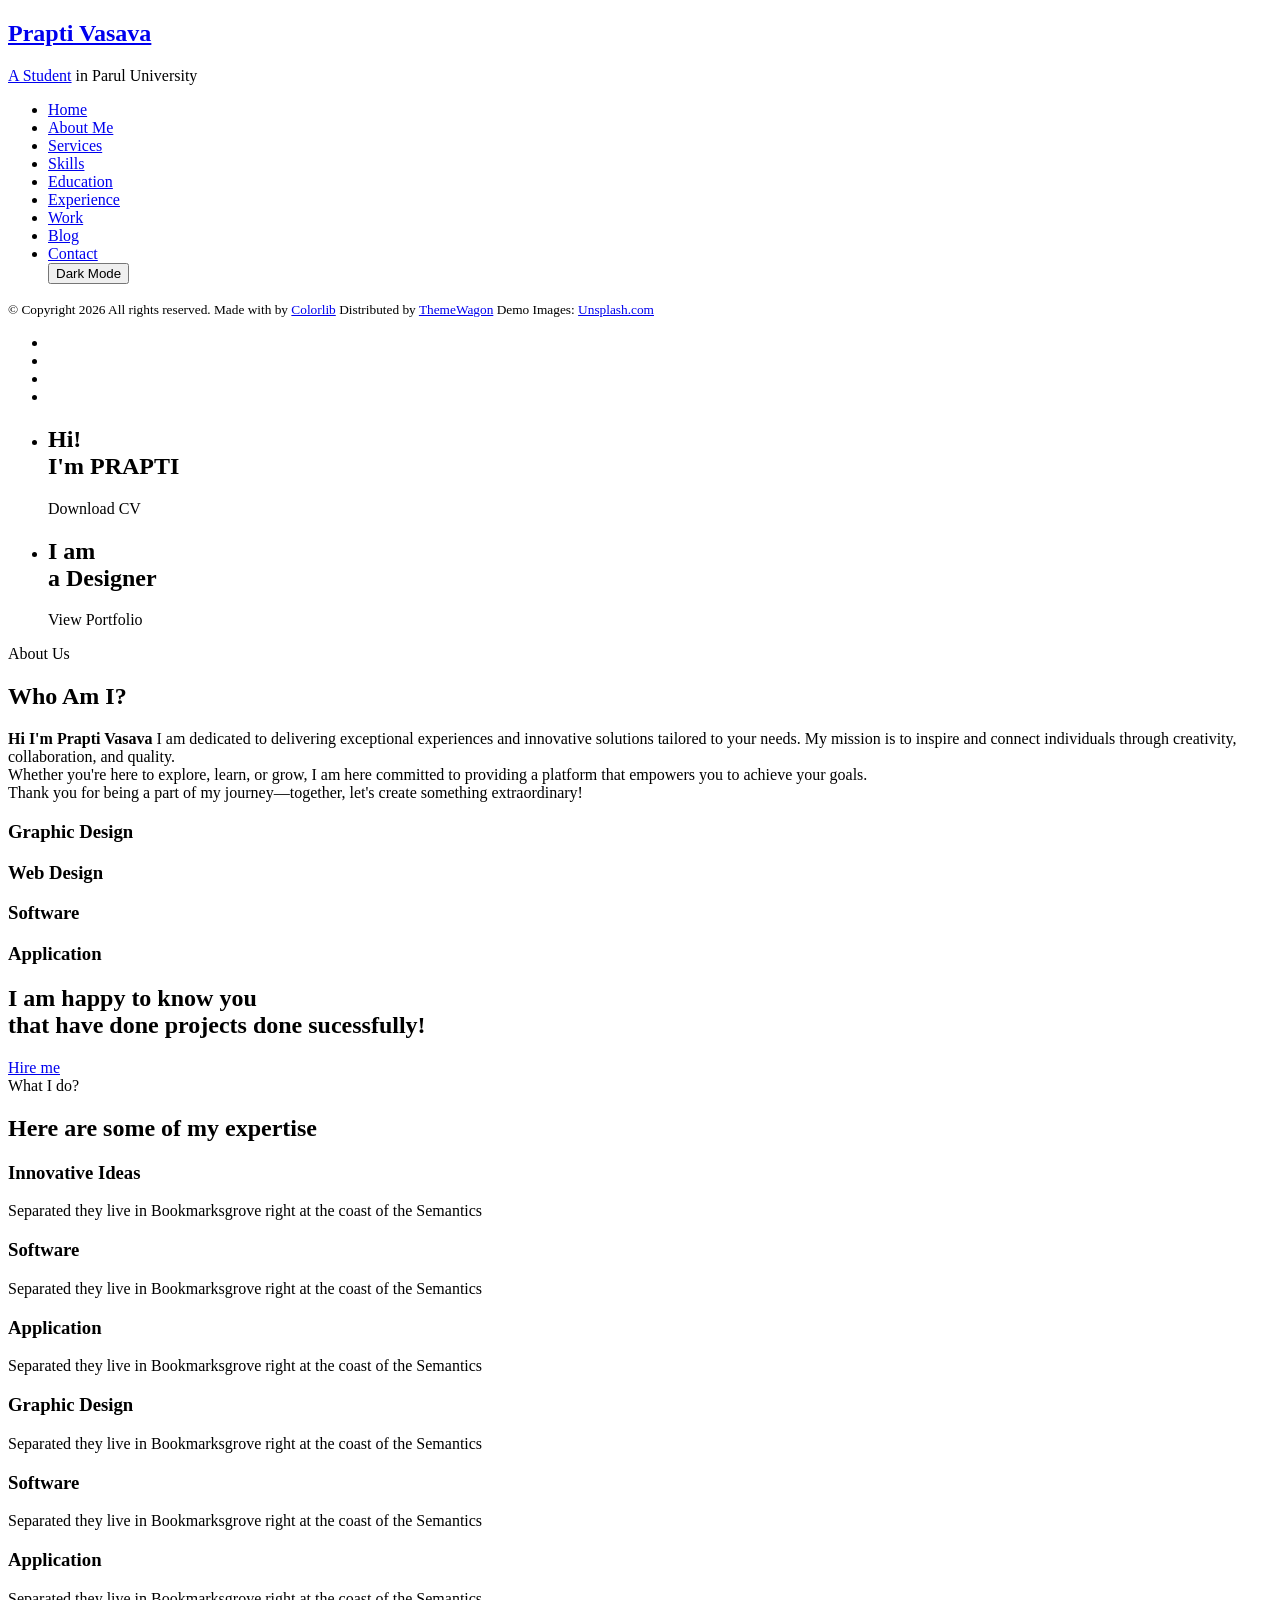
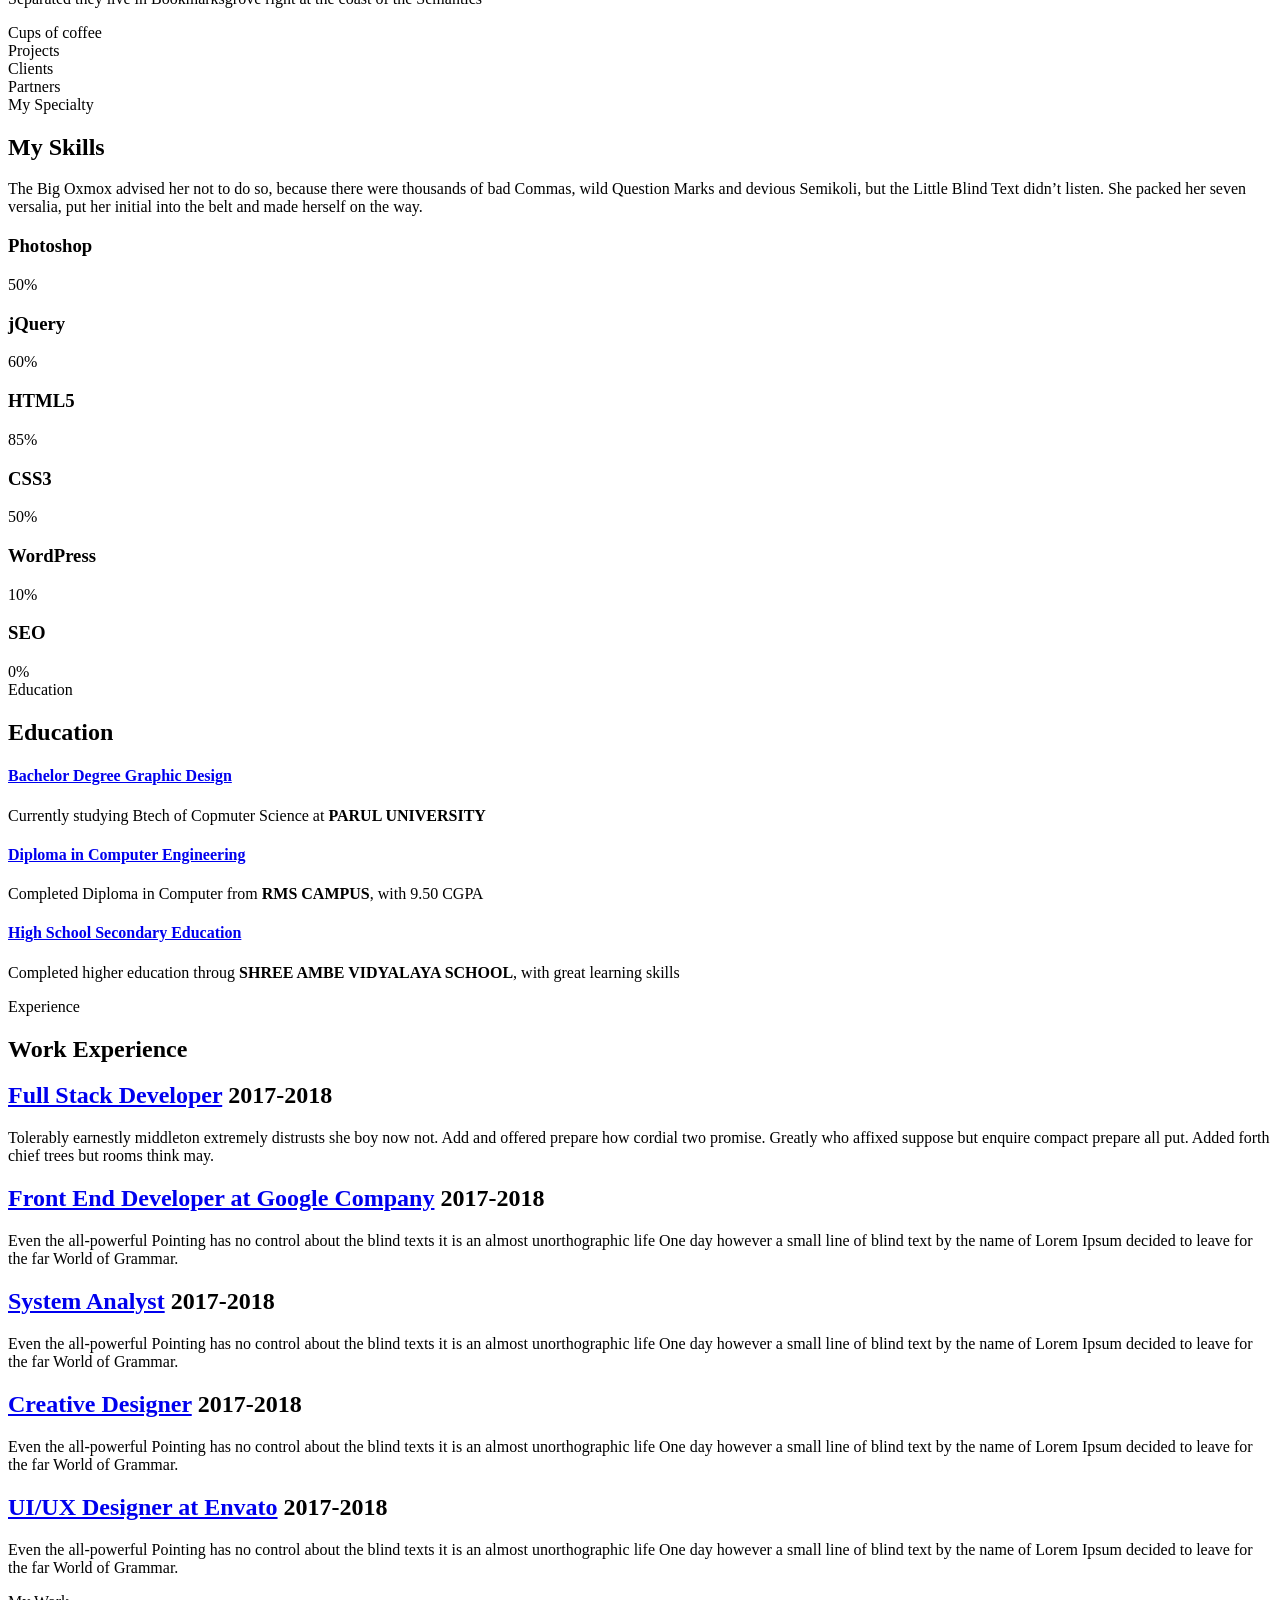
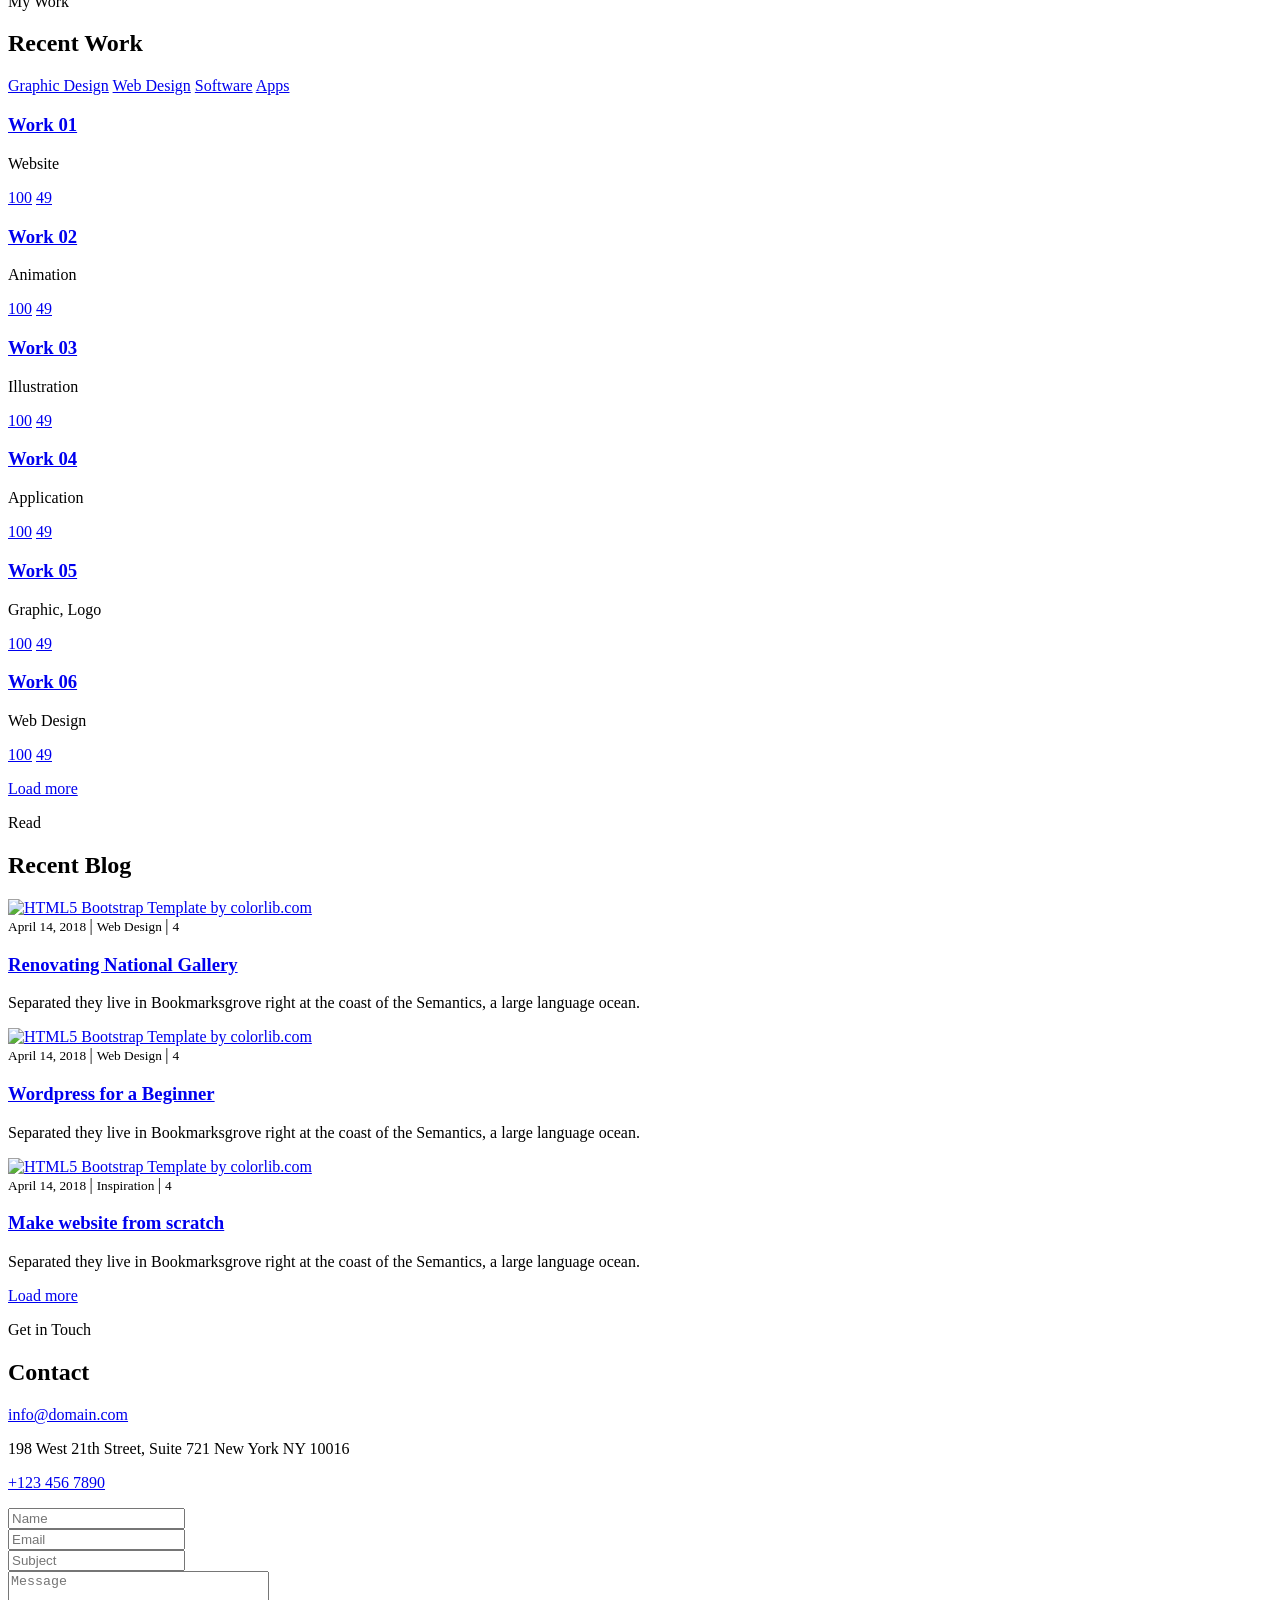
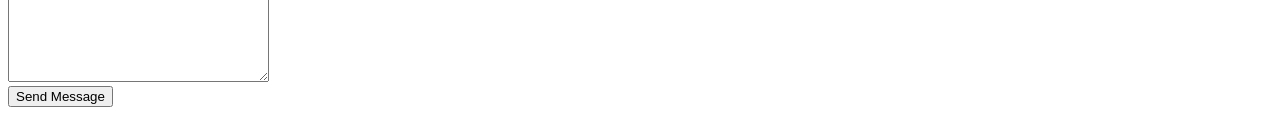
==== mainpage.html @ c3626cea "Add files via upload" ====
<!DOCTYPE HTML>
<html>
	<head>
	<meta charset="utf-8">
	<meta http-equiv="X-UA-Compatible" content="IE=edge">
	<title>Prapti's Portfolio</title>
	<meta name="viewport" content="width=device-width, initial-scale=1">
	<meta name="description" content="" />
	<meta name="keywords" content="" />
	<meta name="author" content="" />

  <!-- Facebook and Twitter integration -->
	<meta property="og:title" content=""/>
	<meta property="og:image" content=""/>
	<meta property="og:url" content=""/>
	<meta property="og:site_name" content=""/>
	<meta property="og:description" content=""/>
	<meta name="twitter:title" content="" />
	<meta name="twitter:image" content="" />
	<meta name="twitter:url" content="" />
	<meta name="twitter:card" content="" />

	<!-- Place favicon.ico and apple-touch-icon.png in the root directory -->
	<link rel="shortcut icon" href="favicon.ico">

	<link href="https://fonts.googleapis.com/css?family=Quicksand:300,400,500,700" rel="stylesheet">
	<link href="https://fonts.googleapis.com/css?family=Playfair+Display:400,400i,700" rel="stylesheet">
	
	<!-- Animate.css -->
	<link rel="stylesheet" href="css/animate.css">
	<!-- Icomoon Icon Fonts-->
	<link rel="stylesheet" href="css/icomoon.css">
	<!-- Bootstrap  -->
	<link rel="stylesheet" href="css/bootstrap.css">
	<!-- Flexslider  -->
	<link rel="stylesheet" href="css/flexslider.css">
	<!-- Flaticons  -->
	<link rel="stylesheet" href="fonts/flaticon/font/flaticon.css">
	<!-- Owl Carousel -->
	<link rel="stylesheet" href="css/owl.carousel.min.css">
	<link rel="stylesheet" href="css/owl.theme.default.min.css">
	<!-- Theme style  -->
	<link rel="stylesheet" href="css/style.css">

	<!-- Modernizr JS -->
	<script src="js/modernizr-2.6.2.min.js"></script>
	<!-- FOR IE9 below -->
	<!--[if lt IE 9]>
	<script src="js/respond.min.js"></script>
	<![endif]-->

	</head>
	<body>
		  		
	<div id="colorlib-page">
		<div class="container-wrap">
		<a href="#" class="js-colorlib-nav-toggle colorlib-nav-toggle" data-toggle="collapse" data-target="#navbar" aria-expanded="false" aria-controls="navbar"><i></i></a>
		<aside id="colorlib-aside" role="complementary" class="border js-fullheight">
			<div class="text-center">
				<div class="author-img" style="background-image: url(images/myimage.jpg);"></div>
				<h1 id="colorlib-logo"><a href="index.html">Prapti Vasava</a></h1>
				<span class="position"><a href="#">A Student</a> in Parul University</span>
			</div>
			<nav id="colorlib-main-menu" role="navigation" class="navbar">
				<div id="navbar" class="collapse">
					<ul>
						<li class="active"><a href="portfolio.html" data-nav-section="home">Home</a></li>
						<li><a href="AboutUs.html" data-nav-section="about">About Me</a></li>
						<li><a href="#" data-nav-section="services">Services</a></li>
						<li><a href="#" data-nav-section="skills">Skills</a></li>
						<li><a href="#" data-nav-section="education">Education</a></li>
						<li><a href="#" data-nav-section="experience">Experience</a></li>
						<li><a href="#" data-nav-section="work">Work</a></li>
						<li><a href="#" data-nav-section="blog">Blog</a></li>
						<li><a href="Contactus.html" data-nav-section="contact">Contact</a></li>
						<button id="darkModeToggle">Dark Mode</button>
						<!-- JavaScript for Dark Mode -->
							<script>
								// Add event listener for the toggle button
								document.getElementById('darkModeToggle').addEventListener('click', function () {
									document.body.classList.toggle('dark-mode'); // Toggle the 'dark-mode' class on the body element
								});
						</script>
											</ul>
										</div>
									</nav>
									

										<!-- JavaScript for Auto Scrolling -->
							<script>
								let scrollSpeed = 0; // Pixels per frame

								function autoScroll() {
									window.scrollBy(0, scrollSpeed); // Scroll vertically by the scrollSpeed value
									if ((window.innerHeight + window.scrollY) < document.body.offsetHeight) {
										requestAnimationFrame(autoScroll); // Continue scrolling if not at the bottom
									} else {
										window.scrollTo(0, 0); // Scroll back to the top once reaching the bottom
										requestAnimationFrame(autoScroll); // Restart scrolling
									}
								}

								// Start automatic scrolling when the page loads
								window.onload = autoScroll;
						 </script>



			<div class="colorlib-footer">
				<p><small>&copy; <!-- Link back to Colorlib can't be removed. Template is licensed under CC BY 3.0. -->
Copyright <script>document.write(new Date().getFullYear());</script> All rights reserved. Made with <i class="icon-heart" aria-hidden="true"></i> by <a href="https://colorlib.com" target="_blank">Colorlib</a>
<!-- Link back to Colorlib can't be removed. Template is licensed under CC BY 3.0. --> </span> <span>Distributed by <a href="https://themewagon.com" target="_blank">ThemeWagon</a></span> <span>Demo Images: <a href="https://unsplash.com/" target="_blank">Unsplash.com</a></span></small></p>
				<ul>
					<li><a href="#"><i class="icon-facebook2"></i></a></li>
					<li><a href="#"><i class="icon-twitter2"></i></a></li>
					<li><a href="#"><i class="icon-instagram"></i></a></li>
					<li><a href="#"><i class="icon-linkedin2"></i></a></li>
				</ul>
			</div>

		</aside>

		<div id="colorlib-main">
			<section id="colorlib-hero" class="js-fullheight" data-section="home">
				<div class="flexslider js-fullheight">
					<ul class="slides">
				   	<li style="background-image: url(images/image1.jpg);">
				   		<div class="overlay"></div>
				   		<div class="container-fluid">
				   			<div class="row">
					   			<div class="col-md-6 col-md-offset-3 col-md-pull-3 col-sm-12 col-xs-12 js-fullheight slider-text">
					   				<div class="slider-text-inner js-fullheight">
					   					<div class="desc">
						   					<h1>Hi! <br>I'm PRAPTI</h1>
			
												<p><a class="btn btn-primary btn-learn">Download CV <i class="icon-download4"></i></a></p>
											</div>
					   				</div>
					   			</div>
					   		</div>
				   		</div>
				   	</li>
				   	<li style="background-image: url(images/image2.jpg);">
				   		<div class="overlay"></div>
				   		<div class="container-fluid">
				   			<div class="row">
					   			<div class="col-md-6 col-md-offset-3 col-md-pull-3 col-sm-12 col-xs-12 js-fullheight slider-text">
					   				<div class="slider-text-inner">
					   					<div class="desc">
						   					<h1>I am <br>a Designer</h1>
												<h2><a href="https://colorlib.com/" target="_blank"></a></h2>
												<p><a class="btn btn-primary btn-learn">View Portfolio <i class="icon-briefcase3"></i></a></p>
											</div>
					   				</div>
					   			</div>
					   		</div>
				   		</div>
				   	</li>
				  	</ul>
			  	</div>
			</section>

			<section class="colorlib-about" data-section="about">
				<div class="colorlib-narrow-content">
					<div class="row">
						<div class="col-md-12">
							<div class="row row-bottom-padded-sm animate-box" data-animate-effect="fadeInLeft">
								<div class="col-md-12">
									<div class="about-desc">
										<span class="heading-meta">About Us</span>
										<h2 class="colorlib-heading">Who Am I?</h2>
										<p><strong>Hi I'm Prapti Vasava</strong> I am dedicated to delivering exceptional experiences and innovative solutions tailored to your needs. My mission is to inspire and connect individuals through creativity, collaboration, and quality. <br>
											Whether you're here to explore, learn, or grow, I am here committed to providing a platform that empowers you to achieve your goals. <br>
											Thank you for being a part of my journey—together, let's create something extraordinary! </p>
									</div>
								</div>
							</div>
							<div class="row">
								<div class="col-md-3 animate-box" data-animate-effect="fadeInLeft">
									<div class="services color-1">
										<span class="icon2"><i class="icon-bulb"></i></span>
										<h3>Graphic Design</h3>
									</div>
								</div>
								<div class="col-md-3 animate-box" data-animate-effect="fadeInRight">
									<div class="services color-2">
										<span class="icon2"><i class="icon-globe-outline"></i></span>
										<h3>Web Design</h3>
									</div>
								</div>
								<div class="col-md-3 animate-box" data-animate-effect="fadeInTop">
									<div class="services color-3">
										<span class="icon2"><i class="icon-data"></i></span>
										<h3>Software</h3>
									</div>
								</div>
								<div class="col-md-3 animate-box" data-animate-effect="fadeInBottom">
									<div class="services color-4">
										<span class="icon2"><i class="icon-phone3"></i></span>
										<h3>Application</h3>
									</div>
								</div>
							</div>
							<div class="row">
								<div class="col-md-12 animate-box" data-animate-effect="fadeInLeft">
									<div class="hire">
										<h2>I am happy to know you <br>that have done projects done sucessfully!</h2>
										<a href="#" class="btn-hire">Hire me</a>
									</div>
								</div>
							</div>
						</div>
					</div>
				</div>
			</section>


			
			<section class="colorlib-services" data-section="services">
				<div class="colorlib-narrow-content">
					<div class="row">
						<div class="col-md-6 col-md-offset-3 col-md-pull-3 animate-box" data-animate-effect="fadeInLeft">
							<span class="heading-meta">What I do?</span>
							<h2 class="colorlib-heading">Here are some of my expertise</h2>
						</div>
					</div>
					<div class="row row-pt-md">
						<div class="col-md-4 text-center animate-box">
							<div class="services color-1">
								<span class="icon">
									<i class="icon-bulb"></i>
								</span>
								<div class="desc">
									<h3>Innovative Ideas</h3>
									<p>Separated they live in Bookmarksgrove right at the coast of the Semantics</p>
								</div>
							</div>
						</div>
						<div class="col-md-4 text-center animate-box">
							<div class="services color-2">
								<span class="icon">
									<i class="icon-data"></i>
								</span>
								<div class="desc">
									<h3>Software</h3>
									<p>Separated they live in Bookmarksgrove right at the coast of the Semantics</p>
								</div>
							</div>
						</div>
						<div class="col-md-4 text-center animate-box">
							<div class="services color-3">
								<span class="icon">
									<i class="icon-phone3"></i>
								</span>
								<div class="desc">
									<h3>Application</h3>
									<p>Separated they live in Bookmarksgrove right at the coast of the Semantics</p>
								</div>
							</div>
						</div>
						<div class="col-md-4 text-center animate-box">
							<div class="services color-4">
								<span class="icon">
									<i class="icon-layers2"></i>
								</span>
								<div class="desc">
									<h3>Graphic Design</h3>
									<p>Separated they live in Bookmarksgrove right at the coast of the Semantics</p>
								</div>
							</div>
						</div>
						<div class="col-md-4 text-center animate-box">
							<div class="services color-5">
								<span class="icon">
									<i class="icon-data"></i>
								</span>
								<div class="desc">
									<h3>Software</h3>
									<p>Separated they live in Bookmarksgrove right at the coast of the Semantics</p>
								</div>
							</div>
						</div>
						<div class="col-md-4 text-center animate-box">
							<div class="services color-6">
								<span class="icon">
									<i class="icon-phone3"></i>
								</span>
								<div class="desc">
									<h3>Application</h3>
									<p>Separated they live in Bookmarksgrove right at the coast of the Semantics</p>
								</div>
							</div>
						</div>
					</div>
				</div>
			</section>
			
			<div id="colorlib-counter" class="colorlib-counters" style="background-image: url(images/nature.jpg);" data-stellar-background-ratio="0.5">
				<div class="overlay"></div>
				<div class="colorlib-narrow-content">
					<div class="row">
					</div>
					<div class="row">
						<div class="col-md-3 text-center animate-box">
							<span class="colorlib-counter js-counter" data-from="0" data-to="309" data-speed="5000" data-refresh-interval="50"></span>
							<span class="colorlib-counter-label">Cups of coffee</span>
						</div>
						<div class="col-md-3 text-center animate-box">
							<span class="colorlib-counter js-counter" data-from="0" data-to="356" data-speed="5000" data-refresh-interval="50"></span>
							<span class="colorlib-counter-label">Projects</span>
						</div>
						<div class="col-md-3 text-center animate-box">
							<span class="colorlib-counter js-counter" data-from="0" data-to="30" data-speed="5000" data-refresh-interval="50"></span>
							<span class="colorlib-counter-label">Clients</span>
						</div>
						<div class="col-md-3 text-center animate-box">
							<span class="colorlib-counter js-counter" data-from="0" data-to="10" data-speed="5000" data-refresh-interval="50"></span>
							<span class="colorlib-counter-label">Partners</span>
						</div>
					</div>
				</div>
			</div>

			<section class="colorlib-skills" data-section="skills">
				<div class="colorlib-narrow-content">
					<div class="row">
						<div class="col-md-6 col-md-offset-3 col-md-pull-3 animate-box" data-animate-effect="fadeInLeft">
							<span class="heading-meta">My Specialty</span>
							<h2 class="colorlib-heading animate-box">My Skills</h2>
						</div>
					</div>
					<div class="row">
						<div class="col-md-12 animate-box" data-animate-effect="fadeInLeft">
							<p>The Big Oxmox advised her not to do so, because there were thousands of bad Commas, wild Question Marks and devious Semikoli, but the Little Blind Text didn’t listen. She packed her seven versalia, put her initial into the belt and made herself on the way.</p>
						</div>
						<div class="col-md-6 animate-box" data-animate-effect="fadeInLeft">
							<div class="progress-wrap">
								<h3>Photoshop</h3>
								<div class="progress">
								 	<div class="progress-bar color-1" role="progressbar" aria-valuenow="50"
								  	aria-valuemin="0" aria-valuemax="100" style="width:50%">
								    <span>50%</span>
								  	</div>
								</div>
							</div>
						</div>
						<div class="col-md-6 animate-box" data-animate-effect="fadeInRight">
							<div class="progress-wrap">
								<h3>jQuery</h3>
								<div class="progress">
								 	<div class="progress-bar color-2" role="progressbar" aria-valuenow="60"
								  	aria-valuemin="0" aria-valuemax="100" style="width:60%">
								    <span>60%</span>
								  	</div>
								</div>
							</div>
						</div>
						<div class="col-md-6 animate-box" data-animate-effect="fadeInLeft">
							<div class="progress-wrap">
								<h3>HTML5</h3>
								<div class="progress">
								 	<div class="progress-bar color-3" role="progressbar" aria-valuenow="85"
								  	aria-valuemin="0" aria-valuemax="100" style="width:85%">
								    <span>85%</span>
								  	</div>
								</div>
							</div>
						</div>
						<div class="col-md-6 animate-box" data-animate-effect="fadeInRight">
							<div class="progress-wrap">
								<h3>CSS3</h3>
								<div class="progress">
								 	<div class="progress-bar color-4" role="progressbar" aria-valuenow="50"
								  	aria-valuemin="0" aria-valuemax="100" style="width:50%">
								    <span>50%</span>
								  	</div>
								</div>
							</div>
						</div>
						<div class="col-md-6 animate-box" data-animate-effect="fadeInLeft">
							<div class="progress-wrap">
								<h3>WordPress</h3>
								<div class="progress">
								 	<div class="progress-bar color-5" role="progressbar" aria-valuenow="10"
								  	aria-valuemin="0" aria-valuemax="100" style="width:10%">
								    <span>10%</span>
								  	</div>
								</div>
							</div>
						</div>
						<div class="col-md-6 animate-box" data-animate-effect="fadeInRight">
							<div class="progress-wrap">
								<h3>SEO</h3>
								<div class="progress">
								 	<div class="progress-bar color-6" role="progressbar" aria-valuenow="0"
								  	aria-valuemin="0" aria-valuemax="100" style="width:0%">
								    <span>0%</span>
								  	</div>
								</div>
							</div>
						</div>
					</div>
				</div>
			</section>

			<section class="colorlib-education" data-section="education">
				<div class="colorlib-narrow-content">
					<div class="row">
						<div class="col-md-6 col-md-offset-3 col-md-pull-3 animate-box" data-animate-effect="fadeInLeft">
							<span class="heading-meta">Education</span>
							<h2 class="colorlib-heading animate-box">Education</h2>
						</div>
					</div>
					<div class="row">
						<div class="col-md-12 animate-box" data-animate-effect="fadeInLeft">
							<div class="fancy-collapse-panel">
								<div class="panel-group" id="accordion" role="tablist" aria-multiselectable="true">
									<div class="panel panel-default">
									    <div class="panel-heading" role="tab" id="headingOne">
									        <h4 class="panel-title">
									            <a data-toggle="collapse" data-parent="#accordion" href="#collapseOne" aria-expanded="true" aria-controls="collapseOne">Bachelor Degree Graphic Design
									            </a>
									        </h4>
									    </div>
									    <div id="collapseOne" class="panel-collapse collapse in" role="tabpanel" aria-labelledby="headingOne">
									         <div class="panel-body">
									            <div class="row">
										      		<div class="col-md-6">
										      			<p>Currently studying Btech of Copmuter Science at <strong>PARUL UNIVERSITY</strong> </p>
										      		</div>
										      		<div class="col-md-6">
										      			
										      		</div>
										      	</div>
									         </div>
									    </div>
									</div>
									
									<div class="panel panel-default">
									    <div class="panel-heading" role="tab" id="headingThree">
									        <h4 class="panel-title">
									            <a class="collapsed" data-toggle="collapse" data-parent="#accordion" href="#collapseThree" aria-expanded="false" aria-controls="collapseThree">Diploma in Computer Engineering
									            </a>
									        </h4>
									    </div>
									    <div id="collapseThree" class="panel-collapse collapse" role="tabpanel" aria-labelledby="headingThree">
									        <div class="panel-body">
									            <p>Completed Diploma in Computer from <strong>RMS CAMPUS</strong>, with 9.50 CGPA</p>	
									        </div>
									    </div>
									</div>


									<div class="panel panel-default">
									    <div class="panel-heading" role="tab" id="headingFive">
									        <h4 class="panel-title">
									            <a class="collapsed" data-toggle="collapse" data-parent="#accordion" href="#collapseFive" aria-expanded="false" aria-controls="collapseFive">High School Secondary Education
									            </a>
									        </h4>
									    </div>
									    <div id="collapseFive" class="panel-collapse collapse" role="tabpanel" aria-labelledby="headingFive">
									        <div class="panel-body">
									            <p>Completed higher education throug <strong>SHREE AMBE VIDYALAYA SCHOOL</strong>, with great learning skills</p>	
									        </div>
									    </div>
									</div>
								</div>
							</div>
						</div>
					</div>
				</div>
			</section>

			<section class="colorlib-experience" data-section="experience">
				<div class="colorlib-narrow-content">
					<div class="row">
						<div class="col-md-6 col-md-offset-3 col-md-pull-3 animate-box" data-animate-effect="fadeInLeft">
							<span class="heading-meta">Experience</span>
							<h2 class="colorlib-heading animate-box">Work Experience</h2>
						</div>
					</div>
					<div class="row">
						<div class="col-md-12">
				         <div class="timeline-centered">
					         <article class="timeline-entry animate-box" data-animate-effect="fadeInLeft">
					            <div class="timeline-entry-inner">

					               <div class="timeline-icon color-1">
					                  <i class="icon-pen2"></i>
					               </div>

					               <div class="timeline-label">
					                  <h2><a href="#">Full Stack Developer</a> <span>2017-2018</span></h2>
					                  <p>Tolerably earnestly middleton extremely distrusts she boy now not. Add and offered prepare how cordial two promise. Greatly who affixed suppose but enquire compact prepare all put. Added forth chief trees but rooms think may.</p>
					               </div>
					            </div>
					         </article>


					         <article class="timeline-entry animate-box" data-animate-effect="fadeInRight">
					            <div class="timeline-entry-inner">
					               <div class="timeline-icon color-2">
					                  <i class="icon-pen2"></i>
					               </div>
					               <div class="timeline-label">
					               	<h2><a href="#">Front End Developer at Google Company</a> <span>2017-2018</span></h2>
					                  <p>Even the all-powerful Pointing has no control about the blind texts it is an almost unorthographic life One day however a small line of blind text by the name of Lorem Ipsum decided to leave for the far World of Grammar.</p>
					               </div>
					            </div>
					         </article>

					         <article class="timeline-entry animate-box" data-animate-effect="fadeInLeft">
					            <div class="timeline-entry-inner">
					               <div class="timeline-icon color-3">
					                  <i class="icon-pen2"></i>
					               </div>
					               <div class="timeline-label">
					               	<h2><a href="#">System Analyst</a> <span>2017-2018</span></h2>
					                  <p>Even the all-powerful Pointing has no control about the blind texts it is an almost unorthographic life One day however a small line of blind text by the name of Lorem Ipsum decided to leave for the far World of Grammar.</p>
					               </div>
					            </div>
					         </article>

					         <article class="timeline-entry animate-box" data-animate-effect="fadeInTop">
					            <div class="timeline-entry-inner">
					               <div class="timeline-icon color-4">
					                  <i class="icon-pen2"></i>
					               </div>
					               <div class="timeline-label">
					               	<h2><a href="#">Creative Designer</a> <span>2017-2018</span></h2>
					                  <p>Even the all-powerful Pointing has no control about the blind texts it is an almost unorthographic life One day however a small line of blind text by the name of Lorem Ipsum decided to leave for the far World of Grammar.</p>
					               </div>
					            </div>
					         </article>

					         <article class="timeline-entry animate-box" data-animate-effect="fadeInLeft">
					            <div class="timeline-entry-inner">
					               <div class="timeline-icon color-5">
					                  <i class="icon-pen2"></i>
					               </div>
					               <div class="timeline-label">
					               	<h2><a href="#">UI/UX Designer at Envato</a> <span>2017-2018</span></h2>
					                  <p>Even the all-powerful Pointing has no control about the blind texts it is an almost unorthographic life One day however a small line of blind text by the name of Lorem Ipsum decided to leave for the far World of Grammar.</p>
					               </div>
					            </div>
					         </article>

					         <article class="timeline-entry begin animate-box" data-animate-effect="fadeInBottom">
					            <div class="timeline-entry-inner">
					               <div class="timeline-icon color-none">
					               </div>
					            </div>
					         </article>
					      </div>
					   </div>
				   </div>
				</div>
			</section>

			<section class="colorlib-work" data-section="work">
				<div class="colorlib-narrow-content">
					<div class="row">
						<div class="col-md-6 col-md-offset-3 col-md-pull-3 animate-box" data-animate-effect="fadeInLeft">
							<span class="heading-meta">My Work</span>
							<h2 class="colorlib-heading animate-box">Recent Work</h2>
						</div>
					</div>
					<div class="row row-bottom-padded-sm animate-box" data-animate-effect="fadeInLeft">
						<div class="col-md-12">
							<p class="work-menu"><span><a href="#" class="active">Graphic Design</a></span> <span><a href="#">Web Design</a></span> <span><a href="#">Software</a></span> <span><a href="#">Apps</a></span></p>
						</div>
					</div>
					<div class="row">
						<div class="col-md-6 animate-box" data-animate-effect="fadeInLeft">
							<div class="project" style="background-image: url(images/nature.jpg);">
								<div class="desc">
									<div class="con">
										<h3><a href="portfolio.html">Work 01</a></h3>
										<span>Website</span>
										<p class="icon">
											<span><a href="#"><i class="icon-share3"></i></a></span>
											<span><a href="#"><i class="icon-eye"></i> 100</a></span>
											<span><a href="#"><i class="icon-heart"></i> 49</a></span>
										</p>
									</div>
								</div>
							</div>
						</div>
						<div class="col-md-6 animate-box" data-animate-effect="fadeInRight">
							<div class="project" style="background-image: url(images/img-2.jpg);">
								<div class="desc">
									<div class="con">
										<h3><a href="work.html">Work 02</a></h3>
										<span>Animation</span>
										<p class="icon">
											<span><a href="#"><i class="icon-share3"></i></a></span>
											<span><a href="#"><i class="icon-eye"></i> 100</a></span>
											<span><a href="#"><i class="icon-heart"></i> 49</a></span>
										</p>
									</div>
								</div>
							</div>
						</div>
						<div class="col-md-6 animate-box" data-animate-effect="fadeInTop">
							<div class="project" style="background-image: url(images/img-3.jpg);">
								<div class="desc">
									<div class="con">
										<h3><a href="work.html">Work 03</a></h3>
										<span>Illustration</span>
										<p class="icon">
											<span><a href="#"><i class="icon-share3"></i></a></span>
											<span><a href="#"><i class="icon-eye"></i> 100</a></span>
											<span><a href="#"><i class="icon-heart"></i> 49</a></span>
										</p>
									</div>
								</div>
							</div>
						</div>
						<div class="col-md-6 animate-box" data-animate-effect="fadeInBottom">
							<div class="project" style="background-image: url(images/img-4.jpg);">
								<div class="desc">
									<div class="con">
										<h3><a href="work.html">Work 04</a></h3>
										<span>Application</span>
										<p class="icon">
											<span><a href="#"><i class="icon-share3"></i></a></span>
											<span><a href="#"><i class="icon-eye"></i> 100</a></span>
											<span><a href="#"><i class="icon-heart"></i> 49</a></span>
										</p>
									</div>
								</div>
							</div>
						</div>
						<div class="col-md-6 animate-box" data-animate-effect="fadeInLeft">
							<div class="project" style="background-image: url(images/img-5.jpg);">
								<div class="desc">
									<div class="con">
										<h3><a href="work.html">Work 05</a></h3>
										<span>Graphic, Logo</span>
										<p class="icon">
											<span><a href="#"><i class="icon-share3"></i></a></span>
											<span><a href="#"><i class="icon-eye"></i> 100</a></span>
											<span><a href="#"><i class="icon-heart"></i> 49</a></span>
										</p>
									</div>
								</div>
							</div>
						</div>
						<div class="col-md-6 animate-box" data-animate-effect="fadeInRight">
							<div class="project" style="background-image: url(images/img-6.jpg);">
								<div class="desc">
									<div class="con">
										<h3><a href="work.html">Work 06</a></h3>
										<span>Web Design</span>
										<p class="icon">
											<span><a href="#"><i class="icon-share3"></i></a></span>
											<span><a href="#"><i class="icon-eye"></i> 100</a></span>
											<span><a href="#"><i class="icon-heart"></i> 49</a></span>
										</p>
									</div>
								</div>
							</div>
						</div>
					</div>
					<div class="row">
						<div class="col-md-12 animate-box">
							<p><a href="#" class="btn btn-primary btn-lg btn-load-more">Load more <i class="icon-reload"></i></a></p>
						</div>
					</div>
				</div>
			</section>

			<section class="colorlib-blog" data-section="blog">
				<div class="colorlib-narrow-content">
					<div class="row">
						<div class="col-md-6 col-md-offset-3 col-md-pull-3 animate-box" data-animate-effect="fadeInLeft">
							<span class="heading-meta">Read</span>
							<h2 class="colorlib-heading">Recent Blog</h2>
						</div>
					</div>
					<div class="row">
						<div class="col-md-4 col-sm-6 animate-box" data-animate-effect="fadeInLeft">
							<div class="blog-entry">
								<a href="blog.html" class="blog-img"><img src="images/IMG_20231116_215200.jpg" class="img-responsive" alt="HTML5 Bootstrap Template by colorlib.com"></a>
								<div class="desc">
									<span><small>April 14, 2018 </small> | <small> Web Design </small> | <small> <i class="icon-bubble3"></i> 4</small></span>
									<h3><a href="blog.html">Renovating National Gallery</a></h3>
									<p>Separated they live in Bookmarksgrove right at the coast of the Semantics, a large language ocean.</p>
								</div>
							</div>
						</div>
						<div class="col-md-4 col-sm-6 animate-box" data-animate-effect="fadeInRight">
							<div class="blog-entry">
								<a href="blog.html" class="blog-img"><img src="images/blog-2.jpg" class="img-responsive" alt="HTML5 Bootstrap Template by colorlib.com"></a>
								<div class="desc">
									<span><small>April 14, 2018 </small> | <small> Web Design </small> | <small> <i class="icon-bubble3"></i> 4</small></span>
									<h3><a href="blog.html">Wordpress for a Beginner</a></h3>
									<p>Separated they live in Bookmarksgrove right at the coast of the Semantics, a large language ocean.</p>
								</div>
							</div>
						</div>
						<div class="col-md-4 col-sm-6 animate-box" data-animate-effect="fadeInLeft">
							<div class="blog-entry">
								<a href="blog.html" class="blog-img"><img src="images/blog-3.jpg" class="img-responsive" alt="HTML5 Bootstrap Template by colorlib.com"></a>
								<div class="desc">
									<span><small>April 14, 2018 </small> | <small> Inspiration </small> | <small> <i class="icon-bubble3"></i> 4</small></span>
									<h3><a href="blog.html">Make website from scratch</a></h3>
									<p>Separated they live in Bookmarksgrove right at the coast of the Semantics, a large language ocean.</p>
								</div>
							</div>
						</div>
					</div>
					<div class="row">
						<div class="col-md-12 animate-box">
							<p><a href="#" class="btn btn-primary btn-lg btn-load-more">Load more <i class="icon-reload"></i></a></p>
						</div>
					</div>
				</div>
			</section>

			<section class="colorlib-contact" data-section="contact">
				<div class="colorlib-narrow-content">
					<div class="row">
						<div class="col-md-6 col-md-offset-3 col-md-pull-3 animate-box" data-animate-effect="fadeInLeft">
							<span class="heading-meta">Get in Touch</span>
							<h2 class="colorlib-heading">Contact</h2>
						</div>
					</div>
					<div class="row">
						<div class="col-md-5">
							<div class="colorlib-feature colorlib-feature-sm animate-box" data-animate-effect="fadeInLeft">
								<div class="colorlib-icon">
									<i class="icon-globe-outline"></i>
								</div>
								<div class="colorlib-text">
									<p><a href="#">info@domain.com</a></p>
								</div>
							</div>

							<div class="colorlib-feature colorlib-feature-sm animate-box" data-animate-effect="fadeInLeft">
								<div class="colorlib-icon">
									<i class="icon-map"></i>
								</div>
								<div class="colorlib-text">
									<p>198 West 21th Street, Suite 721 New York NY 10016</p>
								</div>
							</div>

							<div class="colorlib-feature colorlib-feature-sm animate-box" data-animate-effect="fadeInLeft">
								<div class="colorlib-icon">
									<i class="icon-phone"></i>
								</div>
								<div class="colorlib-text">
									<p><a href="tel://">+123 456 7890</a></p>
								</div>
							</div>
						</div>
						<div class="col-md-7 col-md-push-1">
							<div class="row">
								<div class="col-md-10 col-md-offset-1 col-md-pull-1 animate-box" data-animate-effect="fadeInRight">
									<form action="">
										<div class="form-group">
											<input type="text" class="form-control" placeholder="Name">
										</div>
										<div class="form-group">
											<input type="text" class="form-control" placeholder="Email">
										</div>
										<div class="form-group">
											<input type="text" class="form-control" placeholder="Subject">
										</div>
										<div class="form-group">
											<textarea name="" id="message" cols="30" rows="7" class="form-control" placeholder="Message"></textarea>
										</div>
										<div class="form-group">
											<input type="submit" class="btn btn-primary btn-send-message" value="Send Message">
										</div>
									</form>
								</div>
								
							</div>
						</div>
					</div>
				</div>
			</section>

		</div><!-- end:colorlib-main -->
	</div><!-- end:container-wrap -->
	</div><!-- end:colorlib-page -->

	<!-- jQuery -->
	<script src="js/jquery.min.js"></script>
	<!-- jQuery Easing -->
	<script src="js/jquery.easing.1.3.js"></script>
	<!-- Bootstrap -->
	<script src="js/bootstrap.min.js"></script>
	<!-- Waypoints -->
	<script src="js/jquery.waypoints.min.js"></script>
	<!-- Flexslider -->
	<script src="js/jquery.flexslider-min.js"></script>
	<!-- Owl carousel -->
	<script src="js/owl.carousel.min.js"></script>
	<!-- Counters -->
	<script src="js/jquery.countTo.js"></script>
	
	
	<!-- MAIN JS -->
	<script src="js/main.js"></script>

	</body>
</html>
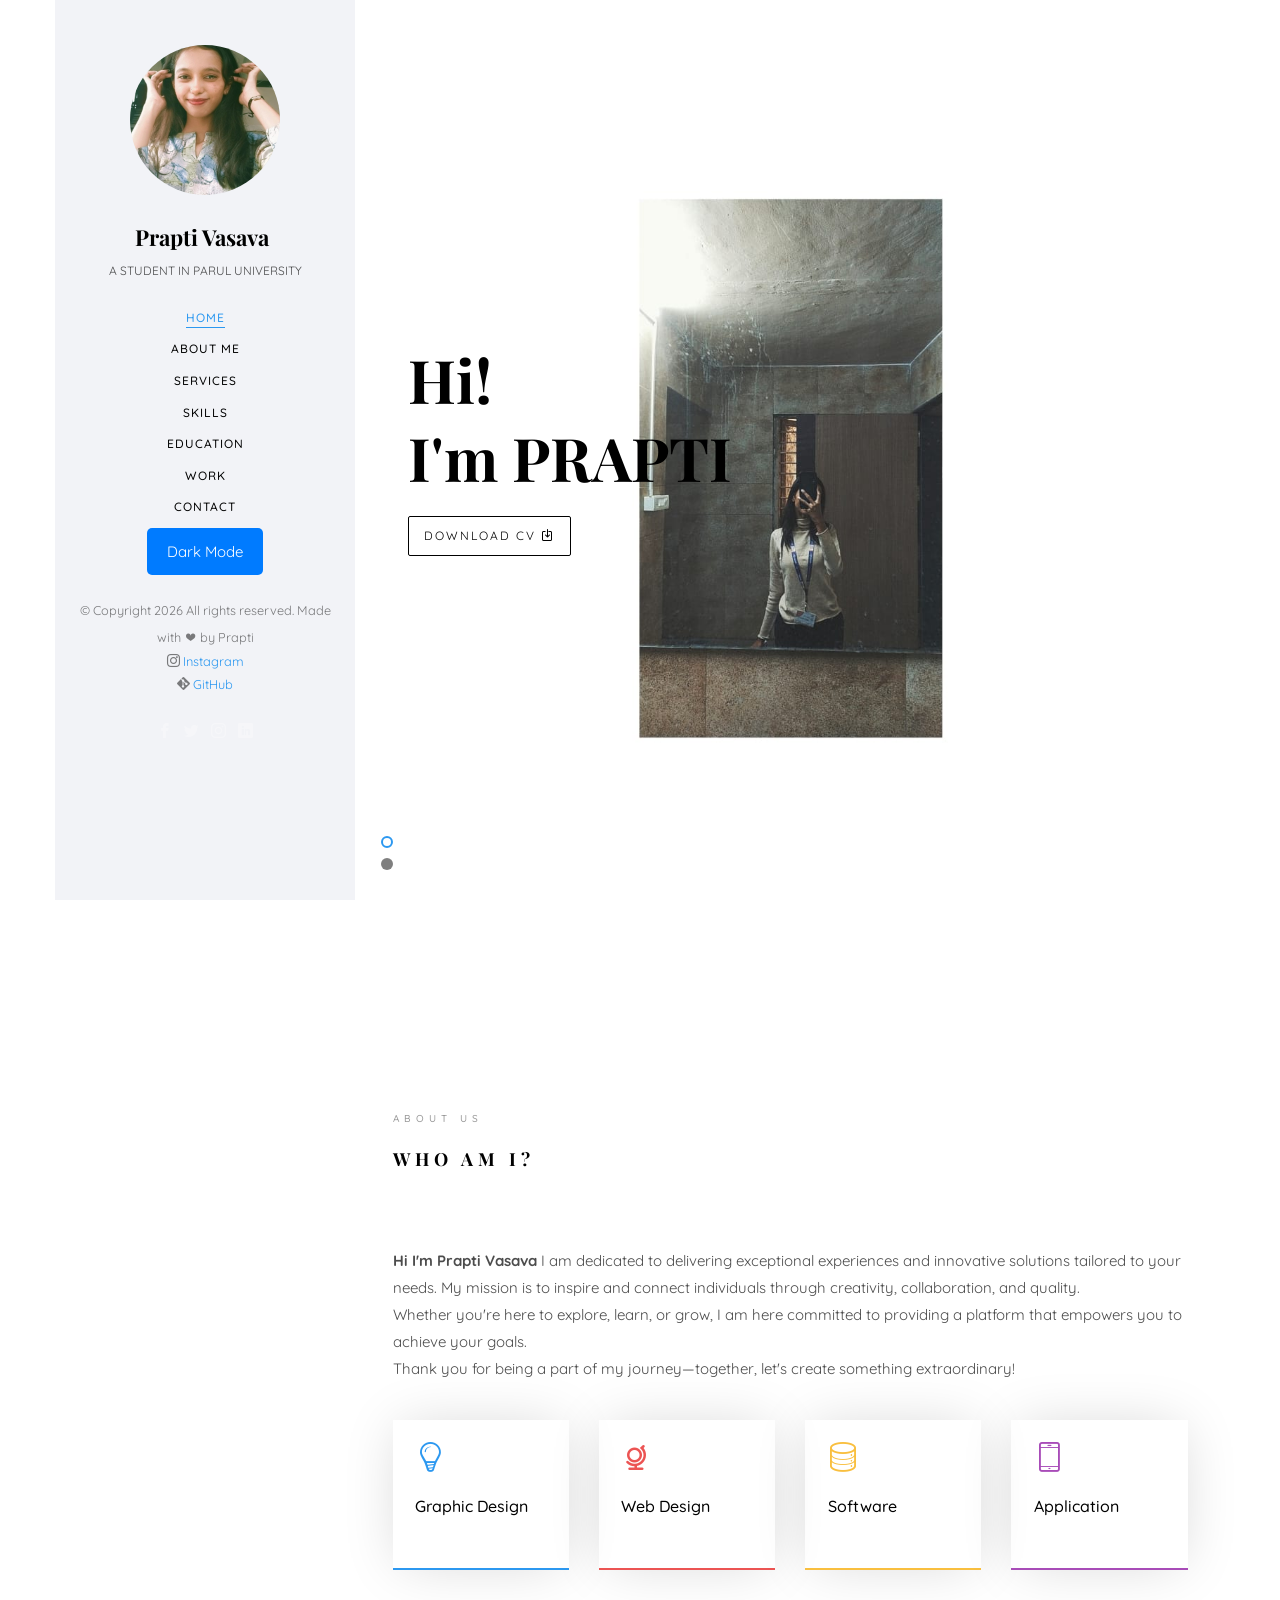
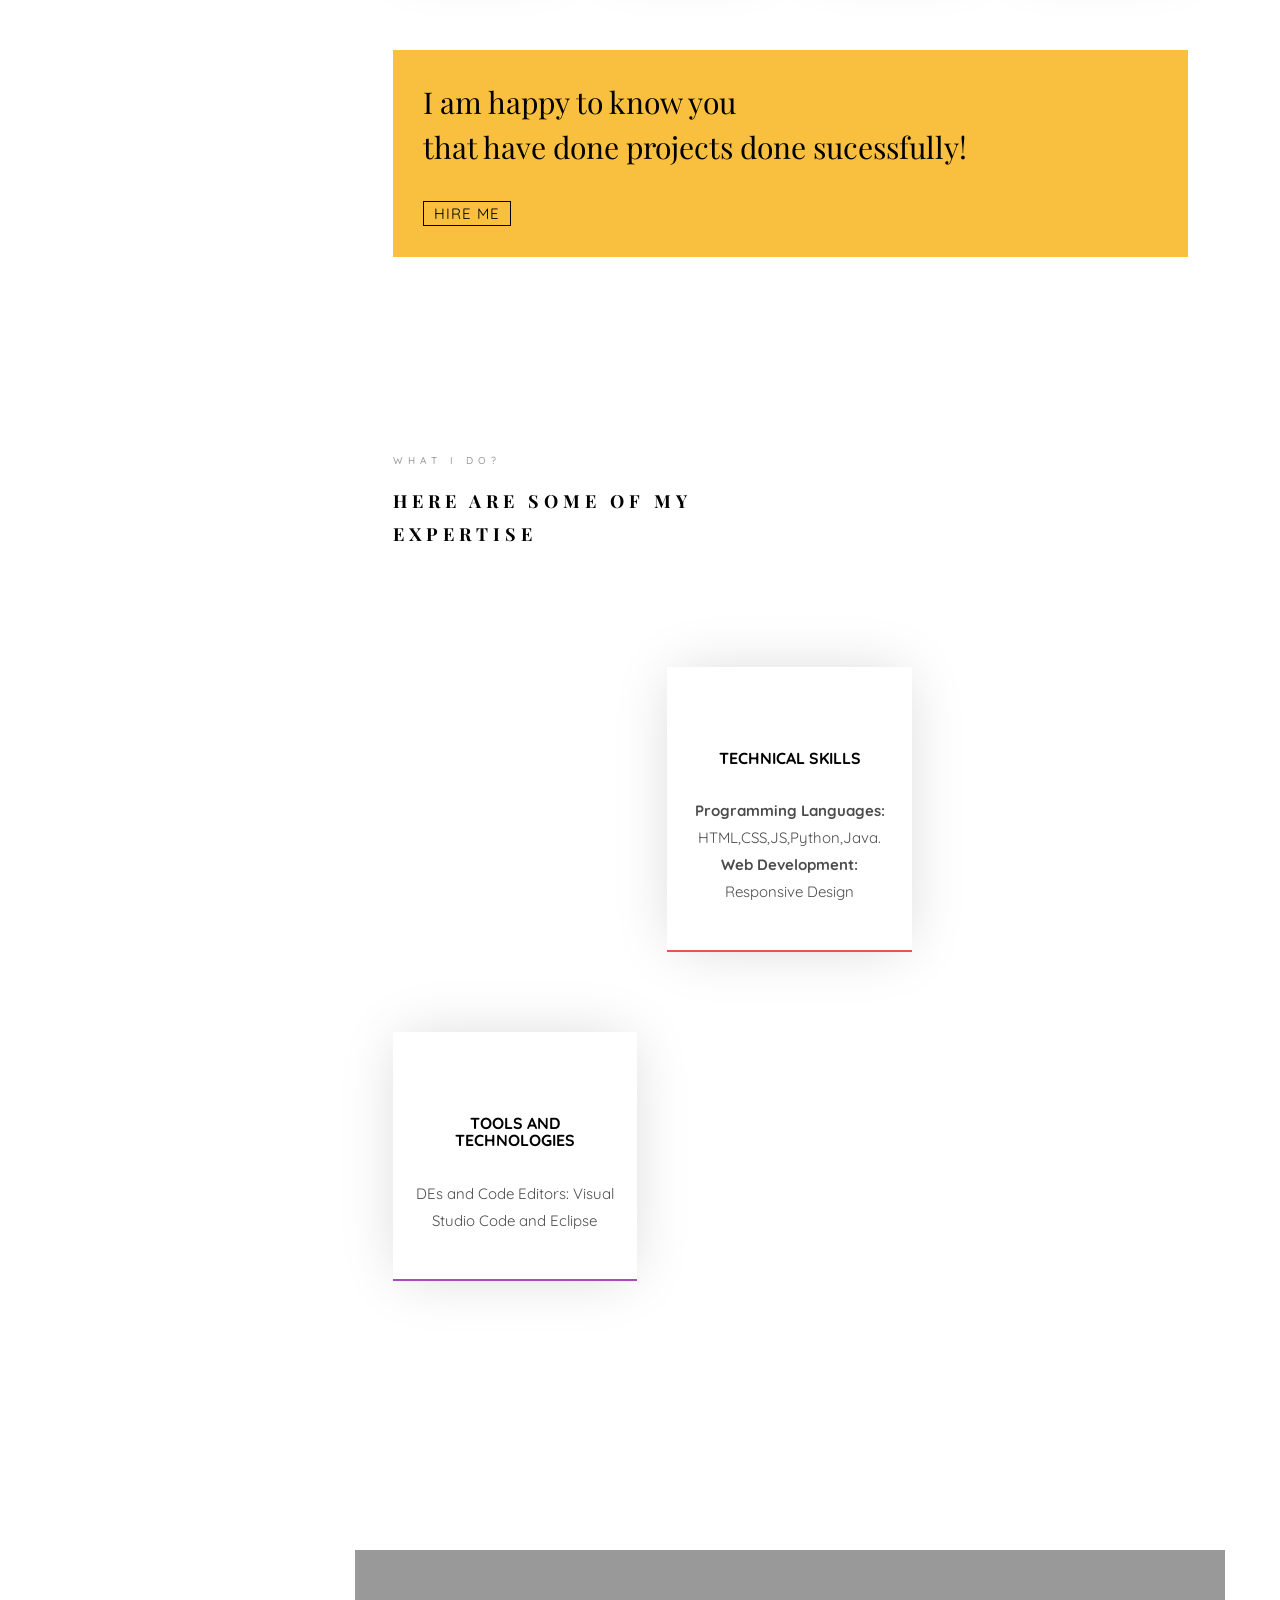
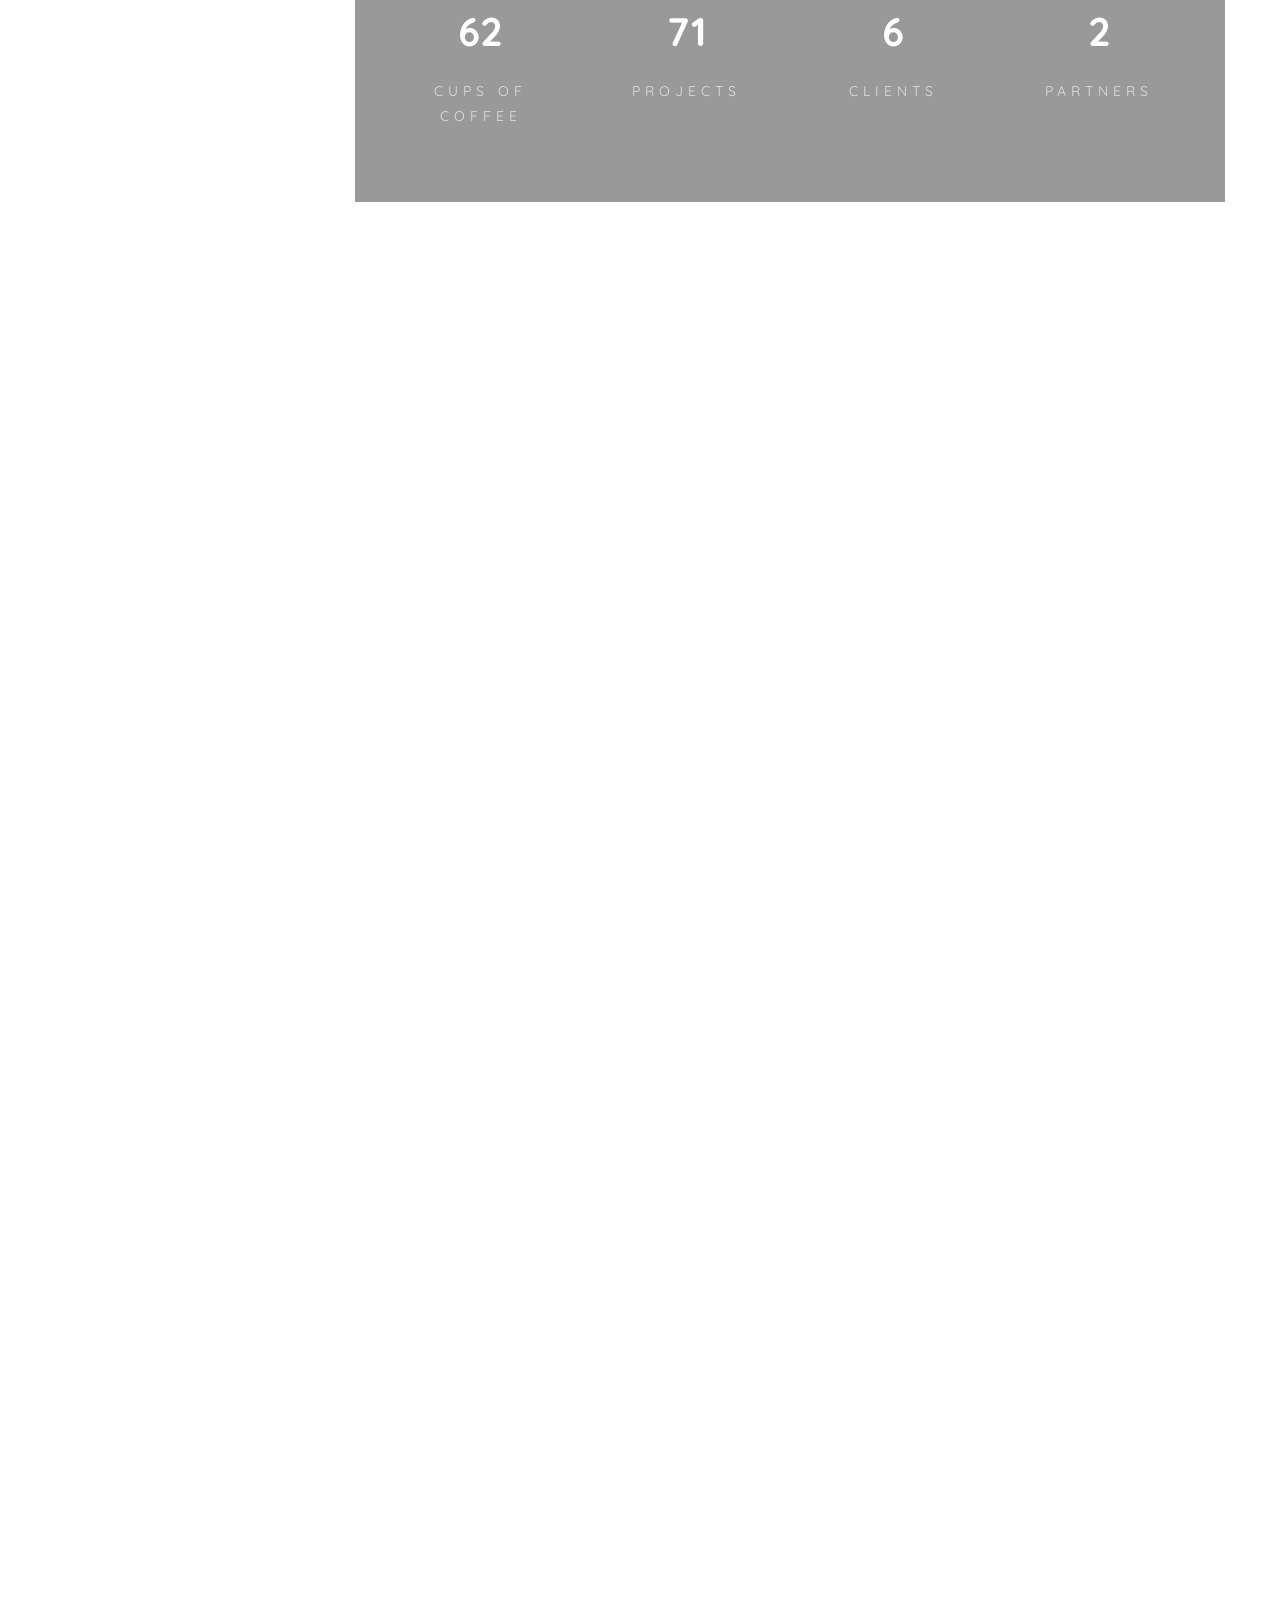
==== commit f323ba4a: "first commit" ====
--- a/mainpage.html
+++ b/mainpage.html
@@ -1,811 +1,677 @@
-<!DOCTYPE HTML>
-<html>
-	<head>
-	<meta charset="utf-8">
-	<meta http-equiv="X-UA-Compatible" content="IE=edge">
-	<title>Prapti's Portfolio</title>
-	<meta name="viewport" content="width=device-width, initial-scale=1">
-	<meta name="description" content="" />
-	<meta name="keywords" content="" />
-	<meta name="author" content="" />
-
-  <!-- Facebook and Twitter integration -->
-	<meta property="og:title" content=""/>
-	<meta property="og:image" content=""/>
-	<meta property="og:url" content=""/>
-	<meta property="og:site_name" content=""/>
-	<meta property="og:description" content=""/>
-	<meta name="twitter:title" content="" />
-	<meta name="twitter:image" content="" />
-	<meta name="twitter:url" content="" />
-	<meta name="twitter:card" content="" />
-
-	<!-- Place favicon.ico and apple-touch-icon.png in the root directory -->
-	<link rel="shortcut icon" href="favicon.ico">
-
-	<link href="https://fonts.googleapis.com/css?family=Quicksand:300,400,500,700" rel="stylesheet">
-	<link href="https://fonts.googleapis.com/css?family=Playfair+Display:400,400i,700" rel="stylesheet">
-	
-	<!-- Animate.css -->
-	<link rel="stylesheet" href="css/animate.css">
-	<!-- Icomoon Icon Fonts-->
-	<link rel="stylesheet" href="css/icomoon.css">
-	<!-- Bootstrap  -->
-	<link rel="stylesheet" href="css/bootstrap.css">
-	<!-- Flexslider  -->
-	<link rel="stylesheet" href="css/flexslider.css">
-	<!-- Flaticons  -->
-	<link rel="stylesheet" href="fonts/flaticon/font/flaticon.css">
-	<!-- Owl Carousel -->
-	<link rel="stylesheet" href="css/owl.carousel.min.css">
-	<link rel="stylesheet" href="css/owl.theme.default.min.css">
-	<!-- Theme style  -->
-	<link rel="stylesheet" href="css/style.css">
-
-	<!-- Modernizr JS -->
-	<script src="js/modernizr-2.6.2.min.js"></script>
-	<!-- FOR IE9 below -->
-	<!--[if lt IE 9]>
-	<script src="js/respond.min.js"></script>
-	<![endif]-->
-
-	</head>
-	<body>
-		  		
-	<div id="colorlib-page">
-		<div class="container-wrap">
-		<a href="#" class="js-colorlib-nav-toggle colorlib-nav-toggle" data-toggle="collapse" data-target="#navbar" aria-expanded="false" aria-controls="navbar"><i></i></a>
-		<aside id="colorlib-aside" role="complementary" class="border js-fullheight">
-			<div class="text-center">
-				<div class="author-img" style="background-image: url(images/myimage.jpg);"></div>
-				<h1 id="colorlib-logo"><a href="index.html">Prapti Vasava</a></h1>
-				<span class="position"><a href="#">A Student</a> in Parul University</span>
-			</div>
-			<nav id="colorlib-main-menu" role="navigation" class="navbar">
-				<div id="navbar" class="collapse">
-					<ul>
-						<li class="active"><a href="portfolio.html" data-nav-section="home">Home</a></li>
-						<li><a href="AboutUs.html" data-nav-section="about">About Me</a></li>
-						<li><a href="#" data-nav-section="services">Services</a></li>
-						<li><a href="#" data-nav-section="skills">Skills</a></li>
-						<li><a href="#" data-nav-section="education">Education</a></li>
-						<li><a href="#" data-nav-section="experience">Experience</a></li>
-						<li><a href="#" data-nav-section="work">Work</a></li>
-						<li><a href="#" data-nav-section="blog">Blog</a></li>
-						<li><a href="Contactus.html" data-nav-section="contact">Contact</a></li>
-						<button id="darkModeToggle">Dark Mode</button>
-						<!-- JavaScript for Dark Mode -->
-							<script>
-								// Add event listener for the toggle button
-								document.getElementById('darkModeToggle').addEventListener('click', function () {
-									document.body.classList.toggle('dark-mode'); // Toggle the 'dark-mode' class on the body element
-								});
-						</script>
-											</ul>
-										</div>
-									</nav>
-									
-
-										<!-- JavaScript for Auto Scrolling -->
-							<script>
-								let scrollSpeed = 0; // Pixels per frame
-
-								function autoScroll() {
-									window.scrollBy(0, scrollSpeed); // Scroll vertically by the scrollSpeed value
-									if ((window.innerHeight + window.scrollY) < document.body.offsetHeight) {
-										requestAnimationFrame(autoScroll); // Continue scrolling if not at the bottom
-									} else {
-										window.scrollTo(0, 0); // Scroll back to the top once reaching the bottom
-										requestAnimationFrame(autoScroll); // Restart scrolling
-									}
-								}
-
-								// Start automatic scrolling when the page loads
-								window.onload = autoScroll;
-						 </script>
-
-
-
-			<div class="colorlib-footer">
-				<p><small>&copy; <!-- Link back to Colorlib can't be removed. Template is licensed under CC BY 3.0. -->
-Copyright <script>document.write(new Date().getFullYear());</script> All rights reserved. Made with <i class="icon-heart" aria-hidden="true"></i> by <a href="https://colorlib.com" target="_blank">Colorlib</a>
-<!-- Link back to Colorlib can't be removed. Template is licensed under CC BY 3.0. --> </span> <span>Distributed by <a href="https://themewagon.com" target="_blank">ThemeWagon</a></span> <span>Demo Images: <a href="https://unsplash.com/" target="_blank">Unsplash.com</a></span></small></p>
-				<ul>
-					<li><a href="#"><i class="icon-facebook2"></i></a></li>
-					<li><a href="#"><i class="icon-twitter2"></i></a></li>
-					<li><a href="#"><i class="icon-instagram"></i></a></li>
-					<li><a href="#"><i class="icon-linkedin2"></i></a></li>
-				</ul>
-			</div>
-
-		</aside>
-
-		<div id="colorlib-main">
-			<section id="colorlib-hero" class="js-fullheight" data-section="home">
-				<div class="flexslider js-fullheight">
-					<ul class="slides">
-				   	<li style="background-image: url(images/image1.jpg);">
-				   		<div class="overlay"></div>
-				   		<div class="container-fluid">
-				   			<div class="row">
-					   			<div class="col-md-6 col-md-offset-3 col-md-pull-3 col-sm-12 col-xs-12 js-fullheight slider-text">
-					   				<div class="slider-text-inner js-fullheight">
-					   					<div class="desc">
-						   					<h1>Hi! <br>I'm PRAPTI</h1>
-			
-												<p><a class="btn btn-primary btn-learn">Download CV <i class="icon-download4"></i></a></p>
-											</div>
-					   				</div>
-					   			</div>
-					   		</div>
-				   		</div>
-				   	</li>
-				   	<li style="background-image: url(images/image2.jpg);">
-				   		<div class="overlay"></div>
-				   		<div class="container-fluid">
-				   			<div class="row">
-					   			<div class="col-md-6 col-md-offset-3 col-md-pull-3 col-sm-12 col-xs-12 js-fullheight slider-text">
-					   				<div class="slider-text-inner">
-					   					<div class="desc">
-						   					<h1>I am <br>a Designer</h1>
-												<h2><a href="https://colorlib.com/" target="_blank"></a></h2>
-												<p><a class="btn btn-primary btn-learn">View Portfolio <i class="icon-briefcase3"></i></a></p>
-											</div>
-					   				</div>
-					   			</div>
-					   		</div>
-				   		</div>
-				   	</li>
-				  	</ul>
-			  	</div>
-			</section>
-
-			<section class="colorlib-about" data-section="about">
-				<div class="colorlib-narrow-content">
-					<div class="row">
-						<div class="col-md-12">
-							<div class="row row-bottom-padded-sm animate-box" data-animate-effect="fadeInLeft">
-								<div class="col-md-12">
-									<div class="about-desc">
-										<span class="heading-meta">About Us</span>
-										<h2 class="colorlib-heading">Who Am I?</h2>
-										<p><strong>Hi I'm Prapti Vasava</strong> I am dedicated to delivering exceptional experiences and innovative solutions tailored to your needs. My mission is to inspire and connect individuals through creativity, collaboration, and quality. <br>
-											Whether you're here to explore, learn, or grow, I am here committed to providing a platform that empowers you to achieve your goals. <br>
-											Thank you for being a part of my journey—together, let's create something extraordinary! </p>
-									</div>
-								</div>
-							</div>
-							<div class="row">
-								<div class="col-md-3 animate-box" data-animate-effect="fadeInLeft">
-									<div class="services color-1">
-										<span class="icon2"><i class="icon-bulb"></i></span>
-										<h3>Graphic Design</h3>
-									</div>
-								</div>
-								<div class="col-md-3 animate-box" data-animate-effect="fadeInRight">
-									<div class="services color-2">
-										<span class="icon2"><i class="icon-globe-outline"></i></span>
-										<h3>Web Design</h3>
-									</div>
-								</div>
-								<div class="col-md-3 animate-box" data-animate-effect="fadeInTop">
-									<div class="services color-3">
-										<span class="icon2"><i class="icon-data"></i></span>
-										<h3>Software</h3>
-									</div>
-								</div>
-								<div class="col-md-3 animate-box" data-animate-effect="fadeInBottom">
-									<div class="services color-4">
-										<span class="icon2"><i class="icon-phone3"></i></span>
-										<h3>Application</h3>
-									</div>
-								</div>
-							</div>
-							<div class="row">
-								<div class="col-md-12 animate-box" data-animate-effect="fadeInLeft">
-									<div class="hire">
-										<h2>I am happy to know you <br>that have done projects done sucessfully!</h2>
-										<a href="#" class="btn-hire">Hire me</a>
-									</div>
-								</div>
-							</div>
-						</div>
-					</div>
-				</div>
-			</section>
-
-
-			
-			<section class="colorlib-services" data-section="services">
-				<div class="colorlib-narrow-content">
-					<div class="row">
-						<div class="col-md-6 col-md-offset-3 col-md-pull-3 animate-box" data-animate-effect="fadeInLeft">
-							<span class="heading-meta">What I do?</span>
-							<h2 class="colorlib-heading">Here are some of my expertise</h2>
-						</div>
-					</div>
-					<div class="row row-pt-md">
-						<div class="col-md-4 text-center animate-box">
-							<div class="services color-1">
-								<span class="icon">
-									<i class="icon-bulb"></i>
-								</span>
-								<div class="desc">
-									<h3>Innovative Ideas</h3>
-									<p>Separated they live in Bookmarksgrove right at the coast of the Semantics</p>
-								</div>
-							</div>
-						</div>
-						<div class="col-md-4 text-center animate-box">
-							<div class="services color-2">
-								<span class="icon">
-									<i class="icon-data"></i>
-								</span>
-								<div class="desc">
-									<h3>Software</h3>
-									<p>Separated they live in Bookmarksgrove right at the coast of the Semantics</p>
-								</div>
-							</div>
-						</div>
-						<div class="col-md-4 text-center animate-box">
-							<div class="services color-3">
-								<span class="icon">
-									<i class="icon-phone3"></i>
-								</span>
-								<div class="desc">
-									<h3>Application</h3>
-									<p>Separated they live in Bookmarksgrove right at the coast of the Semantics</p>
-								</div>
-							</div>
-						</div>
-						<div class="col-md-4 text-center animate-box">
-							<div class="services color-4">
-								<span class="icon">
-									<i class="icon-layers2"></i>
-								</span>
-								<div class="desc">
-									<h3>Graphic Design</h3>
-									<p>Separated they live in Bookmarksgrove right at the coast of the Semantics</p>
-								</div>
-							</div>
-						</div>
-						<div class="col-md-4 text-center animate-box">
-							<div class="services color-5">
-								<span class="icon">
-									<i class="icon-data"></i>
-								</span>
-								<div class="desc">
-									<h3>Software</h3>
-									<p>Separated they live in Bookmarksgrove right at the coast of the Semantics</p>
-								</div>
-							</div>
-						</div>
-						<div class="col-md-4 text-center animate-box">
-							<div class="services color-6">
-								<span class="icon">
-									<i class="icon-phone3"></i>
-								</span>
-								<div class="desc">
-									<h3>Application</h3>
-									<p>Separated they live in Bookmarksgrove right at the coast of the Semantics</p>
-								</div>
-							</div>
-						</div>
-					</div>
-				</div>
-			</section>
-			
-			<div id="colorlib-counter" class="colorlib-counters" style="background-image: url(images/nature.jpg);" data-stellar-background-ratio="0.5">
-				<div class="overlay"></div>
-				<div class="colorlib-narrow-content">
-					<div class="row">
-					</div>
-					<div class="row">
-						<div class="col-md-3 text-center animate-box">
-							<span class="colorlib-counter js-counter" data-from="0" data-to="309" data-speed="5000" data-refresh-interval="50"></span>
-							<span class="colorlib-counter-label">Cups of coffee</span>
-						</div>
-						<div class="col-md-3 text-center animate-box">
-							<span class="colorlib-counter js-counter" data-from="0" data-to="356" data-speed="5000" data-refresh-interval="50"></span>
-							<span class="colorlib-counter-label">Projects</span>
-						</div>
-						<div class="col-md-3 text-center animate-box">
-							<span class="colorlib-counter js-counter" data-from="0" data-to="30" data-speed="5000" data-refresh-interval="50"></span>
-							<span class="colorlib-counter-label">Clients</span>
-						</div>
-						<div class="col-md-3 text-center animate-box">
-							<span class="colorlib-counter js-counter" data-from="0" data-to="10" data-speed="5000" data-refresh-interval="50"></span>
-							<span class="colorlib-counter-label">Partners</span>
-						</div>
-					</div>
-				</div>
-			</div>
-
-			<section class="colorlib-skills" data-section="skills">
-				<div class="colorlib-narrow-content">
-					<div class="row">
-						<div class="col-md-6 col-md-offset-3 col-md-pull-3 animate-box" data-animate-effect="fadeInLeft">
-							<span class="heading-meta">My Specialty</span>
-							<h2 class="colorlib-heading animate-box">My Skills</h2>
-						</div>
-					</div>
-					<div class="row">
-						<div class="col-md-12 animate-box" data-animate-effect="fadeInLeft">
-							<p>The Big Oxmox advised her not to do so, because there were thousands of bad Commas, wild Question Marks and devious Semikoli, but the Little Blind Text didn’t listen. She packed her seven versalia, put her initial into the belt and made herself on the way.</p>
-						</div>
-						<div class="col-md-6 animate-box" data-animate-effect="fadeInLeft">
-							<div class="progress-wrap">
-								<h3>Photoshop</h3>
-								<div class="progress">
-								 	<div class="progress-bar color-1" role="progressbar" aria-valuenow="50"
-								  	aria-valuemin="0" aria-valuemax="100" style="width:50%">
-								    <span>50%</span>
-								  	</div>
-								</div>
-							</div>
-						</div>
-						<div class="col-md-6 animate-box" data-animate-effect="fadeInRight">
-							<div class="progress-wrap">
-								<h3>jQuery</h3>
-								<div class="progress">
-								 	<div class="progress-bar color-2" role="progressbar" aria-valuenow="60"
-								  	aria-valuemin="0" aria-valuemax="100" style="width:60%">
-								    <span>60%</span>
-								  	</div>
-								</div>
-							</div>
-						</div>
-						<div class="col-md-6 animate-box" data-animate-effect="fadeInLeft">
-							<div class="progress-wrap">
-								<h3>HTML5</h3>
-								<div class="progress">
-								 	<div class="progress-bar color-3" role="progressbar" aria-valuenow="85"
-								  	aria-valuemin="0" aria-valuemax="100" style="width:85%">
-								    <span>85%</span>
-								  	</div>
-								</div>
-							</div>
-						</div>
-						<div class="col-md-6 animate-box" data-animate-effect="fadeInRight">
-							<div class="progress-wrap">
-								<h3>CSS3</h3>
-								<div class="progress">
-								 	<div class="progress-bar color-4" role="progressbar" aria-valuenow="50"
-								  	aria-valuemin="0" aria-valuemax="100" style="width:50%">
-								    <span>50%</span>
-								  	</div>
-								</div>
-							</div>
-						</div>
-						<div class="col-md-6 animate-box" data-animate-effect="fadeInLeft">
-							<div class="progress-wrap">
-								<h3>WordPress</h3>
-								<div class="progress">
-								 	<div class="progress-bar color-5" role="progressbar" aria-valuenow="10"
-								  	aria-valuemin="0" aria-valuemax="100" style="width:10%">
-								    <span>10%</span>
-								  	</div>
-								</div>
-							</div>
-						</div>
-						<div class="col-md-6 animate-box" data-animate-effect="fadeInRight">
-							<div class="progress-wrap">
-								<h3>SEO</h3>
-								<div class="progress">
-								 	<div class="progress-bar color-6" role="progressbar" aria-valuenow="0"
-								  	aria-valuemin="0" aria-valuemax="100" style="width:0%">
-								    <span>0%</span>
-								  	</div>
-								</div>
-							</div>
-						</div>
-					</div>
-				</div>
-			</section>
-
-			<section class="colorlib-education" data-section="education">
-				<div class="colorlib-narrow-content">
-					<div class="row">
-						<div class="col-md-6 col-md-offset-3 col-md-pull-3 animate-box" data-animate-effect="fadeInLeft">
-							<span class="heading-meta">Education</span>
-							<h2 class="colorlib-heading animate-box">Education</h2>
-						</div>
-					</div>
-					<div class="row">
-						<div class="col-md-12 animate-box" data-animate-effect="fadeInLeft">
-							<div class="fancy-collapse-panel">
-								<div class="panel-group" id="accordion" role="tablist" aria-multiselectable="true">
-									<div class="panel panel-default">
-									    <div class="panel-heading" role="tab" id="headingOne">
-									        <h4 class="panel-title">
-									            <a data-toggle="collapse" data-parent="#accordion" href="#collapseOne" aria-expanded="true" aria-controls="collapseOne">Bachelor Degree Graphic Design
-									            </a>
-									        </h4>
-									    </div>
-									    <div id="collapseOne" class="panel-collapse collapse in" role="tabpanel" aria-labelledby="headingOne">
-									         <div class="panel-body">
-									            <div class="row">
-										      		<div class="col-md-6">
-										      			<p>Currently studying Btech of Copmuter Science at <strong>PARUL UNIVERSITY</strong> </p>
-										      		</div>
-										      		<div class="col-md-6">
-										      			
-										      		</div>
-										      	</div>
-									         </div>
-									    </div>
-									</div>
-									
-									<div class="panel panel-default">
-									    <div class="panel-heading" role="tab" id="headingThree">
-									        <h4 class="panel-title">
-									            <a class="collapsed" data-toggle="collapse" data-parent="#accordion" href="#collapseThree" aria-expanded="false" aria-controls="collapseThree">Diploma in Computer Engineering
-									            </a>
-									        </h4>
-									    </div>
-									    <div id="collapseThree" class="panel-collapse collapse" role="tabpanel" aria-labelledby="headingThree">
-									        <div class="panel-body">
-									            <p>Completed Diploma in Computer from <strong>RMS CAMPUS</strong>, with 9.50 CGPA</p>	
-									        </div>
-									    </div>
-									</div>
-
-
-									<div class="panel panel-default">
-									    <div class="panel-heading" role="tab" id="headingFive">
-									        <h4 class="panel-title">
-									            <a class="collapsed" data-toggle="collapse" data-parent="#accordion" href="#collapseFive" aria-expanded="false" aria-controls="collapseFive">High School Secondary Education
-									            </a>
-									        </h4>
-									    </div>
-									    <div id="collapseFive" class="panel-collapse collapse" role="tabpanel" aria-labelledby="headingFive">
-									        <div class="panel-body">
-									            <p>Completed higher education throug <strong>SHREE AMBE VIDYALAYA SCHOOL</strong>, with great learning skills</p>	
-									        </div>
-									    </div>
-									</div>
-								</div>
-							</div>
-						</div>
-					</div>
-				</div>
-			</section>
-
-			<section class="colorlib-experience" data-section="experience">
-				<div class="colorlib-narrow-content">
-					<div class="row">
-						<div class="col-md-6 col-md-offset-3 col-md-pull-3 animate-box" data-animate-effect="fadeInLeft">
-							<span class="heading-meta">Experience</span>
-							<h2 class="colorlib-heading animate-box">Work Experience</h2>
-						</div>
-					</div>
-					<div class="row">
-						<div class="col-md-12">
-				         <div class="timeline-centered">
-					         <article class="timeline-entry animate-box" data-animate-effect="fadeInLeft">
-					            <div class="timeline-entry-inner">
-
-					               <div class="timeline-icon color-1">
-					                  <i class="icon-pen2"></i>
-					               </div>
-
-					               <div class="timeline-label">
-					                  <h2><a href="#">Full Stack Developer</a> <span>2017-2018</span></h2>
-					                  <p>Tolerably earnestly middleton extremely distrusts she boy now not. Add and offered prepare how cordial two promise. Greatly who affixed suppose but enquire compact prepare all put. Added forth chief trees but rooms think may.</p>
-					               </div>
-					            </div>
-					         </article>
-
-
-					         <article class="timeline-entry animate-box" data-animate-effect="fadeInRight">
-					            <div class="timeline-entry-inner">
-					               <div class="timeline-icon color-2">
-					                  <i class="icon-pen2"></i>
-					               </div>
-					               <div class="timeline-label">
-					               	<h2><a href="#">Front End Developer at Google Company</a> <span>2017-2018</span></h2>
-					                  <p>Even the all-powerful Pointing has no control about the blind texts it is an almost unorthographic life One day however a small line of blind text by the name of Lorem Ipsum decided to leave for the far World of Grammar.</p>
-					               </div>
-					            </div>
-					         </article>
-
-					         <article class="timeline-entry animate-box" data-animate-effect="fadeInLeft">
-					            <div class="timeline-entry-inner">
-					               <div class="timeline-icon color-3">
-					                  <i class="icon-pen2"></i>
-					               </div>
-					               <div class="timeline-label">
-					               	<h2><a href="#">System Analyst</a> <span>2017-2018</span></h2>
-					                  <p>Even the all-powerful Pointing has no control about the blind texts it is an almost unorthographic life One day however a small line of blind text by the name of Lorem Ipsum decided to leave for the far World of Grammar.</p>
-					               </div>
-					            </div>
-					         </article>
-
-					         <article class="timeline-entry animate-box" data-animate-effect="fadeInTop">
-					            <div class="timeline-entry-inner">
-					               <div class="timeline-icon color-4">
-					                  <i class="icon-pen2"></i>
-					               </div>
-					               <div class="timeline-label">
-					               	<h2><a href="#">Creative Designer</a> <span>2017-2018</span></h2>
-					                  <p>Even the all-powerful Pointing has no control about the blind texts it is an almost unorthographic life One day however a small line of blind text by the name of Lorem Ipsum decided to leave for the far World of Grammar.</p>
-					               </div>
-					            </div>
-					         </article>
-
-					         <article class="timeline-entry animate-box" data-animate-effect="fadeInLeft">
-					            <div class="timeline-entry-inner">
-					               <div class="timeline-icon color-5">
-					                  <i class="icon-pen2"></i>
-					               </div>
-					               <div class="timeline-label">
-					               	<h2><a href="#">UI/UX Designer at Envato</a> <span>2017-2018</span></h2>
-					                  <p>Even the all-powerful Pointing has no control about the blind texts it is an almost unorthographic life One day however a small line of blind text by the name of Lorem Ipsum decided to leave for the far World of Grammar.</p>
-					               </div>
-					            </div>
-					         </article>
-
-					         <article class="timeline-entry begin animate-box" data-animate-effect="fadeInBottom">
-					            <div class="timeline-entry-inner">
-					               <div class="timeline-icon color-none">
-					               </div>
-					            </div>
-					         </article>
-					      </div>
-					   </div>
-				   </div>
-				</div>
-			</section>
-
-			<section class="colorlib-work" data-section="work">
-				<div class="colorlib-narrow-content">
-					<div class="row">
-						<div class="col-md-6 col-md-offset-3 col-md-pull-3 animate-box" data-animate-effect="fadeInLeft">
-							<span class="heading-meta">My Work</span>
-							<h2 class="colorlib-heading animate-box">Recent Work</h2>
-						</div>
-					</div>
-					<div class="row row-bottom-padded-sm animate-box" data-animate-effect="fadeInLeft">
-						<div class="col-md-12">
-							<p class="work-menu"><span><a href="#" class="active">Graphic Design</a></span> <span><a href="#">Web Design</a></span> <span><a href="#">Software</a></span> <span><a href="#">Apps</a></span></p>
-						</div>
-					</div>
-					<div class="row">
-						<div class="col-md-6 animate-box" data-animate-effect="fadeInLeft">
-							<div class="project" style="background-image: url(images/nature.jpg);">
-								<div class="desc">
-									<div class="con">
-										<h3><a href="portfolio.html">Work 01</a></h3>
-										<span>Website</span>
-										<p class="icon">
-											<span><a href="#"><i class="icon-share3"></i></a></span>
-											<span><a href="#"><i class="icon-eye"></i> 100</a></span>
-											<span><a href="#"><i class="icon-heart"></i> 49</a></span>
-										</p>
-									</div>
-								</div>
-							</div>
-						</div>
-						<div class="col-md-6 animate-box" data-animate-effect="fadeInRight">
-							<div class="project" style="background-image: url(images/img-2.jpg);">
-								<div class="desc">
-									<div class="con">
-										<h3><a href="work.html">Work 02</a></h3>
-										<span>Animation</span>
-										<p class="icon">
-											<span><a href="#"><i class="icon-share3"></i></a></span>
-											<span><a href="#"><i class="icon-eye"></i> 100</a></span>
-											<span><a href="#"><i class="icon-heart"></i> 49</a></span>
-										</p>
-									</div>
-								</div>
-							</div>
-						</div>
-						<div class="col-md-6 animate-box" data-animate-effect="fadeInTop">
-							<div class="project" style="background-image: url(images/img-3.jpg);">
-								<div class="desc">
-									<div class="con">
-										<h3><a href="work.html">Work 03</a></h3>
-										<span>Illustration</span>
-										<p class="icon">
-											<span><a href="#"><i class="icon-share3"></i></a></span>
-											<span><a href="#"><i class="icon-eye"></i> 100</a></span>
-											<span><a href="#"><i class="icon-heart"></i> 49</a></span>
-										</p>
-									</div>
-								</div>
-							</div>
-						</div>
-						<div class="col-md-6 animate-box" data-animate-effect="fadeInBottom">
-							<div class="project" style="background-image: url(images/img-4.jpg);">
-								<div class="desc">
-									<div class="con">
-										<h3><a href="work.html">Work 04</a></h3>
-										<span>Application</span>
-										<p class="icon">
-											<span><a href="#"><i class="icon-share3"></i></a></span>
-											<span><a href="#"><i class="icon-eye"></i> 100</a></span>
-											<span><a href="#"><i class="icon-heart"></i> 49</a></span>
-										</p>
-									</div>
-								</div>
-							</div>
-						</div>
-						<div class="col-md-6 animate-box" data-animate-effect="fadeInLeft">
-							<div class="project" style="background-image: url(images/img-5.jpg);">
-								<div class="desc">
-									<div class="con">
-										<h3><a href="work.html">Work 05</a></h3>
-										<span>Graphic, Logo</span>
-										<p class="icon">
-											<span><a href="#"><i class="icon-share3"></i></a></span>
-											<span><a href="#"><i class="icon-eye"></i> 100</a></span>
-											<span><a href="#"><i class="icon-heart"></i> 49</a></span>
-										</p>
-									</div>
-								</div>
-							</div>
-						</div>
-						<div class="col-md-6 animate-box" data-animate-effect="fadeInRight">
-							<div class="project" style="background-image: url(images/img-6.jpg);">
-								<div class="desc">
-									<div class="con">
-										<h3><a href="work.html">Work 06</a></h3>
-										<span>Web Design</span>
-										<p class="icon">
-											<span><a href="#"><i class="icon-share3"></i></a></span>
-											<span><a href="#"><i class="icon-eye"></i> 100</a></span>
-											<span><a href="#"><i class="icon-heart"></i> 49</a></span>
-										</p>
-									</div>
-								</div>
-							</div>
-						</div>
-					</div>
-					<div class="row">
-						<div class="col-md-12 animate-box">
-							<p><a href="#" class="btn btn-primary btn-lg btn-load-more">Load more <i class="icon-reload"></i></a></p>
-						</div>
-					</div>
-				</div>
-			</section>
-
-			<section class="colorlib-blog" data-section="blog">
-				<div class="colorlib-narrow-content">
-					<div class="row">
-						<div class="col-md-6 col-md-offset-3 col-md-pull-3 animate-box" data-animate-effect="fadeInLeft">
-							<span class="heading-meta">Read</span>
-							<h2 class="colorlib-heading">Recent Blog</h2>
-						</div>
-					</div>
-					<div class="row">
-						<div class="col-md-4 col-sm-6 animate-box" data-animate-effect="fadeInLeft">
-							<div class="blog-entry">
-								<a href="blog.html" class="blog-img"><img src="images/IMG_20231116_215200.jpg" class="img-responsive" alt="HTML5 Bootstrap Template by colorlib.com"></a>
-								<div class="desc">
-									<span><small>April 14, 2018 </small> | <small> Web Design </small> | <small> <i class="icon-bubble3"></i> 4</small></span>
-									<h3><a href="blog.html">Renovating National Gallery</a></h3>
-									<p>Separated they live in Bookmarksgrove right at the coast of the Semantics, a large language ocean.</p>
-								</div>
-							</div>
-						</div>
-						<div class="col-md-4 col-sm-6 animate-box" data-animate-effect="fadeInRight">
-							<div class="blog-entry">
-								<a href="blog.html" class="blog-img"><img src="images/blog-2.jpg" class="img-responsive" alt="HTML5 Bootstrap Template by colorlib.com"></a>
-								<div class="desc">
-									<span><small>April 14, 2018 </small> | <small> Web Design </small> | <small> <i class="icon-bubble3"></i> 4</small></span>
-									<h3><a href="blog.html">Wordpress for a Beginner</a></h3>
-									<p>Separated they live in Bookmarksgrove right at the coast of the Semantics, a large language ocean.</p>
-								</div>
-							</div>
-						</div>
-						<div class="col-md-4 col-sm-6 animate-box" data-animate-effect="fadeInLeft">
-							<div class="blog-entry">
-								<a href="blog.html" class="blog-img"><img src="images/blog-3.jpg" class="img-responsive" alt="HTML5 Bootstrap Template by colorlib.com"></a>
-								<div class="desc">
-									<span><small>April 14, 2018 </small> | <small> Inspiration </small> | <small> <i class="icon-bubble3"></i> 4</small></span>
-									<h3><a href="blog.html">Make website from scratch</a></h3>
-									<p>Separated they live in Bookmarksgrove right at the coast of the Semantics, a large language ocean.</p>
-								</div>
-							</div>
-						</div>
-					</div>
-					<div class="row">
-						<div class="col-md-12 animate-box">
-							<p><a href="#" class="btn btn-primary btn-lg btn-load-more">Load more <i class="icon-reload"></i></a></p>
-						</div>
-					</div>
-				</div>
-			</section>
-
-			<section class="colorlib-contact" data-section="contact">
-				<div class="colorlib-narrow-content">
-					<div class="row">
-						<div class="col-md-6 col-md-offset-3 col-md-pull-3 animate-box" data-animate-effect="fadeInLeft">
-							<span class="heading-meta">Get in Touch</span>
-							<h2 class="colorlib-heading">Contact</h2>
-						</div>
-					</div>
-					<div class="row">
-						<div class="col-md-5">
-							<div class="colorlib-feature colorlib-feature-sm animate-box" data-animate-effect="fadeInLeft">
-								<div class="colorlib-icon">
-									<i class="icon-globe-outline"></i>
-								</div>
-								<div class="colorlib-text">
-									<p><a href="#">info@domain.com</a></p>
-								</div>
-							</div>
-
-							<div class="colorlib-feature colorlib-feature-sm animate-box" data-animate-effect="fadeInLeft">
-								<div class="colorlib-icon">
-									<i class="icon-map"></i>
-								</div>
-								<div class="colorlib-text">
-									<p>198 West 21th Street, Suite 721 New York NY 10016</p>
-								</div>
-							</div>
-
-							<div class="colorlib-feature colorlib-feature-sm animate-box" data-animate-effect="fadeInLeft">
-								<div class="colorlib-icon">
-									<i class="icon-phone"></i>
-								</div>
-								<div class="colorlib-text">
-									<p><a href="tel://">+123 456 7890</a></p>
-								</div>
-							</div>
-						</div>
-						<div class="col-md-7 col-md-push-1">
-							<div class="row">
-								<div class="col-md-10 col-md-offset-1 col-md-pull-1 animate-box" data-animate-effect="fadeInRight">
-									<form action="">
-										<div class="form-group">
-											<input type="text" class="form-control" placeholder="Name">
-										</div>
-										<div class="form-group">
-											<input type="text" class="form-control" placeholder="Email">
-										</div>
-										<div class="form-group">
-											<input type="text" class="form-control" placeholder="Subject">
-										</div>
-										<div class="form-group">
-											<textarea name="" id="message" cols="30" rows="7" class="form-control" placeholder="Message"></textarea>
-										</div>
-										<div class="form-group">
-											<input type="submit" class="btn btn-primary btn-send-message" value="Send Message">
-										</div>
-									</form>
-								</div>
-								
-							</div>
-						</div>
-					</div>
-				</div>
-			</section>
-
-		</div><!-- end:colorlib-main -->
-	</div><!-- end:container-wrap -->
-	</div><!-- end:colorlib-page -->
-
-	<!-- jQuery -->
-	<script src="js/jquery.min.js"></script>
-	<!-- jQuery Easing -->
-	<script src="js/jquery.easing.1.3.js"></script>
-	<!-- Bootstrap -->
-	<script src="js/bootstrap.min.js"></script>
-	<!-- Waypoints -->
-	<script src="js/jquery.waypoints.min.js"></script>
-	<!-- Flexslider -->
-	<script src="js/jquery.flexslider-min.js"></script>
-	<!-- Owl carousel -->
-	<script src="js/owl.carousel.min.js"></script>
-	<!-- Counters -->
-	<script src="js/jquery.countTo.js"></script>
-	
-	
-	<!-- MAIN JS -->
-	<script src="js/main.js"></script>
-
-	</body>
-</html>
-
+<!DOCTYPE HTML>
+<html>
+	<head>
+	<meta charset="utf-8">
+	<meta http-equiv="X-UA-Compatible" content="IE=edge">
+	<title>Prapti's Portfolio</title>
+	<meta name="viewport" content="width=device-width, initial-scale=1">
+	<meta name="description" content="" />
+	<meta name="keywords" content="" />
+	<meta name="author" content="" />
+
+  <!-- Facebook and Twitter integration -->
+	<meta property="og:title" content=""/>
+	<meta property="og:image" content=""/>
+	<meta property="og:url" content=""/>
+	<meta property="og:site_name" content=""/>
+	<meta property="og:description" content=""/>
+	<meta name="twitter:title" content="" />
+	<meta name="twitter:image" content="" />
+	<meta name="twitter:url" content="" />
+	<meta name="twitter:card" content="" />
+
+	<!-- Place favicon.ico and apple-touch-icon.png in the root directory -->
+	<link rel="shortcut icon" href="favicon.ico">
+
+	<link href="https://fonts.googleapis.com/css?family=Quicksand:300,400,500,700" rel="stylesheet">
+	<link href="https://fonts.googleapis.com/css?family=Playfair+Display:400,400i,700" rel="stylesheet">
+	
+	<!-- Animate.css -->
+	<link rel="stylesheet" href="css/animate.css">
+	<!-- Icomoon Icon Fonts-->
+	<link rel="stylesheet" href="css/icomoon.css">
+	<!-- Bootstrap  -->
+	<link rel="stylesheet" href="css/bootstrap.css">
+	<!-- Flexslider  -->
+	<link rel="stylesheet" href="css/flexslider.css">
+	<!-- Flaticons  -->
+	<link rel="stylesheet" href="fonts/flaticon/font/flaticon.css">
+	<!-- Owl Carousel -->
+	<link rel="stylesheet" href="css/owl.carousel.min.css">
+	<link rel="stylesheet" href="css/owl.theme.default.min.css">
+	<!-- Theme style  -->
+	<link rel="stylesheet" href="css/style.css">
+
+	<!-- Modernizr JS -->
+	<script src="js/modernizr-2.6.2.min.js"></script>
+	<!-- FOR IE9 below -->
+	<!--[if lt IE 9]>
+	<script src="js/respond.min.js"></script>
+	<![endif]-->
+             <link rel="shortcut icon" href="favicon.ico" type="image/x-icon">
+	</head>
+
+	<body>
+		  		
+	<div id="colorlib-page">
+		<div class="container-wrap">
+		<a href="#" class="js-colorlib-nav-toggle colorlib-nav-toggle" data-toggle="collapse" data-target="#navbar" aria-expanded="false" aria-controls="navbar"><i></i></a>
+		<aside id="colorlib-aside" role="complementary" class="border js-fullheight">
+			<div class="text-center">
+				<div class="author-img" style="background-image: url(images/myimage.jpg);"></div>
+				<h1 id="colorlib-logo"><a href="#">Prapti Vasava</a></h1>
+				<span class="position">A Student</a> in Parul University</span>
+			</div>
+			<nav id="colorlib-main-menu" role="navigation" class="navbar">
+				<div id="navbar" class="collapse">
+					<ul>
+						<li class="active"><a href="portfolio.html" data-nav-section="home">Home</a></li>
+						<li><a href="AboutUs.html" data-nav-section="about">About Me</a></li>
+						<li><a href="#" data-nav-section="services">Services</a></li>
+						<li><a href="#" data-nav-section="skills">Skills</a></li>
+						<li><a href="#" data-nav-section="education">Education</a></li>
+						
+						<li><a href="#" data-nav-section="work">Work</a></li>
+						
+						<li><a href="Contactus.html" data-nav-section="contact">Contact</a></li>
+						<button id="darkModeToggle">Dark Mode</button>
+						<!-- JavaScript for Dark Mode -->
+							<script>
+								// Add event listener for the toggle button
+								document.getElementById('darkModeToggle').addEventListener('click', function () {
+									document.body.classList.toggle('dark-mode'); // Toggle the 'dark-mode' class on the body element
+								});
+						</script>
+											</ul>
+										</div>
+									</nav>
+									
+
+										<!-- JavaScript for Auto Scrolling -->
+							<script>
+								let scrollSpeed = 0; // Pixels per frame
+
+								function autoScroll() {
+									window.scrollBy(0, scrollSpeed); // Scroll vertically by the scrollSpeed value
+									if ((window.innerHeight + window.scrollY) < document.body.offsetHeight) {
+										requestAnimationFrame(autoScroll); // Continue scrolling if not at the bottom
+									} else {
+										window.scrollTo(0, 0); // Scroll back to the top once reaching the bottom
+										requestAnimationFrame(autoScroll); // Restart scrolling
+									}
+								}
+
+								// Start automatic scrolling when the page loads
+								window.onload = autoScroll;
+						 </script>
+
+
+
+			<div class="colorlib-footer">
+				<p><small>&copy; <!-- Link back to Colorlib can't be removed. Template is licensed under CC BY 3.0. -->
+Copyright <script>document.write(new Date().getFullYear());</script> All rights reserved. Made with <i class="icon-heart" aria-hidden="true"></i> by Prapti <a href="https://colorlib.com" target="_blank"></a>
+<!-- Link back to Colorlib can't be removed. Template is licensed under CC BY 3.0. --> </span> <span><i class="icon-instagram"></i> <a href="https://www.instagram.com/prapti___15/" target="_blank">Instagram</a></span> <span><i class="icon-git"></i> <a href="https://github.com/praptivsv" target="_blank">GitHub</a></span></small></p>
+				<ul>
+					<li><a href="#"><i class="icon-facebook2"></i></a></li>
+					<li><a href="#"><i class="icon-twitter2"></i></a></li>
+					<li><a href="#"><i class="icon-instagram"></i></a></li>
+					<li><a href="#"><i class="icon-linkedin2"></i></a></li>
+				</ul>
+			</div>
+
+		</aside>
+
+		<div id="colorlib-main">
+			<section id="colorlib-hero" class="js-fullheight" data-section="home">
+				<div class="flexslider js-fullheight">
+					<ul class="slides">
+				   	<li style="background-image: url(images/image1.jpg);">
+				   		<div class="overlay"></div>
+				   		<div class="container-fluid">
+				   			<div class="row">
+					   			<div class="col-md-6 col-md-offset-3 col-md-pull-3 col-sm-12 col-xs-12 js-fullheight slider-text">
+					   				<div class="slider-text-inner js-fullheight">
+					   					<div class="desc">
+						   					<h1>Hi! <br>I'm PRAPTI</h1>
+			
+												<p><a class="btn btn-primary btn-learn">Download CV <i class="icon-download4"></i></a></p>
+											</div>
+					   				</div>
+					   			</div>
+					   		</div>
+				   		</div>
+				   	</li>
+				   	<li style="background-image: url(images/image2.jpg);">
+				   		<div class="overlay"></div>
+				   		<div class="container-fluid">
+				   			<div class="row">
+					   			<div class="col-md-6 col-md-offset-3 col-md-pull-3 col-sm-12 col-xs-12 js-fullheight slider-text">
+					   				<div class="slider-text-inner">
+					   					<div class="desc">
+						   					<h1>I am <br>a Designer</h1>
+												<h2><a href="https://colorlib.com/" target="_blank"></a></h2>
+												<p><a class="btn btn-primary btn-learn">View Portfolio <i class="icon-briefcase3"></i></a></p>
+											</div>
+					   				</div>
+					   			</div>
+					   		</div>
+				   		</div>
+				   	</li>
+				  	</ul>
+			  	</div>
+			</section>
+
+			<section class="colorlib-about" data-section="about">
+				<div class="colorlib-narrow-content">
+					<div class="row">
+						<div class="col-md-12">
+							<div class="row row-bottom-padded-sm animate-box" data-animate-effect="fadeInLeft">
+								<div class="col-md-12">
+									<div class="about-desc">
+										<span class="heading-meta">About Us</span>
+										<h2 class="colorlib-heading">Who Am I?</h2>
+										<p><strong>Hi I'm Prapti Vasava</strong> I am dedicated to delivering exceptional experiences and innovative solutions tailored to your needs. My mission is to inspire and connect individuals through creativity, collaboration, and quality. <br>
+											Whether you're here to explore, learn, or grow, I am here committed to providing a platform that empowers you to achieve your goals. <br>
+											Thank you for being a part of my journey—together, let's create something extraordinary! </p>
+									</div>
+								</div>
+							</div>
+							<div class="row">
+								<div class="col-md-3 animate-box" data-animate-effect="fadeInLeft">
+									<div class="services color-1">
+										<span class="icon2"><i class="icon-bulb"></i></span>
+										<h3>Graphic Design</h3>
+									</div>
+								</div>
+								<div class="col-md-3 animate-box" data-animate-effect="fadeInRight">
+									<div class="services color-2">
+										<span class="icon2"><i class="icon-globe-outline"></i></span>
+										<h3>Web Design</h3>
+									</div>
+								</div>
+								<div class="col-md-3 animate-box" data-animate-effect="fadeInTop">
+									<div class="services color-3">
+										<span class="icon2"><i class="icon-data"></i></span>
+										<h3>Software</h3>
+									</div>
+								</div>
+								<div class="col-md-3 animate-box" data-animate-effect="fadeInBottom">
+									<div class="services color-4">
+										<span class="icon2"><i class="icon-phone3"></i></span>
+										<h3>Application</h3>
+									</div>
+								</div>
+							</div>
+							<div class="row">
+								<div class="col-md-12 animate-box" data-animate-effect="fadeInLeft">
+									<div class="hire">
+										<h2>I am happy to know you <br>that have done projects done sucessfully!</h2>
+										<a href="Contactus.html" class="btn-hire">Hire me</a>
+									</div>
+								</div>
+							</div>
+						</div>
+					</div>
+				</div>
+			</section>
+
+			<section class="colorlib-services" data-section="services">
+				<div class="colorlib-narrow-content">
+					<div class="row">
+						<div class="col-md-6 col-md-offset-3 col-md-pull-3 animate-box" data-animate-effect="fadeInLeft">
+							<span class="heading-meta">What I do?</span>
+							<h2 class="colorlib-heading">Here are some of my expertise</h2>
+						</div>
+					</div>
+					<div class="row row-pt-md">
+						<div class="col-md-4 text-center animate-box">
+							<div class="services color-1">
+								<span class="icon">
+									<i class="icon-bulb"></i>
+								</span>
+								<div class="desc">
+									<h3>Design and User Interface</h3>
+									<p><b>UI/UX Design</b><br>CSS Animation and Transition Effects</p>
+								</div>
+							</div>
+						</div>
+						<div class="col-md-4 text-center animate-box">
+							<div class="services color-2">
+								<span class="icon">
+									<i class="icon-data"></i>
+								</span>
+								<div class="desc">
+									<h3>Technical Skills</h3>
+									<p><b>Programming Languages:</b> HTML,CSS,JS,Python,Java. <br>
+									   <b>Web Development:</b> Responsive Design <br>
+									</p>
+								</div>
+							</div>
+						</div>
+						<div class="col-md-4 text-center animate-box">
+							<div class="services color-3">
+								<span class="icon">
+									<i class="icon-phone3"></i>
+								</span>
+								<div class="desc">
+									<h3>Soft Skills</h3>
+									<p>Communication and Collaboration <br>
+									   Time Management, Leadership and Teamwork</p>
+								</div>
+							</div>
+						</div>
+						<div class="col-md-4 text-center animate-box">
+							<div class="services color-4">
+								<span class="icon">
+									<i class="icon-layers2"></i>
+								</span>
+								<div class="desc">
+									<h3>Tools and Technologies</h3>
+									<p>DEs and Code Editors: Visual Studio Code and Eclipse</p>
+								</div>
+							</div>
+						</div>
+						<div class="col-md-4 text-center animate-box">
+							<div class="services color-5">
+								<span class="icon">
+									<i class="icon-data"></i>
+								</span>
+								<div class="desc">
+									<h3>CMS (Content Management Systems)</h3>
+									<p>Customizing themes and templates using HTML, CSS, and sometimes JavaScript.</p>
+								</div>
+							</div>
+						</div>
+						<div class="col-md-4 text-center animate-box">
+							<div class="services color-6">
+								<span class="icon">
+									<i class="icon-phone3"></i>
+								</span>
+								<div class="desc">
+									<h3>Graphic Design for Web</h3>
+									<p>Skills in creating custom graphics,icons, and banners using tools like Adobe Photoshop or Canva.</p>
+								</div>
+							</div>
+						</div>
+					</div>
+				</div>
+			</section>
+			
+			<div id="colorlib-counter" class="colorlib-counters" style="background-image: url(images/nature.jpg);" data-stellar-background-ratio="0.5">
+				<div class="overlay"></div>
+				<div class="colorlib-narrow-content">
+					<div class="row">
+					</div>
+					<div class="row">
+						<div class="col-md-3 text-center animate-box">
+							<span class="colorlib-counter js-counter" data-from="0" data-to="309" data-speed="5000" data-refresh-interval="50"></span>
+							<span class="colorlib-counter-label">Cups of coffee</span>
+						</div>
+						<div class="col-md-3 text-center animate-box">
+							<span class="colorlib-counter js-counter" data-from="0" data-to="356" data-speed="5000" data-refresh-interval="50"></span>
+							<span class="colorlib-counter-label">Projects</span>
+						</div>
+						<div class="col-md-3 text-center animate-box">
+							<span class="colorlib-counter js-counter" data-from="0" data-to="30" data-speed="5000" data-refresh-interval="50"></span>
+							<span class="colorlib-counter-label">Clients</span>
+						</div>
+						<div class="col-md-3 text-center animate-box">
+							<span class="colorlib-counter js-counter" data-from="0" data-to="10" data-speed="5000" data-refresh-interval="50"></span>
+							<span class="colorlib-counter-label">Partners</span>
+						</div>
+					</div>
+				</div>
+			</div>
+
+			<section class="colorlib-skills" data-section="skills">
+				<div class="colorlib-narrow-content">
+					<div class="row">
+						<div class="col-md-6 col-md-offset-3 col-md-pull-3 animate-box" data-animate-effect="fadeInLeft">
+							<span class="heading-meta">My Specialty</span>
+							<h2 class="colorlib-heading animate-box">My Skills</h2>
+						</div>
+					</div>
+					<div class="row">
+						<div class="col-md-12 animate-box" data-animate-effect="fadeInLeft">
+							<p>The Big Oxmox advised her not to do so, because there were thousands of bad Commas, wild Question Marks and devious Semikoli, but the Little Blind Text didn’t listen. She packed her seven versalia, put her initial into the belt and made herself on the way.</p>
+						</div>
+						<div class="col-md-6 animate-box" data-animate-effect="fadeInLeft">
+							<div class="progress-wrap">
+								<h3>Photoshop</h3>
+								<div class="progress">
+								 	<div class="progress-bar color-1" role="progressbar" aria-valuenow="50"
+								  	aria-valuemin="0" aria-valuemax="100" style="width:50%">
+								    <span>50%</span>
+								  	</div>
+								</div>
+							</div>
+						</div>
+						<div class="col-md-6 animate-box" data-animate-effect="fadeInRight">
+							<div class="progress-wrap">
+								<h3>jQuery</h3>
+								<div class="progress">
+								 	<div class="progress-bar color-2" role="progressbar" aria-valuenow="60"
+								  	aria-valuemin="0" aria-valuemax="100" style="width:60%">
+								    <span>60%</span>
+								  	</div>
+								</div>
+							</div>
+						</div>
+						<div class="col-md-6 animate-box" data-animate-effect="fadeInLeft">
+							<div class="progress-wrap">
+								<h3>HTML5</h3>
+								<div class="progress">
+								 	<div class="progress-bar color-3" role="progressbar" aria-valuenow="85"
+								  	aria-valuemin="0" aria-valuemax="100" style="width:85%">
+								    <span>85%</span>
+								  	</div>
+								</div>
+							</div>
+						</div>
+						<div class="col-md-6 animate-box" data-animate-effect="fadeInRight">
+							<div class="progress-wrap">
+								<h3>CSS3</h3>
+								<div class="progress">
+								 	<div class="progress-bar color-4" role="progressbar" aria-valuenow="50"
+								  	aria-valuemin="0" aria-valuemax="100" style="width:50%">
+								    <span>50%</span>
+								  	</div>
+								</div>
+							</div>
+						</div>
+						<div class="col-md-6 animate-box" data-animate-effect="fadeInLeft">
+							<div class="progress-wrap">
+								<h3>WordPress</h3>
+								<div class="progress">
+								 	<div class="progress-bar color-5" role="progressbar" aria-valuenow="10"
+								  	aria-valuemin="0" aria-valuemax="100" style="width:10%">
+								    <span>10%</span>
+								  	</div>
+								</div>
+							</div>
+						</div>
+						<div class="col-md-6 animate-box" data-animate-effect="fadeInRight">
+							<div class="progress-wrap">
+								<h3>SEO</h3>
+								<div class="progress">
+								 	<div class="progress-bar color-6" role="progressbar" aria-valuenow="0"
+								  	aria-valuemin="0" aria-valuemax="100" style="width:0%">
+								    <span>0%</span>
+								  	</div>
+								</div>
+							</div>
+						</div>
+					</div>
+				</div>
+			</section>
+
+			<section class="colorlib-education" data-section="education">
+				<div class="colorlib-narrow-content">
+					<div class="row">
+						<div class="col-md-6 col-md-offset-3 col-md-pull-3 animate-box" data-animate-effect="fadeInLeft">
+							<span class="heading-meta">Education</span>
+							<h2 class="colorlib-heading animate-box">Education</h2>
+						</div>
+					</div>
+					<div class="row">
+						<div class="col-md-12 animate-box" data-animate-effect="fadeInLeft">
+							<div class="fancy-collapse-panel">
+								<div class="panel-group" id="accordion" role="tablist" aria-multiselectable="true">
+									<div class="panel panel-default">
+									    <div class="panel-heading" role="tab" id="headingOne">
+									        <h4 class="panel-title">
+									            <a data-toggle="collapse" data-parent="#accordion" href="#collapseOne" aria-expanded="true" aria-controls="collapseOne">Bachelor Degree Graphic Design
+									            </a>
+									        </h4>
+									    </div>
+									    <div id="collapseOne" class="panel-collapse collapse in" role="tabpanel" aria-labelledby="headingOne">
+									         <div class="panel-body">
+									            <div class="row">
+										      		<div class="col-md-6">
+										      			<p>Currently studying Btech of Copmuter Science at <strong>PARUL UNIVERSITY</strong> </p>
+										      		</div>
+										      		<div class="col-md-6">
+										      			
+										      		</div>
+										      	</div>
+									         </div>
+									    </div>
+									</div>
+									
+									<div class="panel panel-default">
+									    <div class="panel-heading" role="tab" id="headingThree">
+									        <h4 class="panel-title">
+									            <a class="collapsed" data-toggle="collapse" data-parent="#accordion" href="#collapseThree" aria-expanded="false" aria-controls="collapseThree">Diploma in Computer Engineering
+									            </a>
+									        </h4>
+									    </div>
+									    <div id="collapseThree" class="panel-collapse collapse" role="tabpanel" aria-labelledby="headingThree">
+									        <div class="panel-body">
+									            <p>Completed Diploma in Computer from <strong>RMS CAMPUS</strong>, with 8.98 CGPA</p>	
+									        </div>
+									    </div>
+									</div>
+
+
+									<div class="panel panel-default">
+									    <div class="panel-heading" role="tab" id="headingFive">
+									        <h4 class="panel-title">
+									            <a class="collapsed" data-toggle="collapse" data-parent="#accordion" href="#collapseFive" aria-expanded="false" aria-controls="collapseFive">High School Secondary Education
+									            </a>
+									        </h4>
+									    </div>
+									    <div id="collapseFive" class="panel-collapse collapse" role="tabpanel" aria-labelledby="headingFive">
+									        <div class="panel-body">
+									            <p>Completed higher education throug <strong>SHREE AMBE VIDYALAYA SCHOOL</strong>, with great learning skills</p>	
+									        </div>
+									    </div>
+									</div>
+								</div>
+							</div>
+						</div>
+					</div>
+				</div>
+			</section>
+
+			<section class="colorlib-work" data-section="work">
+				<div class="colorlib-narrow-content">
+					<div class="row">
+						<div class="col-md-6 col-md-offset-3 col-md-pull-3 animate-box" data-animate-effect="fadeInLeft">
+							<span class="heading-meta">My Work</span>
+							<h2 class="colorlib-heading animate-box">Recent Work</h2>
+						</div>
+					</div>
+					
+					<div class="row">
+						<div class="col-md-6 animate-box" data-animate-effect="fadeInLeft">
+							<div class="project" style="background-image: url(images/logo.png);">
+								<div class="desc">
+									<div class="con">
+										<h3><a href="../homepage.html">Work 01</a></h3>
+										<span>Website</span>
+										<p class="icon">
+											<span><a href="#"><i class="icon-share3"></i></a></span>
+											<span><a href="#"><i class="icon-eye"></i> 100</a></span>
+											<span><a href="#"><i class="icon-heart"></i> 49</a></span>
+										</p>
+									</div>
+								</div>
+							</div>
+						</div>
+						<div class="col-md-6 animate-box" data-animate-effect="fadeInRight">
+							<div class="project" style="background-image: url(images/jewll.png);">
+								<div class="desc">
+									<div class="con">
+										<h3><a href="D:/Projects/Jewll/index.html">Work 02</a></h3>
+										<span>Animation</span>
+										<p class="icon">
+											<span><a href="#"><i class="icon-share3"></i></a></span>
+											<span><a href="#"><i class="icon-eye"></i> 100</a></span>
+											<span><a href="#"><i class="icon-heart"></i> 49</a></span>
+										</p>
+									</div>
+								</div>
+							</div>
+						</div>
+						<div class="col-md-6 animate-box" data-animate-effect="fadeInTop">
+							<div class="project" style="background-image: url(images/img-3.jpg);">
+								<div class="desc">
+									<div class="con">
+										<h3><a href="work.html">Work 03</a></h3>
+										<span>Illustration</span>
+										<p class="icon">
+											<span><a href="#"><i class="icon-share3"></i></a></span>
+											<span><a href="#"><i class="icon-eye"></i> 100</a></span>
+											<span><a href="#"><i class="icon-heart"></i> 49</a></span>
+										</p>
+									</div>
+								</div>
+							</div>
+						</div>
+						<div class="col-md-6 animate-box" data-animate-effect="fadeInBottom">
+							<div class="project" style="background-image: url(images/img-4.jpg);">
+								<div class="desc">
+									<div class="con">
+										<h3><a href="work.html">Work 04</a></h3>
+										<span>Application</span>
+										<p class="icon">
+											<span><a href="#"><i class="icon-share3"></i></a></span>
+											<span><a href="#"><i class="icon-eye"></i> 100</a></span>
+											<span><a href="#"><i class="icon-heart"></i> 49</a></span>
+										</p>
+									</div>
+								</div>
+							</div>
+						</div>
+						<div class="col-md-6 animate-box" data-animate-effect="fadeInLeft">
+							<div class="project" style="background-image: url(images/img-5.jpg);">
+								<div class="desc">
+									<div class="con">
+										<h3><a href="work.html">Work 05</a></h3>
+										<span>Graphic, Logo</span>
+										<p class="icon">
+											<span><a href="#"><i class="icon-share3"></i></a></span>
+											<span><a href="#"><i class="icon-eye"></i> 100</a></span>
+											<span><a href="#"><i class="icon-heart"></i> 49</a></span>
+										</p>
+									</div>
+								</div>
+							</div>
+						</div>
+						<div class="col-md-6 animate-box" data-animate-effect="fadeInRight">
+							<div class="project" style="background-image: url(images/img-6.jpg);">
+								<div class="desc">
+									<div class="con">
+										<h3><a href="work.html">Work 06</a></h3>
+										<span>Web Design</span>
+										<p class="icon">
+											<span><a href="#"><i class="icon-share3"></i></a></span>
+											<span><a href="#"><i class="icon-eye"></i> 100</a></span>
+											<span><a href="#"><i class="icon-heart"></i> 49</a></span>
+										</p>
+									</div>
+								</div>
+							</div>
+						</div>
+					</div>
+					<div class="row">
+						<div class="col-md-12 animate-box">
+							<p><a href="#" class="btn btn-primary btn-lg btn-load-more">Load more <i class="icon-reload"></i></a></p>
+						</div>
+					</div>
+				</div>
+			</section>
+
+			
+
+			<section class="colorlib-contact" data-section="contact">
+				<div class="colorlib-narrow-content">
+					<div class="row">
+						<div class="col-md-6 col-md-offset-3 col-md-pull-3 animate-box" data-animate-effect="fadeInLeft">
+							<span class="heading-meta">Get in Touch</span>
+							<h2 class="colorlib-heading">Contact</h2>
+						</div>
+					</div>
+					<div class="row">
+						<div class="col-md-5">
+							<div class="colorlib-feature colorlib-feature-sm animate-box" data-animate-effect="fadeInLeft">
+								<div class="colorlib-icon">
+									<i class="icon-globe-outline"></i>
+								</div>
+								<div class="colorlib-text">
+									<p><a href="#">info@domain.com</a></p>
+								</div>
+							</div>
+
+							<div class="colorlib-feature colorlib-feature-sm animate-box" data-animate-effect="fadeInLeft">
+								<div class="colorlib-icon">
+									<i class="icon-map"></i>
+								</div>
+								<div class="colorlib-text">
+									<p>B/130 Ramdev Nagar</p>
+								</div>
+							</div>
+
+							<div class="colorlib-feature colorlib-feature-sm animate-box" data-animate-effect="fadeInLeft">
+								<div class="colorlib-icon">
+									<i class="icon-phone"></i>
+								</div>
+								<div class="colorlib-text">
+									<p><a href="tel://">+123 456 7890</a></p>
+								</div>
+							</div>
+						</div>
+						<div class="col-md-7 col-md-push-1">
+							<div class="row">
+								<div class="col-md-10 col-md-offset-1 col-md-pull-1 animate-box" data-animate-effect="fadeInRight">
+									<form action="">
+										<div class="form-group">
+											<input type="text" class="form-control" placeholder="Name">
+										</div>
+										<div class="form-group">
+											<input type="text" class="form-control" placeholder="Email">
+										</div>
+										<div class="form-group">
+											<input type="text" class="form-control" placeholder="Subject">
+										</div>
+										<div class="form-group">
+											<textarea name="" id="message" cols="30" rows="7" class="form-control" placeholder="Message"></textarea>
+										</div>
+										<div class="form-group">
+											<input type="submit" class="btn btn-primary btn-send-message" value="Send Message">
+										</div>
+									</form>
+								</div>
+								
+							</div>
+						</div>
+					</div>
+				</div>
+			</section>
+
+		</div><!-- end:colorlib-main -->
+	</div><!-- end:container-wrap -->
+	</div><!-- end:colorlib-page -->
+
+	<!-- jQuery -->
+	<script src="js/jquery.min.js"></script>
+	<!-- jQuery Easing -->
+	<script src="js/jquery.easing.1.3.js"></script>
+	<!-- Bootstrap -->
+	<script src="js/bootstrap.min.js"></script>
+	<!-- Waypoints -->
+	<script src="js/jquery.waypoints.min.js"></script>
+	<!-- Flexslider -->
+	<script src="js/jquery.flexslider-min.js"></script>
+	<!-- Owl carousel -->
+	<script src="js/owl.carousel.min.js"></script>
+	<!-- Counters -->
+	<script src="js/jquery.countTo.js"></script>
+	
+	
+	<!-- MAIN JS -->
+	<script src="js/main.js"></script>
+
+	</body>
+</html>
+
--- a/css/icomoon.css
+++ b/css/icomoon.css
@@ -0,0 +1,1791 @@
+@font-face {
+  font-family: 'icomoon';
+  src:  url('fonts/icomoon.eot?6py85u');
+  src:  url('fonts/icomoon.eot?6py85u#iefix') format('embedded-opentype'),
+    url('fonts/icomoon.ttf?6py85u') format('truetype'),
+    url('fonts/icomoon.woff?6py85u') format('woff'),
+    url('fonts/icomoon.svg?6py85u#icomoon') format('svg');
+  font-weight: normal;
+  font-style: normal;
+}
+
+[class^="icon-"], [class*=" icon-"] {
+  /* use !important to prevent issues with browser extensions that change fonts */
+  font-family: 'icomoon' !important;
+  speak: none;
+  font-style: normal;
+  font-weight: normal;
+  font-variant: normal;
+  text-transform: none;
+  line-height: 1;
+
+  /* Better Font Rendering =========== */
+  -webkit-font-smoothing: antialiased;
+  -moz-osx-font-smoothing: grayscale;
+}
+
+.icon-times:before {
+  content: "\e930";
+}
+.icon-tick:before {
+  content: "\e931";
+}
+.icon-plus:before {
+  content: "\e932";
+}
+.icon-minus:before {
+  content: "\e933";
+}
+.icon-equals:before {
+  content: "\e934";
+}
+.icon-divide:before {
+  content: "\e935";
+}
+.icon-chevron-right:before {
+  content: "\e936";
+}
+.icon-chevron-left:before {
+  content: "\e937";
+}
+.icon-arrow-right-thick:before {
+  content: "\e938";
+}
+.icon-arrow-left-thick:before {
+  content: "\e939";
+}
+.icon-th-small:before {
+  content: "\e93a";
+}
+.icon-th-menu:before {
+  content: "\e93b";
+}
+.icon-th-list:before {
+  content: "\e93c";
+}
+.icon-th-large:before {
+  content: "\e93d";
+}
+.icon-home:before {
+  content: "\e93e";
+}
+.icon-arrow-forward:before {
+  content: "\e93f";
+}
+.icon-arrow-back:before {
+  content: "\e940";
+}
+.icon-rss:before {
+  content: "\e941";
+}
+.icon-location:before {
+  content: "\e942";
+}
+.icon-link:before {
+  content: "\e943";
+}
+.icon-image:before {
+  content: "\e944";
+}
+.icon-arrow-up-thick:before {
+  content: "\e945";
+}
+.icon-arrow-down-thick:before {
+  content: "\e946";
+}
+.icon-starburst:before {
+  content: "\e947";
+}
+.icon-starburst-outline:before {
+  content: "\e948";
+}
+.icon-star3:before {
+  content: "\e949";
+}
+.icon-flow-children:before {
+  content: "\e94a";
+}
+.icon-export:before {
+  content: "\e94b";
+}
+.icon-delete2:before {
+  content: "\e94c";
+}
+.icon-delete-outline:before {
+  content: "\e94d";
+}
+.icon-cloud-storage:before {
+  content: "\e94e";
+}
+.icon-wi-fi:before {
+  content: "\e94f";
+}
+.icon-heart:before {
+  content: "\e950";
+}
+.icon-flash:before {
+  content: "\e951";
+}
+.icon-cancel:before {
+  content: "\e952";
+}
+.icon-backspace:before {
+  content: "\e953";
+}
+.icon-attachment:before {
+  content: "\e954";
+}
+.icon-arrow-move:before {
+  content: "\e955";
+}
+.icon-warning:before {
+  content: "\e956";
+}
+.icon-user:before {
+  content: "\e957";
+}
+.icon-radar:before {
+  content: "\e958";
+}
+.icon-lock-open:before {
+  content: "\e959";
+}
+.icon-lock-closed:before {
+  content: "\e95a";
+}
+.icon-location-arrow:before {
+  content: "\e95b";
+}
+.icon-info:before {
+  content: "\e95c";
+}
+.icon-user-delete:before {
+  content: "\e95d";
+}
+.icon-user-add:before {
+  content: "\e95e";
+}
+.icon-media-pause:before {
+  content: "\e95f";
+}
+.icon-group:before {
+  content: "\e960";
+}
+.icon-chart-pie:before {
+  content: "\e961";
+}
+.icon-chart-line:before {
+  content: "\e962";
+}
+.icon-chart-bar:before {
+  content: "\e963";
+}
+.icon-chart-area:before {
+  content: "\e964";
+}
+.icon-video:before {
+  content: "\e965";
+}
+.icon-point-of-interest:before {
+  content: "\e966";
+}
+.icon-infinity:before {
+  content: "\e967";
+}
+.icon-globe:before {
+  content: "\e968";
+}
+.icon-eye:before {
+  content: "\e969";
+}
+.icon-cog:before {
+  content: "\e96a";
+}
+.icon-camera:before {
+  content: "\e96b";
+}
+.icon-upload:before {
+  content: "\e96c";
+}
+.icon-scissors:before {
+  content: "\e96d";
+}
+.icon-refresh:before {
+  content: "\e96e";
+}
+.icon-pin:before {
+  content: "\e96f";
+}
+.icon-key:before {
+  content: "\e970";
+}
+.icon-info-large:before {
+  content: "\e971";
+}
+.icon-eject:before {
+  content: "\e972";
+}
+.icon-download:before {
+  content: "\e973";
+}
+.icon-zoom:before {
+  content: "\e974";
+}
+.icon-zoom-out:before {
+  content: "\e975";
+}
+.icon-zoom-in:before {
+  content: "\e976";
+}
+.icon-sort-numerically:before {
+  content: "\e977";
+}
+.icon-sort-alphabetically:before {
+  content: "\e978";
+}
+.icon-input-checked:before {
+  content: "\e979";
+}
+.icon-calender:before {
+  content: "\e97a";
+}
+.icon-world2:before {
+  content: "\e97b";
+}
+.icon-notes:before {
+  content: "\e97c";
+}
+.icon-code:before {
+  content: "\e97d";
+}
+.icon-arrow-sync:before {
+  content: "\e97e";
+}
+.icon-arrow-shuffle:before {
+  content: "\e97f";
+}
+.icon-arrow-repeat:before {
+  content: "\e980";
+}
+.icon-arrow-minimise:before {
+  content: "\e981";
+}
+.icon-arrow-maximise:before {
+  content: "\e982";
+}
+.icon-arrow-loop:before {
+  content: "\e983";
+}
+.icon-anchor:before {
+  content: "\e984";
+}
+.icon-spanner:before {
+  content: "\e985";
+}
+.icon-puzzle:before {
+  content: "\e986";
+}
+.icon-power:before {
+  content: "\e987";
+}
+.icon-plane:before {
+  content: "\e988";
+}
+.icon-pi:before {
+  content: "\e989";
+}
+.icon-phone:before {
+  content: "\e98a";
+}
+.icon-microphone2:before {
+  content: "\e98b";
+}
+.icon-media-rewind:before {
+  content: "\e98c";
+}
+.icon-flag:before {
+  content: "\e98d";
+}
+.icon-adjust-brightness:before {
+  content: "\e98e";
+}
+.icon-waves:before {
+  content: "\e98f";
+}
+.icon-social-twitter:before {
+  content: "\e990";
+}
+.icon-social-facebook:before {
+  content: "\e991";
+}
+.icon-social-dribbble:before {
+  content: "\e992";
+}
+.icon-media-stop:before {
+  content: "\e993";
+}
+.icon-media-record:before {
+  content: "\e994";
+}
+.icon-media-play:before {
+  content: "\e995";
+}
+.icon-media-fast-forward:before {
+  content: "\e996";
+}
+.icon-media-eject:before {
+  content: "\e997";
+}
+.icon-social-vimeo:before {
+  content: "\e998";
+}
+.icon-social-tumbler:before {
+  content: "\e999";
+}
+.icon-social-skype:before {
+  content: "\e99a";
+}
+.icon-social-pinterest:before {
+  content: "\e99b";
+}
+.icon-social-linkedin:before {
+  content: "\e99c";
+}
+.icon-social-last-fm:before {
+  content: "\e99d";
+}
+.icon-social-github:before {
+  content: "\e99e";
+}
+.icon-social-flickr:before {
+  content: "\e99f";
+}
+.icon-at:before {
+  content: "\e9a0";
+}
+.icon-times-outline:before {
+  content: "\e9a1";
+}
+.icon-plus-outline:before {
+  content: "\e9a2";
+}
+.icon-minus-outline:before {
+  content: "\e9a3";
+}
+.icon-tick-outline:before {
+  content: "\e9a4";
+}
+.icon-th-large-outline:before {
+  content: "\e9a5";
+}
+.icon-equals-outline:before {
+  content: "\e9a6";
+}
+.icon-divide-outline:before {
+  content: "\e9a7";
+}
+.icon-chevron-right-outline:before {
+  content: "\e9a8";
+}
+.icon-chevron-left-outline:before {
+  content: "\e9a9";
+}
+.icon-arrow-right-outline:before {
+  content: "\e9aa";
+}
+.icon-arrow-left-outline:before {
+  content: "\e9ab";
+}
+.icon-th-small-outline:before {
+  content: "\e9ac";
+}
+.icon-th-menu-outline:before {
+  content: "\e9ad";
+}
+.icon-th-list-outline:before {
+  content: "\e9ae";
+}
+.icon-news2:before {
+  content: "\e9b1";
+}
+.icon-home-outline:before {
+  content: "\e9b2";
+}
+.icon-arrow-up-outline:before {
+  content: "\e9b3";
+}
+.icon-arrow-forward-outline:before {
+  content: "\e9b4";
+}
+.icon-arrow-down-outline:before {
+  content: "\e9b5";
+}
+.icon-arrow-back-outline:before {
+  content: "\e9b6";
+}
+.icon-trash3:before {
+  content: "\e9b7";
+}
+.icon-rss-outline:before {
+  content: "\e9b8";
+}
+.icon-message:before {
+  content: "\e9b9";
+}
+.icon-location-outline:before {
+  content: "\e9ba";
+}
+.icon-link-outline:before {
+  content: "\e9bb";
+}
+.icon-image-outline:before {
+  content: "\e9bc";
+}
+.icon-export-outline:before {
+  content: "\e9bd";
+}
+.icon-cross:before {
+  content: "\e9be";
+}
+.icon-wi-fi-outline:before {
+  content: "\e9bf";
+}
+.icon-star-outline:before {
+  content: "\e9c0";
+}
+.icon-media-pause-outline:before {
+  content: "\e9c1";
+}
+.icon-mail:before {
+  content: "\e9c2";
+}
+.icon-heart-outline:before {
+  content: "\e9c3";
+}
+.icon-flash-outline:before {
+  content: "\e9c4";
+}
+.icon-cancel-outline:before {
+  content: "\e9c5";
+}
+.icon-beaker:before {
+  content: "\e9c6";
+}
+.icon-arrow-move-outline:before {
+  content: "\e9c7";
+}
+.icon-watch2:before {
+  content: "\e9c8";
+}
+.icon-warning-outline:before {
+  content: "\e9c9";
+}
+.icon-time:before {
+  content: "\e9ca";
+}
+.icon-radar-outline:before {
+  content: "\e9cb";
+}
+.icon-lock-open-outline:before {
+  content: "\e9cc";
+}
+.icon-location-arrow-outline:before {
+  content: "\e9cd";
+}
+.icon-info-outline:before {
+  content: "\e9ce";
+}
+.icon-backspace-outline:before {
+  content: "\e9cf";
+}
+.icon-attachment-outline:before {
+  content: "\e9d0";
+}
+.icon-user-outline:before {
+  content: "\e9d1";
+}
+.icon-user-delete-outline:before {
+  content: "\e9d2";
+}
+.icon-user-add-outline:before {
+  content: "\e9d3";
+}
+.icon-lock-closed-outline:before {
+  content: "\e9d4";
+}
+.icon-group-outline:before {
+  content: "\e9d5";
+}
+.icon-chart-pie-outline:before {
+  content: "\e9d6";
+}
+.icon-chart-line-outline:before {
+  content: "\e9d7";
+}
+.icon-chart-bar-outline:before {
+  content: "\e9d8";
+}
+.icon-chart-area-outline:before {
+  content: "\e9d9";
+}
+.icon-video-outline:before {
+  content: "\e9da";
+}
+.icon-point-of-interest-outline:before {
+  content: "\e9db";
+}
+.icon-map:before {
+  content: "\e9dc";
+}
+.icon-key-outline:before {
+  content: "\e9dd";
+}
+.icon-infinity-outline:before {
+  content: "\e9de";
+}
+.icon-globe-outline:before {
+  content: "\e9df";
+}
+.icon-eye-outline:before {
+  content: "\e9e0";
+}
+.icon-cog-outline:before {
+  content: "\e9e1";
+}
+.icon-camera-outline:before {
+  content: "\e9e2";
+}
+.icon-upload-outline:before {
+  content: "\e9e3";
+}
+.icon-support:before {
+  content: "\e9e4";
+}
+.icon-scissors-outline:before {
+  content: "\e9e5";
+}
+.icon-refresh-outline:before {
+  content: "\e9e6";
+}
+.icon-info-large-outline:before {
+  content: "\e9e7";
+}
+.icon-eject-outline:before {
+  content: "\e9e8";
+}
+.icon-download-outline:before {
+  content: "\e9e9";
+}
+.icon-battery-mid:before {
+  content: "\e9ea";
+}
+.icon-battery-low:before {
+  content: "\e9eb";
+}
+.icon-battery-high:before {
+  content: "\e9ec";
+}
+.icon-zoom-outline:before {
+  content: "\e9ed";
+}
+.icon-zoom-out-outline:before {
+  content: "\e9ee";
+}
+.icon-zoom-in-outline:before {
+  content: "\e9ef";
+}
+.icon-tag3:before {
+  content: "\e9f0";
+}
+.icon-tabs-outline:before {
+  content: "\e9f1";
+}
+.icon-pin-outline:before {
+  content: "\e9f2";
+}
+.icon-message-typing:before {
+  content: "\e9f3";
+}
+.icon-directions:before {
+  content: "\e9f4";
+}
+.icon-battery-full:before {
+  content: "\e9f5";
+}
+.icon-battery-charge:before {
+  content: "\e9f6";
+}
+.icon-pipette:before {
+  content: "\e9f7";
+}
+.icon-pencil:before {
+  content: "\e9f8";
+}
+.icon-folder:before {
+  content: "\e9f9";
+}
+.icon-folder-delete:before {
+  content: "\e9fa";
+}
+.icon-folder-add:before {
+  content: "\e9fb";
+}
+.icon-edit:before {
+  content: "\e9fc";
+}
+.icon-document:before {
+  content: "\e9fd";
+}
+.icon-document-delete:before {
+  content: "\e9fe";
+}
+.icon-document-add:before {
+  content: "\e9ff";
+}
+.icon-brush:before {
+  content: "\ea00";
+}
+.icon-thumbs-up:before {
+  content: "\ea01";
+}
+.icon-thumbs-down:before {
+  content: "\ea02";
+}
+.icon-pen:before {
+  content: "\ea03";
+}
+.icon-sort-numerically-outline:before {
+  content: "\ea04";
+}
+.icon-sort-alphabetically-outline:before {
+  content: "\ea05";
+}
+.icon-social-last-fm-circular:before {
+  content: "\ea06";
+}
+.icon-social-github-circular:before {
+  content: "\ea07";
+}
+.icon-compass:before {
+  content: "\ea08";
+}
+.icon-bookmark:before {
+  content: "\ea09";
+}
+.icon-input-checked-outline:before {
+  content: "\ea0a";
+}
+.icon-code-outline:before {
+  content: "\ea0b";
+}
+.icon-calender-outline:before {
+  content: "\ea0c";
+}
+.icon-business-card:before {
+  content: "\ea0d";
+}
+.icon-arrow-up:before {
+  content: "\ea0e";
+}
+.icon-arrow-sync-outline:before {
+  content: "\ea0f";
+}
+.icon-arrow-right:before {
+  content: "\ea10";
+}
+.icon-arrow-repeat-outline:before {
+  content: "\ea11";
+}
+.icon-arrow-loop-outline:before {
+  content: "\ea12";
+}
+.icon-arrow-left:before {
+  content: "\ea13";
+}
+.icon-flow-switch:before {
+  content: "\ea14";
+}
+.icon-flow-parallel:before {
+  content: "\ea15";
+}
+.icon-flow-merge:before {
+  content: "\ea16";
+}
+.icon-document-text:before {
+  content: "\ea17";
+}
+.icon-clipboard:before {
+  content: "\ea18";
+}
+.icon-calculator:before {
+  content: "\ea19";
+}
+.icon-arrow-minimise-outline:before {
+  content: "\ea1a";
+}
+.icon-arrow-maximise-outline:before {
+  content: "\ea1b";
+}
+.icon-arrow-down:before {
+  content: "\ea1c";
+}
+.icon-gift:before {
+  content: "\ea1d";
+}
+.icon-film:before {
+  content: "\ea1e";
+}
+.icon-database:before {
+  content: "\ea1f";
+}
+.icon-bell:before {
+  content: "\ea20";
+}
+.icon-anchor-outline:before {
+  content: "\ea21";
+}
+.icon-adjust-contrast:before {
+  content: "\ea22";
+}
+.icon-world-outline:before {
+  content: "\ea23";
+}
+.icon-shopping-bag:before {
+  content: "\ea24";
+}
+.icon-power-outline:before {
+  content: "\ea25";
+}
+.icon-notes-outline:before {
+  content: "\ea26";
+}
+.icon-device-tablet:before {
+  content: "\ea27";
+}
+.icon-device-phone:before {
+  content: "\ea28";
+}
+.icon-device-laptop:before {
+  content: "\ea29";
+}
+.icon-device-desktop:before {
+  content: "\ea2a";
+}
+.icon-briefcase:before {
+  content: "\ea2b";
+}
+.icon-stopwatch:before {
+  content: "\ea2c";
+}
+.icon-spanner-outline:before {
+  content: "\ea2d";
+}
+.icon-puzzle-outline:before {
+  content: "\ea2e";
+}
+.icon-printer:before {
+  content: "\ea2f";
+}
+.icon-pi-outline:before {
+  content: "\ea30";
+}
+.icon-lightbulb:before {
+  content: "\ea31";
+}
+.icon-flag-outline:before {
+  content: "\ea32";
+}
+.icon-contacts:before {
+  content: "\ea33";
+}
+.icon-archive2:before {
+  content: "\ea34";
+}
+.icon-weather-stormy:before {
+  content: "\ea35";
+}
+.icon-weather-shower:before {
+  content: "\ea36";
+}
+.icon-weather-partly-sunny:before {
+  content: "\ea37";
+}
+.icon-weather-downpour:before {
+  content: "\ea38";
+}
+.icon-weather-cloudy:before {
+  content: "\ea39";
+}
+.icon-plane-outline:before {
+  content: "\ea3a";
+}
+.icon-phone-outline:before {
+  content: "\ea3b";
+}
+.icon-microphone-outline:before {
+  content: "\ea3c";
+}
+.icon-weather-windy:before {
+  content: "\ea3d";
+}
+.icon-weather-windy-cloudy:before {
+  content: "\ea3e";
+}
+.icon-weather-sunny:before {
+  content: "\ea3f";
+}
+.icon-weather-snow:before {
+  content: "\ea40";
+}
+.icon-weather-night:before {
+  content: "\ea41";
+}
+.icon-media-stop-outline:before {
+  content: "\ea42";
+}
+.icon-media-rewind-outline:before {
+  content: "\ea43";
+}
+.icon-media-record-outline:before {
+  content: "\ea44";
+}
+.icon-media-play-outline:before {
+  content: "\ea45";
+}
+.icon-media-fast-forward-outline:before {
+  content: "\ea46";
+}
+.icon-media-eject-outline:before {
+  content: "\ea47";
+}
+.icon-wine:before {
+  content: "\ea48";
+}
+.icon-waves-outline:before {
+  content: "\ea49";
+}
+.icon-ticket:before {
+  content: "\ea4a";
+}
+.icon-tags:before {
+  content: "\ea4b";
+}
+.icon-plug:before {
+  content: "\ea4c";
+}
+.icon-headphones:before {
+  content: "\ea4d";
+}
+.icon-credit-card:before {
+  content: "\ea4e";
+}
+.icon-coffee:before {
+  content: "\ea4f";
+}
+.icon-book:before {
+  content: "\ea50";
+}
+.icon-beer:before {
+  content: "\ea51";
+}
+.icon-volume2:before {
+  content: "\ea52";
+}
+.icon-volume-up:before {
+  content: "\ea53";
+}
+.icon-volume-mute:before {
+  content: "\ea54";
+}
+.icon-volume-down:before {
+  content: "\ea55";
+}
+.icon-social-vimeo-circular:before {
+  content: "\ea56";
+}
+.icon-social-twitter-circular:before {
+  content: "\ea57";
+}
+.icon-social-pinterest-circular:before {
+  content: "\ea58";
+}
+.icon-social-linkedin-circular:before {
+  content: "\ea59";
+}
+.icon-social-facebook-circular:before {
+  content: "\ea5a";
+}
+.icon-social-dribbble-circular:before {
+  content: "\ea5b";
+}
+.icon-tree:before {
+  content: "\ea5c";
+}
+.icon-thermometer2:before {
+  content: "\ea5d";
+}
+.icon-social-tumbler-circular:before {
+  content: "\ea5e";
+}
+.icon-social-skype-outline:before {
+  content: "\ea5f";
+}
+.icon-social-flickr-circular:before {
+  content: "\ea60";
+}
+.icon-social-at-circular:before {
+  content: "\ea61";
+}
+.icon-shopping-cart:before {
+  content: "\ea62";
+}
+.icon-messages:before {
+  content: "\ea63";
+}
+.icon-leaf:before {
+  content: "\ea64";
+}
+.icon-feather:before {
+  content: "\ea65";
+}
+.icon-eye2:before {
+  content: "\e064";
+}
+.icon-paper-clip:before {
+  content: "\e065";
+}
+.icon-mail5:before {
+  content: "\e066";
+}
+.icon-toggle:before {
+  content: "\e067";
+}
+.icon-layout:before {
+  content: "\e068";
+}
+.icon-link2:before {
+  content: "\e069";
+}
+.icon-bell2:before {
+  content: "\e06a";
+}
+.icon-lock3:before {
+  content: "\e06b";
+}
+.icon-unlock:before {
+  content: "\e06c";
+}
+.icon-ribbon2:before {
+  content: "\e06d";
+}
+.icon-image2:before {
+  content: "\e06e";
+}
+.icon-signal:before {
+  content: "\e06f";
+}
+.icon-target3:before {
+  content: "\e070";
+}
+.icon-clipboard3:before {
+  content: "\e071";
+}
+.icon-clock3:before {
+  content: "\e072";
+}
+.icon-watch:before {
+  content: "\e073";
+}
+.icon-air-play:before {
+  content: "\e074";
+}
+.icon-camera3:before {
+  content: "\e075";
+}
+.icon-video2:before {
+  content: "\e076";
+}
+.icon-disc:before {
+  content: "\e077";
+}
+.icon-printer3:before {
+  content: "\e078";
+}
+.icon-monitor:before {
+  content: "\e079";
+}
+.icon-server:before {
+  content: "\e07a";
+}
+.icon-cog2:before {
+  content: "\e07b";
+}
+.icon-heart3:before {
+  content: "\e07c";
+}
+.icon-paragraph:before {
+  content: "\e07d";
+}
+.icon-align-justify:before {
+  content: "\e07e";
+}
+.icon-align-left:before {
+  content: "\e07f";
+}
+.icon-align-center:before {
+  content: "\e080";
+}
+.icon-align-right:before {
+  content: "\e081";
+}
+.icon-book2:before {
+  content: "\e082";
+}
+.icon-layers2:before {
+  content: "\e083";
+}
+.icon-stack2:before {
+  content: "\e084";
+}
+.icon-stack-2:before {
+  content: "\e085";
+}
+.icon-paper:before {
+  content: "\e086";
+}
+.icon-paper-stack:before {
+  content: "\e087";
+}
+.icon-search3:before {
+  content: "\e088";
+}
+.icon-zoom-in2:before {
+  content: "\e089";
+}
+.icon-zoom-out2:before {
+  content: "\e08a";
+}
+.icon-reply2:before {
+  content: "\e08b";
+}
+.icon-circle-plus:before {
+  content: "\e08c";
+}
+.icon-circle-minus:before {
+  content: "\e08d";
+}
+.icon-circle-check:before {
+  content: "\e08e";
+}
+.icon-circle-cross:before {
+  content: "\e08f";
+}
+.icon-square-plus:before {
+  content: "\e090";
+}
+.icon-square-minus:before {
+  content: "\e091";
+}
+.icon-square-check:before {
+  content: "\e092";
+}
+.icon-square-cross:before {
+  content: "\e093";
+}
+.icon-microphone:before {
+  content: "\e094";
+}
+.icon-record:before {
+  content: "\e095";
+}
+.icon-skip-back:before {
+  content: "\e096";
+}
+.icon-rewind:before {
+  content: "\e097";
+}
+.icon-play4:before {
+  content: "\e098";
+}
+.icon-pause3:before {
+  content: "\e099";
+}
+.icon-stop3:before {
+  content: "\e09a";
+}
+.icon-fast-forward:before {
+  content: "\e09b";
+}
+.icon-skip-forward:before {
+  content: "\e09c";
+}
+.icon-shuffle2:before {
+  content: "\e09d";
+}
+.icon-repeat:before {
+  content: "\e09e";
+}
+.icon-folder2:before {
+  content: "\e09f";
+}
+.icon-umbrella:before {
+  content: "\e0a0";
+}
+.icon-moon:before {
+  content: "\e0a1";
+}
+.icon-thermometer:before {
+  content: "\e0a2";
+}
+.icon-drop:before {
+  content: "\e0a3";
+}
+.icon-sun2:before {
+  content: "\e0a4";
+}
+.icon-cloud3:before {
+  content: "\e0a5";
+}
+.icon-cloud-upload2:before {
+  content: "\e0a6";
+}
+.icon-cloud-download2:before {
+  content: "\e0a7";
+}
+.icon-upload4:before {
+  content: "\e0a8";
+}
+.icon-download4:before {
+  content: "\e0a9";
+}
+.icon-location3:before {
+  content: "\e0aa";
+}
+.icon-location-2:before {
+  content: "\e0ab";
+}
+.icon-map3:before {
+  content: "\e0ac";
+}
+.icon-battery:before {
+  content: "\e0ad";
+}
+.icon-head:before {
+  content: "\e0ae";
+}
+.icon-briefcase3:before {
+  content: "\e0af";
+}
+.icon-speech-bubble:before {
+  content: "\e0b0";
+}
+.icon-anchor2:before {
+  content: "\e0b1";
+}
+.icon-globe2:before {
+  content: "\e0b2";
+}
+.icon-box:before {
+  content: "\e0b3";
+}
+.icon-reload:before {
+  content: "\e0b4";
+}
+.icon-share3:before {
+  content: "\e0b5";
+}
+.icon-marquee:before {
+  content: "\e0b6";
+}
+.icon-marquee-plus:before {
+  content: "\e0b7";
+}
+.icon-marquee-minus:before {
+  content: "\e0b8";
+}
+.icon-tag:before {
+  content: "\e0b9";
+}
+.icon-power2:before {
+  content: "\e0ba";
+}
+.icon-command2:before {
+  content: "\e0bb";
+}
+.icon-alt:before {
+  content: "\e0bc";
+}
+.icon-esc:before {
+  content: "\e0bd";
+}
+.icon-bar-graph:before {
+  content: "\e0be";
+}
+.icon-bar-graph-2:before {
+  content: "\e0bf";
+}
+.icon-pie-graph:before {
+  content: "\e0c0";
+}
+.icon-star:before {
+  content: "\e0c1";
+}
+.icon-arrow-left3:before {
+  content: "\e0c2";
+}
+.icon-arrow-right3:before {
+  content: "\e0c3";
+}
+.icon-arrow-up3:before {
+  content: "\e0c4";
+}
+.icon-arrow-down3:before {
+  content: "\e0c5";
+}
+.icon-volume:before {
+  content: "\e0c6";
+}
+.icon-mute:before {
+  content: "\e0c7";
+}
+.icon-content-right:before {
+  content: "\e100";
+}
+.icon-content-left:before {
+  content: "\e101";
+}
+.icon-grid2:before {
+  content: "\e102";
+}
+.icon-grid-2:before {
+  content: "\e103";
+}
+.icon-columns:before {
+  content: "\e104";
+}
+.icon-loader:before {
+  content: "\e105";
+}
+.icon-bag:before {
+  content: "\e106";
+}
+.icon-ban:before {
+  content: "\e107";
+}
+.icon-flag3:before {
+  content: "\e108";
+}
+.icon-trash:before {
+  content: "\e109";
+}
+.icon-expand2:before {
+  content: "\e110";
+}
+.icon-contract:before {
+  content: "\e111";
+}
+.icon-maximize:before {
+  content: "\e112";
+}
+.icon-minimize:before {
+  content: "\e113";
+}
+.icon-plus2:before {
+  content: "\e114";
+}
+.icon-minus2:before {
+  content: "\e115";
+}
+.icon-check:before {
+  content: "\e116";
+}
+.icon-cross2:before {
+  content: "\e117";
+}
+.icon-move:before {
+  content: "\e118";
+}
+.icon-delete:before {
+  content: "\e119";
+}
+.icon-menu5:before {
+  content: "\e120";
+}
+.icon-archive:before {
+  content: "\e121";
+}
+.icon-inbox:before {
+  content: "\e122";
+}
+.icon-outbox:before {
+  content: "\e123";
+}
+.icon-file:before {
+  content: "\e124";
+}
+.icon-file-add:before {
+  content: "\e125";
+}
+.icon-file-subtract:before {
+  content: "\e126";
+}
+.icon-help:before {
+  content: "\e127";
+}
+.icon-open:before {
+  content: "\e128";
+}
+.icon-ellipsis:before {
+  content: "\e129";
+}
+.icon-heart4:before {
+  content: "\e900";
+}
+.icon-cloud4:before {
+  content: "\e901";
+}
+.icon-star2:before {
+  content: "\e902";
+}
+.icon-tv2:before {
+  content: "\e903";
+}
+.icon-sound:before {
+  content: "\e904";
+}
+.icon-video3:before {
+  content: "\e905";
+}
+.icon-trash2:before {
+  content: "\e906";
+}
+.icon-user2:before {
+  content: "\e907";
+}
+.icon-key3:before {
+  content: "\e908";
+}
+.icon-search4:before {
+  content: "\e909";
+}
+.icon-settings:before {
+  content: "\e90a";
+}
+.icon-camera4:before {
+  content: "\e90b";
+}
+.icon-tag2:before {
+  content: "\e90c";
+}
+.icon-lock4:before {
+  content: "\e90d";
+}
+.icon-bulb:before {
+  content: "\e90e";
+}
+.icon-pen2:before {
+  content: "\e90f";
+}
+.icon-diamond:before {
+  content: "\e910";
+}
+.icon-display2:before {
+  content: "\e911";
+}
+.icon-location4:before {
+  content: "\e912";
+}
+.icon-eye3:before {
+  content: "\e913";
+}
+.icon-bubble3:before {
+  content: "\e914";
+}
+.icon-stack3:before {
+  content: "\e915";
+}
+.icon-cup:before {
+  content: "\e916";
+}
+.icon-phone3:before {
+  content: "\e917";
+}
+.icon-news:before {
+  content: "\e918";
+}
+.icon-mail6:before {
+  content: "\e919";
+}
+.icon-like:before {
+  content: "\e91a";
+}
+.icon-photo:before {
+  content: "\e91b";
+}
+.icon-note:before {
+  content: "\e91c";
+}
+.icon-clock4:before {
+  content: "\e91d";
+}
+.icon-paperplane:before {
+  content: "\e91e";
+}
+.icon-params:before {
+  content: "\e91f";
+}
+.icon-banknote:before {
+  content: "\e920";
+}
+.icon-data:before {
+  content: "\e921";
+}
+.icon-music2:before {
+  content: "\e922";
+}
+.icon-megaphone2:before {
+  content: "\e923";
+}
+.icon-study:before {
+  content: "\e924";
+}
+.icon-lab2:before {
+  content: "\e925";
+}
+.icon-food:before {
+  content: "\e926";
+}
+.icon-t-shirt:before {
+  content: "\e927";
+}
+.icon-fire2:before {
+  content: "\e928";
+}
+.icon-clip:before {
+  content: "\e929";
+}
+.icon-shop:before {
+  content: "\e92a";
+}
+.icon-calendar3:before {
+  content: "\e92b";
+}
+.icon-wallet2:before {
+  content: "\e92c";
+}
+.icon-vynil:before {
+  content: "\e92d";
+}
+.icon-truck2:before {
+  content: "\e92e";
+}
+.icon-world:before {
+  content: "\e92f";
+}
+.icon-spinner6:before {
+  content: "\e9af";
+}
+.icon-spinner7:before {
+  content: "\e9b0";
+}
+.icon-amazon:before {
+  content: "\eab7";
+}
+.icon-google:before {
+  content: "\eab8";
+}
+.icon-google2:before {
+  content: "\eab9";
+}
+.icon-google3:before {
+  content: "\eaba";
+}
+.icon-google-plus:before {
+  content: "\eabb";
+}
+.icon-google-plus2:before {
+  content: "\eabc";
+}
+.icon-google-plus3:before {
+  content: "\eabd";
+}
+.icon-hangouts:before {
+  content: "\eabe";
+}
+.icon-google-drive:before {
+  content: "\eabf";
+}
+.icon-facebook2:before {
+  content: "\eac0";
+}
+.icon-facebook22:before {
+  content: "\eac1";
+}
+.icon-instagram:before {
+  content: "\eac2";
+}
+.icon-whatsapp:before {
+  content: "\eac3";
+}
+.icon-spotify:before {
+  content: "\eac4";
+}
+.icon-telegram:before {
+  content: "\eac5";
+}
+.icon-twitter2:before {
+  content: "\eac6";
+}
+.icon-vine:before {
+  content: "\eac7";
+}
+.icon-vk:before {
+  content: "\eac8";
+}
+.icon-renren:before {
+  content: "\eac9";
+}
+.icon-sina-weibo:before {
+  content: "\eaca";
+}
+.icon-rss2:before {
+  content: "\eacb";
+}
+.icon-rss22:before {
+  content: "\eacc";
+}
+.icon-youtube:before {
+  content: "\eacd";
+}
+.icon-youtube2:before {
+  content: "\eace";
+}
+.icon-twitch:before {
+  content: "\eacf";
+}
+.icon-vimeo:before {
+  content: "\ead0";
+}
+.icon-vimeo2:before {
+  content: "\ead1";
+}
+.icon-lanyrd:before {
+  content: "\ead2";
+}
+.icon-flickr:before {
+  content: "\ead3";
+}
+.icon-flickr2:before {
+  content: "\ead4";
+}
+.icon-flickr3:before {
+  content: "\ead5";
+}
+.icon-flickr4:before {
+  content: "\ead6";
+}
+.icon-dribbble2:before {
+  content: "\ead7";
+}
+.icon-behance:before {
+  content: "\ead8";
+}
+.icon-behance2:before {
+  content: "\ead9";
+}
+.icon-deviantart:before {
+  content: "\eada";
+}
+.icon-500px:before {
+  content: "\eadb";
+}
+.icon-steam:before {
+  content: "\eadc";
+}
+.icon-steam2:before {
+  content: "\eadd";
+}
+.icon-dropbox:before {
+  content: "\eade";
+}
+.icon-onedrive:before {
+  content: "\eadf";
+}
+.icon-github:before {
+  content: "\eae0";
+}
+.icon-npm:before {
+  content: "\eae1";
+}
+.icon-basecamp:before {
+  content: "\eae2";
+}
+.icon-trello:before {
+  content: "\eae3";
+}
+.icon-wordpress:before {
+  content: "\eae4";
+}
+.icon-joomla:before {
+  content: "\eae5";
+}
+.icon-ello:before {
+  content: "\eae6";
+}
+.icon-blogger:before {
+  content: "\eae7";
+}
+.icon-blogger2:before {
+  content: "\eae8";
+}
+.icon-tumblr2:before {
+  content: "\eae9";
+}
+.icon-tumblr22:before {
+  content: "\eaea";
+}
+.icon-yahoo:before {
+  content: "\eaeb";
+}
+.icon-yahoo2:before {
+  content: "\eaec";
+}
+.icon-tux:before {
+  content: "\eaed";
+}
+.icon-appleinc:before {
+  content: "\eaee";
+}
+.icon-finder:before {
+  content: "\eaef";
+}
+.icon-android:before {
+  content: "\eaf0";
+}
+.icon-windows:before {
+  content: "\eaf1";
+}
+.icon-windows8:before {
+  content: "\eaf2";
+}
+.icon-soundcloud:before {
+  content: "\eaf3";
+}
+.icon-soundcloud2:before {
+  content: "\eaf4";
+}
+.icon-skype:before {
+  content: "\eaf5";
+}
+.icon-reddit:before {
+  content: "\eaf6";
+}
+.icon-hackernews:before {
+  content: "\eaf7";
+}
+.icon-wikipedia:before {
+  content: "\eaf8";
+}
+.icon-linkedin2:before {
+  content: "\eaf9";
+}
+.icon-linkedin22:before {
+  content: "\eafa";
+}
+.icon-lastfm:before {
+  content: "\eafb";
+}
+.icon-lastfm2:before {
+  content: "\eafc";
+}
+.icon-delicious:before {
+  content: "\eafd";
+}
+.icon-stumbleupon:before {
+  content: "\eafe";
+}
+.icon-stumbleupon2:before {
+  content: "\eaff";
+}
+.icon-stackoverflow:before {
+  content: "\eb00";
+}
+.icon-pinterest:before {
+  content: "\eb01";
+}
+.icon-pinterest2:before {
+  content: "\eb02";
+}
+.icon-xing:before {
+  content: "\eb03";
+}
+.icon-xing2:before {
+  content: "\eb04";
+}
+.icon-flattr:before {
+  content: "\eb05";
+}
+.icon-foursquare:before {
+  content: "\eb06";
+}
+.icon-yelp:before {
+  content: "\eb07";
+}
+.icon-paypal:before {
+  content: "\eb08";
+}
+.icon-chrome:before {
+  content: "\eb09";
+}
+.icon-firefox:before {
+  content: "\eb0a";
+}
+.icon-IE:before {
+  content: "\eb0b";
+}
+.icon-edge:before {
+  content: "\eb0c";
+}
+.icon-safari:before {
+  content: "\eb0d";
+}
+.icon-opera:before {
+  content: "\eb0e";
+}
+.icon-file-pdf:before {
+  content: "\eb0f";
+}
+.icon-file-openoffice:before {
+  content: "\eb10";
+}
+.icon-file-word:before {
+  content: "\eb11";
+}
+.icon-file-excel:before {
+  content: "\eb12";
+}
+.icon-libreoffice:before {
+  content: "\eb13";
+}
+.icon-html-five:before {
+  content: "\eb14";
+}
+.icon-html-five2:before {
+  content: "\eb15";
+}
+.icon-css3:before {
+  content: "\eb16";
+}
+.icon-git:before {
+  content: "\eb17";
+}
+.icon-codepen:before {
+  content: "\eb18";
+}
+.icon-svg:before {
+  content: "\eb19";
+}
+.icon-IcoMoon:before {
+  content: "\eb1a";
+}
+
--- a/css/style.css
+++ b/css/style.css
@@ -0,0 +1,1456 @@
+@font-face {
+  font-family: 'icomoon';
+  src: url("../fonts/icomoon/icomoon.eot?srf3rx");
+  src: url("../fonts/icomoon/icomoon.eot?srf3rx#iefix") format("embedded-opentype"), url("../fonts/icomoon/icomoon.ttf?srf3rx") format("truetype"), url("../fonts/icomoon/icomoon.woff?srf3rx") format("woff"), url("../fonts/icomoon/icomoon.svg?srf3rx#icomoon") format("svg");
+  font-weight: normal;
+  font-style: normal; }
+
+/* =======================================================
+*
+* 	Template Style 
+*	Edit this section
+*
+* ======================================================= */
+body {
+  font-family: "Quicksand", Arial, sans-serif;
+  font-weight: 400;
+  font-size: 15px;
+  line-height: 1.8;
+  color: rgba(0, 0, 0, 0.7); }
+  @media screen and (max-width: 992px) {
+    body {
+      font-size: 16px; } }
+
+      body.dark-mode {
+        background-color: black;
+        color: #ffffff;
+      }
+/* Dark Mode */
+body.dark-mode {
+  background-color: #121212;
+  color: #ffffff;
+}
+
+/* Style for the Toggle Button */
+.dark-mode-container {
+  margin-top: 20px;
+}
+
+#darkModeToggle {
+  padding: 10px 20px;
+  background-color: #007bff;
+  color: white;
+  border: none;
+  border-radius: 5px;
+  cursor: pointer;
+}
+#darkModeToggle:hover {
+  background-color: #0056b3;
+}
+a {
+  color: #2c98f0;
+  -webkit-transition: 0.5s;
+  -o-transition: 0.5s;
+  transition: 0.5s; }
+  a:hover, a:active, a:focus {
+    color: #2c98f0;
+    outline: none;
+    text-decoration: none !important; }
+
+p {
+  margin-bottom: 1.5em; }
+
+h1, h2, h3, h4, h5, h6 {
+  color: #000;
+  font-family: "Playfair Display", Georgia, serif;
+  font-weight: 400;
+  margin: 0 0 30px 0; }
+
+figure {
+  margin-bottom: 2.5em;
+  float: left;
+  width: 100%; }
+  figure figcaption {
+    font-size: 16px;
+    width: 80%;
+    margin: 20px auto 0px auto;
+    color: #b3b3b3;
+    font-style: italic;
+    font-family: "Quicksand", Arial, sans-serif; }
+    @media screen and (max-width: 480px) {
+      figure figcaption {
+        width: 100%; } }
+
+::-webkit-selection {
+  color: #fff;
+  background: #2c98f0; }
+
+::-moz-selection {
+  color: #fff;
+  background: #2c98f0; }
+
+::selection {
+  color: #fff;
+  background: #2c98f0; }
+
+#colorlib-page {
+  width: 100%;
+  overflow: hidden;
+  position: relative; }
+
+#colorlib-aside {
+  padding-top: 3em;
+  padding-bottom: 40px;
+  float: left;
+  width: 300px;
+  position: fixed;
+  overflow-y: scroll;
+  z-index: 1001;
+  background: #f2f3f7;
+  -webkit-transition: 0.5s;
+  -o-transition: 0.5s;
+  transition: 0.5s; }
+  @media screen and (max-width: 768px) {
+    #colorlib-aside {
+      width: 300px;
+      -moz-transform: translateX(-300px);
+      -webkit-transform: translateX(-300px);
+      -ms-transform: translateX(-300px);
+      -o-transform: translateX(-300px);
+      transform: translateX(-300px);
+      padding-top: 4em; } }
+  #colorlib-aside .author-img {
+    width: 150px;
+    height: 150px;
+    margin: 0 auto;
+    margin-bottom: 30px;
+    -webkit-border-radius: 50%;
+    -moz-border-radius: 50%;
+    -ms-border-radius: 50%;
+    border-radius: 50%; }
+  #colorlib-aside .position {
+    display: block;
+    margin-bottom: 2em;
+    font-size: 12px;
+    text-transform: uppercase; }
+  #colorlib-aside #colorlib-logo {
+    text-align: right;
+    font-weight: 700;
+    font-size: 22px;
+    margin-bottom: .5em;
+    display: block;
+    width: 100%; }
+    #colorlib-aside #colorlib-logo a {
+      display: block;
+      text-align: center;
+      color: #000;
+      padding-right: .3em; }
+  #colorlib-aside #colorlib-main-menu {
+    display: block;
+    width: 100%; }
+    #colorlib-aside #colorlib-main-menu .collapse {
+      display: block !important; }
+    #colorlib-aside #colorlib-main-menu ul {
+      text-align: center;
+      margin: 0;
+      padding: 0; }
+      @media screen and (max-width: 768px) {
+        #colorlib-aside #colorlib-main-menu ul {
+          margin: 0 0 2em 0; } }
+      #colorlib-aside #colorlib-main-menu ul li {
+        margin: 0 0 10px 0;
+        padding: 0;
+        list-style: none;
+        font-size: 12px;
+        font-weight: 500;
+        text-transform: uppercase;
+        letter-spacing: 1px; }
+        #colorlib-aside #colorlib-main-menu ul li a {
+          color: black;
+          text-decoration: none;
+          position: relative;
+          padding: 10px 0;
+          font-family: "Quicksand", Arial, sans-serif;
+          -webkit-transition: 0.3s;
+          -o-transition: 0.3s;
+          transition: 0.3s; }
+          #colorlib-aside #colorlib-main-menu ul li a:after {
+            content: "";
+            position: absolute;
+            height: 1px;
+            bottom: 7px;
+            left: 0;
+            right: 0;
+            background-color: #2c98f0;
+            visibility: hidden;
+            -webkit-transform: scaleX(0);
+            -moz-transform: scaleX(0);
+            -ms-transform: scaleX(0);
+            -o-transform: scaleX(0);
+            transform: scaleX(0);
+            -webkit-transition: all 0.3s cubic-bezier(0.175, 0.885, 0.32, 1.275);
+            -moz-transition: all 0.3s cubic-bezier(0.175, 0.885, 0.32, 1.275);
+            -ms-transition: all 0.3s cubic-bezier(0.175, 0.885, 0.32, 1.275);
+            -o-transition: all 0.3s cubic-bezier(0.175, 0.885, 0.32, 1.275);
+            transition: all 0.3s cubic-bezier(0.175, 0.885, 0.32, 1.275); }
+          #colorlib-aside #colorlib-main-menu ul li a:hover {
+            text-decoration: none;
+            color: black; }
+            #colorlib-aside #colorlib-main-menu ul li a:hover:after {
+              visibility: visible;
+              -webkit-transform: scaleX(1);
+              -moz-transform: scaleX(1);
+              -ms-transform: scaleX(1);
+              -o-transform: scaleX(1);
+              transform: scaleX(1); }
+        #colorlib-aside #colorlib-main-menu ul li.active a {
+          color: #2c98f0; }
+          #colorlib-aside #colorlib-main-menu ul li.active a:after {
+            visibility: visible;
+            -webkit-transform: scaleX(1);
+            -moz-transform: scaleX(1);
+            -ms-transform: scaleX(1);
+            -o-transform: scaleX(1);
+            transform: scaleX(1); }
+  #colorlib-aside .colorlib-footer {
+    font-size: 15px;
+    text-align: center;
+    font-weight: 400;
+    color: rgba(0, 0, 0, 0.5);
+    padding: 0 20px;
+    width: 100%; }
+    @media screen and (max-width: 768px) {
+      #colorlib-aside .colorlib-footer {
+        position: relative;
+        bottom: 0; } }
+    #colorlib-aside .colorlib-footer span {
+      display: block; }
+    #colorlib-aside .colorlib-footer ul {
+      padding: 0;
+      margin: 0; }
+      #colorlib-aside .colorlib-footer ul li {
+        padding: 0;
+        margin: 0;
+        display: inline;
+        list-style: none; }
+        #colorlib-aside .colorlib-footer ul li a {
+          color: rgba(255, 255, 255, 0.3);
+          padding: 4px; }
+          #colorlib-aside .colorlib-footer ul li a:hover, #colorlib-aside .colorlib-footer ul li a:active, #colorlib-aside .colorlib-footer ul li a:focus {
+            text-decoration: none;
+            outline: none;
+            color: #2c98f0; }
+
+.container-wrap {
+  max-width: 1170px;
+  margin: 0 auto; }
+
+#colorlib-main {
+  width: calc(100% - 300px);
+  float: right;
+  -webkit-transition: 0.5s;
+  -o-transition: 0.5s;
+  transition: 0.5s; }
+  @media screen and (max-width: 768px) {
+    #colorlib-main {
+      width: 100%;
+      padding: 0 1em; } }
+
+#colorlib-hero {
+  min-height: 500px;
+  background: #fff url(../images/loader.gif) no-repeat center center;
+  width: 100%;
+  float: left;
+  margin-bottom: 10em;
+  clear: both; }
+  #colorlib-hero .flexslider {
+    border: none;
+    z-index: 1;
+    margin-bottom: 0; }
+    #colorlib-hero .flexslider .slides {
+      position: relative;
+      overflow: visible; }
+      #colorlib-hero .flexslider .slides li {
+        background-repeat: no-repeat;
+        background-size: cover;
+        background-position: bottom center;
+        min-height: 400px;
+        position: relative; }
+    #colorlib-hero .flexslider .flex-control-nav {
+      bottom: 20px;
+      z-index: 1000;
+      left: 20px;
+      float: left;
+      width: auto; }
+      @media screen and (max-width: 768px) {
+        #colorlib-hero .flexslider .flex-control-nav {
+          right: 20px;
+          top: 100px; } }
+      #colorlib-hero .flexslider .flex-control-nav li {
+        display: block;
+        margin-bottom: 10px; }
+        #colorlib-hero .flexslider .flex-control-nav li a {
+          background: rgba(0, 0, 0, 0.5);
+          -webkit-box-shadow: none;
+          box-shadow: none;
+          width: 12px;
+          height: 12px;
+          cursor: pointer; }
+          #colorlib-hero .flexslider .flex-control-nav li a.flex-active {
+            cursor: pointer;
+            background: transparent;
+            border: 2px solid #2c98f0; }
+    #colorlib-hero .flexslider .flex-direction-nav {
+      display: none; }
+    #colorlib-hero .flexslider .slider-text {
+      display: table;
+      opacity: 0;
+      min-height: 500px;
+      z-index: 9; }
+      #colorlib-hero .flexslider .slider-text > .slider-text-inner {
+        display: table-cell;
+        vertical-align: middle;
+        min-height: 700px;
+        padding: 2.5em;
+        position: relative; }
+        @media screen and (max-width: 768px) {
+          #colorlib-hero .flexslider .slider-text > .slider-text-inner {
+            text-align: center; } }
+        #colorlib-hero .flexslider .slider-text > .slider-text-inner h1, #colorlib-hero .flexslider .slider-text > .slider-text-inner h2 {
+          margin: 0;
+          padding: 0;
+          color: black;
+          font-family: "Playfair Display", Georgia, serif; }
+        #colorlib-hero .flexslider .slider-text > .slider-text-inner h1 {
+          margin-bottom: 20px;
+          font-size: 60px;
+          line-height: 1.3;
+          font-weight: 700; }
+          @media screen and (max-width: 768px) {
+            #colorlib-hero .flexslider .slider-text > .slider-text-inner h1 {
+              font-size: 28px; } }
+        #colorlib-hero .flexslider .slider-text > .slider-text-inner h2 {
+          font-size: 18px;
+          line-height: 1.5;
+          margin-bottom: 30px;
+          font-weight: 300;
+          font-family: "Quicksand", Arial, sans-serif; }
+          #colorlib-hero .flexslider .slider-text > .slider-text-inner h2 a {
+            color: rgba(44, 152, 240, 0.8);
+            border-bottom: 1px solid rgba(44, 152, 240, 0.7); }
+        #colorlib-hero .flexslider .slider-text > .slider-text-inner .heading-section {
+          font-size: 50px; }
+          @media screen and (max-width: 768px) {
+            #colorlib-hero .flexslider .slider-text > .slider-text-inner .heading-section {
+              font-size: 30px; } }
+        #colorlib-hero .flexslider .slider-text > .slider-text-inner s
+.colorlib-lead {
+          font-size: 20px;
+          color: #fff; }
+        #colorlib-hero .flexslider .slider-text > .slider-text-inner p {
+          margin-bottom: 0; }
+        #colorlib-hero .flexslider .slider-text > .slider-text-inner .btn {
+          font-size: 12px;
+          text-transform: uppercase;
+          letter-spacing: 2px;
+          color: #000;
+          padding: 10px 15px !important;
+          border: none;
+          font-weight: 400; }
+          #colorlib-hero .flexslider .slider-text > .slider-text-inner .btn.btn-learn {
+            color: #000;
+            border: 1px solid #000;
+            background: transparent !important; }
+            #colorlib-hero .flexslider .slider-text > .slider-text-inner .btn.btn-learn:hover {
+              background: transparent !important;
+              border: 1px solid #000 !important; }
+          @media screen and (max-width: 768px) {
+            #colorlib-hero .flexslider .slider-text > .slider-text-inner .btn {
+              width: 100%; } }
+
+body.offcanvas {
+  overflow-x: hidden; }
+  body.offcanvas #colorlib-aside {
+    -moz-transform: translateX(0);
+    -webkit-transform: translateX(0);
+    -ms-transform: translateX(0);
+    -o-transform: translateX(0);
+    transform: translateX(0);
+    width: 300px;
+    background: #f2f3f7;
+    z-index: 999;
+    position: fixed; }
+  body.offcanvas #colorlib-main, body.offcanvas .colorlib-nav-toggle {
+    top: 0;
+    -moz-transform: translateX(300px);
+    -webkit-transform: translateX(300px);
+    -ms-transform: translateX(300px);
+    -o-transform: translateX(300px);
+    transform: translateX(300px); }
+
+.colorlib-narrow-content {
+  padding: 0 2.5em; }
+  @media screen and (max-width: 768px) {
+    .colorlib-narrow-content {
+      padding: 0; } }
+
+.no-gutters {
+  margin: 0;
+  padding: 0; }
+
+.colorlib-experience,
+.colorlib-skills,
+.colorlib-education,
+.colorlib-blog,
+.colorlib-work,
+.colorlib-about,
+.colorlib-services,
+.colorlib-contact {
+  padding-top: 4em;
+  padding-bottom: 9em;
+  clear: both;
+  width: 100%;
+  display: block; }
+  @media screen and (max-width: 768px) {
+    .colorlib-experience,
+    .colorlib-skills,
+    .colorlib-education,
+    .colorlib-blog,
+    .colorlib-work,
+    .colorlib-about,
+    .colorlib-services,
+    .colorlib-contact {
+      padding-top: 5em;
+      padding-bottom: 8em; } }
+
+.author-img {
+  background-size: cover;
+  background-position: center center;
+  background-repeat: no-repeat;
+  position: relative; }
+
+.colorlib-heading {
+  font-size: 18px;
+  margin-bottom: 4em;
+  font-weight: 700;
+  text-transform: uppercase;
+  letter-spacing: 5px;
+  line-height: 1.8;
+  position: relative; }
+  .colorlib-heading span {
+    display: block; }
+  @media screen and (max-width: 768px) {
+    .colorlib-heading {
+      margin-bottom: 3em; } }
+
+.heading-meta {
+  margin-bottom: 15px;
+  display: block;
+  font-size: 10px;
+  text-transform: uppercase;
+  color: #999999;
+  font-weight: 500;
+  letter-spacing: 5px; }
+
+.about-img {
+  width: 100%;
+  height: 600px;
+  margin-bottom: 30px; }
+
+.about-desc h3 {
+  font-size: 18px;
+  text-transform: uppercase;
+  letter-spacing: 5px;
+  font-weight: 500; }
+
+.hire {
+  padding: 2em;
+  background: #f9bf3f; }
+  .hire h2 {
+    line-height: 1.5; }
+  .hire .btn-hire {
+    color: #000;
+    text-transform: uppercase;
+    letter-spacing: 1px;
+    bordeR: 1px solid #000;
+    padding: 2px 10px; }
+
+.fancy-collapse-panel .panel-default > .panel-heading {
+  padding: 0; }
+
+.panel-heading a {
+  padding: 20px 25px;
+  display: block;
+  width: 100%;
+  font-weight: 500;
+  font-size: 14px;
+  letter-spacing: 1px;
+  text-transform: uppercase;
+  font-family: "Quicksand", Arial, sans-serif;
+  background-color: #2c98f0;
+  color: #fff;
+  position: relative;
+  -webkit-box-shadow: none !important;
+  -moz-box-shadow: none !important;
+  -ms-box-shadow: none !important;
+  -o-box-shadow: none !important;
+  box-shadow: none !important; }
+
+.panel {
+  -webkit-box-shadow: none !important;
+  -moz-box-shadow: none !important;
+  -ms-box-shadow: none !important;
+  -o-box-shadow: none !important;
+  box-shadow: none !important;
+  border: none; }
+
+.panel-heading a:after {
+  font-family: "icomoon";
+  content: "\e115";
+  position: absolute;
+  right: 20px;
+  font-size: 14px;
+  font-weight: 400;
+  top: 50%;
+  line-height: 1;
+  margin-top: -7px; }
+
+.panel-heading a.collapsed:after {
+  content: "\e114"; }
+
+.panel-heading a.collapsed {
+  background: #f2f3f7;
+  border: 1px solid #e6e6e6 !important;
+  color: #333333; }
+
+.panel-body {
+  padding: 1.5em;
+  margin-top: 5px;
+  border: 1px solid #e6e6e6 !important; }
+
+.timeline-centered {
+  position: relative;
+  margin-bottom: 30px; }
+
+.timeline-centered:before, .timeline-centered:after {
+  content: " ";
+  display: table; }
+
+.timeline-centered:after {
+  clear: both; }
+
+.timeline-centered:before, .timeline-centered:after {
+  content: " ";
+  display: table; }
+
+.timeline-centered:after {
+  clear: both; }
+
+.timeline-centered:before {
+  content: '';
+  position: absolute;
+  display: block;
+  width: 4px;
+  background: #f2f3f7;
+  top: 20px;
+  bottom: 20px;
+  margin-left: 29px; }
+
+.timeline-centered .timeline-entry {
+  position: relative;
+  margin-top: 5px;
+  margin-left: 30px;
+  margin-bottom: 10px;
+  clear: both; }
+
+.timeline-centered .timeline-entry .timeline-entry-inner {
+  position: relative;
+  margin-left: -20px; }
+
+.timeline-centered .timeline-entry .timeline-entry-inner .timeline-icon {
+  display: block;
+  width: 40px;
+  height: 40px;
+  background: #2c98f0;
+  -webkit-border-radius: 50%;
+  -moz-border-radius: 50%;
+  -ms-border-radius: 50%;
+  border-radius: 50%;
+  text-align: center;
+  -moz-box-shadow: 0 0 0 5px #f2f3f7;
+  -webkit-box-shadow: 0 0 0 5px #f2f3f7;
+  box-shadow: 0 0 0 5px #f2f3f7;
+  line-height: 40px;
+  float: left; }
+  .timeline-centered .timeline-entry .timeline-entry-inner .timeline-icon i {
+    color: #fff; }
+  .timeline-centered .timeline-entry .timeline-entry-inner .timeline-icon.color-2 {
+    background: #ec5453; }
+  .timeline-centered .timeline-entry .timeline-entry-inner .timeline-icon.color-3 {
+    background: #f9bf3f; }
+  .timeline-centered .timeline-entry .timeline-entry-inner .timeline-icon.color-4 {
+    background: #a84cb8; }
+  .timeline-centered .timeline-entry .timeline-entry-inner .timeline-icon.color-5 {
+    background: #2fa499; }
+  .timeline-centered .timeline-entry .timeline-entry-inner .timeline-icon.color-none {
+    background: #fff;
+    width: 20px;
+    height: 20px;
+    margin-left: 10px; }
+
+.timeline-centered .timeline-entry .timeline-entry-inner .timeline-label {
+  position: relative;
+  background: #f2f3f7;
+  padding: 1.5em;
+  margin-left: 60px;
+  -webkit-background-clip: padding-box;
+  -moz-background-clip: padding;
+  background-clip: padding-box; }
+
+.timeline-centered .timeline-entry .timeline-entry-inner .timeline-label:after {
+  content: '';
+  display: block;
+  position: absolute;
+  width: 0;
+  height: 0;
+  border-style: solid;
+  border-width: 9px 9px 9px 0;
+  border-color: transparent #f2f3f7 transparent transparent;
+  left: 0;
+  top: 10px;
+  margin-left: -9px; }
+
+.timeline-centered .timeline-entry .timeline-entry-inner .timeline-label p + p {
+  margin-top: 15px; }
+
+.timeline-centered .timeline-entry .timeline-entry-inner .timeline-label h2 {
+  font-size: 20px;
+  font-family: "Quicksand", Arial, sans-serif;
+  font-weight: 500; }
+
+.timeline-centered .timeline-entry .timeline-entry-inner .timeline-label h2 a {
+  color: #000; }
+
+.timeline-centered .timeline-entry .timeline-entry-inner .timeline-label h2 span {
+  -webkit-opacity: .4;
+  -moz-opacity: .4;
+  opacity: .4;
+  -ms-filter: alpha(opacity=40);
+  filter: alpha(opacity=40);
+  font-size: 16px; }
+
+.services {
+  margin-bottom: 30px;
+  padding: 1.5em;
+  -webkit-box-shadow: 0px 0px 56px -8px rgba(0, 0, 0, 0.17);
+  -moz-box-shadow: 0px 0px 56px -8px rgba(0, 0, 0, 0.17);
+  -ms-box-shadow: 0px 0px 56px -8px rgba(0, 0, 0, 0.17);
+  -o-box-shadow: 0px 0px 56px -8px rgba(0, 0, 0, 0.17);
+  box-shadow: 0px 0px 56px -8px rgba(0, 0, 0, 0.17);
+  border-bottom: 2px solid #2c98f0; }
+  .services .icon2 {
+    display: block;
+    margin-bottom: 20px; }
+    .services .icon2 i {
+      font-size: 30px;
+      color: #2c98f0; }
+  .services h3 {
+    font-family: "Quicksand", Arial, sans-serif;
+    font-size: 16px;
+    font-weight: 500; }
+  .services.color-2 {
+    border-bottom: 2px solid #ec5453; }
+    .services.color-2 .icon2 i {
+      color: #ec5453; }
+  .services.color-3 {
+    border-bottom: 2px solid #f9bf3f; }
+    .services.color-3 .icon2 i {
+      color: #f9bf3f; }
+  .services.color-4 {
+    border-bottom: 2px solid #a84cb8; }
+    .services.color-4 .icon2 i {
+      color: #a84cb8; }
+  .services.color-5 {
+    border-bottom: 2px solid #2fa499; }
+  .services.color-6 {
+    border-bottom: 2px solid #4054b2; }
+
+.services {
+  margin-bottom: 80px;
+  position: relative;
+  z-index: 0; }
+  @media screen and (max-width: 768px) {
+    .services {
+      margin-bottom: 4em; } }
+  .services .icon {
+    position: absolute;
+    top: -20px;
+    left: 0;
+    right: 0;
+    width: 100px;
+    height: 50px;
+    display: table;
+    margin: 0 auto;
+    background: #2c98f0; }
+    .services .icon:before, .services .icon:after {
+      position: absolute;
+      left: 0;
+      right: 0;
+      content: ''; }
+    .services .icon:before {
+      top: -30px;
+      width: 0;
+      height: 0;
+      border-style: solid;
+      border-width: 0 50px 30px 50px;
+      border-color: transparent transparent #2c98f0 transparent; }
+    .services .icon:after {
+      bottom: -30px;
+      width: 0;
+      height: 0;
+      border-style: solid;
+      border-width: 30px 50px 0 50px;
+      border-color: #2c98f0 transparent transparent transparent; }
+    .services .icon i {
+      font-size: 30px;
+      color: #fff;
+      z-index: 1;
+      display: table-cell;
+      vertical-align: middle; }
+  .services .desc {
+    margin-top: 60px; }
+    .services .desc h3 {
+      font-size: 16px;
+      font-weight: 700;
+      text-transform: uppercase; }
+  .services.color-2 .icon {
+    background: #ec5453; }
+    .services.color-2 .icon:before {
+      border-color: transparent transparent #ec5453 transparent; }
+    .services.color-2 .icon:after {
+      border-color: #ec5453 transparent transparent transparent; }
+  .services.color-3 .icon {
+    background: #f9bf3f; }
+    .services.color-3 .icon:before {
+      border-color: transparent transparent #f9bf3f transparent; }
+    .services.color-3 .icon:after {
+      border-color: #f9bf3f transparent transparent transparent; }
+  .services.color-4 .icon {
+    background: #a84cb8; }
+    .services.color-4 .icon:before {
+      border-color: transparent transparent #a84cb8 transparent; }
+    .services.color-4 .icon:after {
+      border-color: #a84cb8 transparent transparent transparent; }
+  .services.color-5 .icon {
+    background: #2fa499; }
+    .services.color-5 .icon:before {
+      border-color: transparent transparent #2fa499 transparent; }
+    .services.color-5 .icon:after {
+      border-color: #2fa499 transparent transparent transparent; }
+  .services.color-6 .icon {
+    background: #4054b2; }
+    .services.color-6 .icon:before {
+      border-color: transparent transparent #4054b2 transparent; }
+    .services.color-6 .icon:after {
+      border-color: #4054b2 transparent transparent transparent; }
+
+.progress-wrap h3 {
+  font-size: 16px;
+  font-family: "Quicksand", Arial, sans-serif;
+  margin-bottom: 10px; }
+
+.progress {
+  height: 6px;
+  -webkit-box-shadow: none;
+  box-shadow: none;
+  background: #f2f3f7;
+  overflow: visible; }
+
+.progress-bar {
+  background: #2c98f0;
+  -webkit-box-shadow: none;
+  box-shadow: none;
+  font-size: 12px;
+  line-height: 1.2;
+  color: #000;
+  font-weight: 600;
+  text-align: right;
+  position: relative;
+  overflow: visible;
+  -webkit-border-radius: 8px;
+  -moz-border-radius: 8px;
+  -ms-border-radius: 8px;
+  border-radius: 8px; }
+  .progress-bar:after {
+    position: absolute;
+    top: -2px;
+    right: 0;
+    width: 10px;
+    height: 10px;
+    content: '';
+    background: #2c98f0;
+    -webkit-border-radius: 50%;
+    -moz-border-radius: 50%;
+    -ms-border-radius: 50%;
+    border-radius: 50%; }
+  .progress-bar span {
+    position: absolute;
+    top: -22px;
+    right: 0; }
+  .progress-bar.color-1 {
+    background: #2c98f0; }
+    .progress-bar.color-1:after {
+      background: #2c98f0; }
+    .progress-bar.color-1 span {
+      color: #2c98f0; }
+  .progress-bar.color-2 {
+    background: #ec5453; }
+    .progress-bar.color-2:after {
+      background: #ec5453; }
+    .progress-bar.color-2 span {
+      color: #ec5453; }
+  .progress-bar.color-3 {
+    background: #f9bf3f; }
+    .progress-bar.color-3:after {
+      background: #f9bf3f; }
+    .progress-bar.color-3 span {
+      color: #f9bf3f; }
+  .progress-bar.color-4 {
+    background: #a84cb8; }
+    .progress-bar.color-4:after {
+      background: #a84cb8; }
+    .progress-bar.color-4 span {
+      color: #a84cb8; }
+  .progress-bar.color-5 {
+    background: #2fa499; }
+    .progress-bar.color-5:after {
+      background: #2fa499; }
+    .progress-bar.color-5 span {
+      color: #2fa499; }
+  .progress-bar.color-6 {
+    background: #4054b2; }
+    .progress-bar.color-6:after {
+      background: #4054b2; }
+    .progress-bar.color-6 span {
+      color: #4054b2; }
+
+.colorlib-feature {
+  text-align: left;
+  width: 100%;
+  float: left;
+  margin-bottom: 40px;
+  position: relative; }
+  .colorlib-feature .colorlib-icon {
+    position: absolute;
+    top: 0;
+    left: 0;
+    width: 100px;
+    height: 100px;
+    display: table;
+    text-align: center;
+    background: #f2f3f7;
+    -webkit-border-radius: 2px;
+    -moz-border-radius: 2px;
+    -ms-border-radius: 2px;
+    border-radius: 2px; }
+    .colorlib-feature .colorlib-icon i {
+      display: table-cell;
+      vertical-align: middle;
+      color: #2c98f0;
+      font-size: 60px;
+      height: 100px; }
+      @media screen and (max-width: 1200px) {
+        .colorlib-feature .colorlib-icon i {
+          font-size: 40px; } }
+  .colorlib-feature .colorlib-text {
+    padding-left: 120px;
+    width: 100%; }
+    .colorlib-feature .colorlib-text h2, .colorlib-feature .colorlib-text h3 {
+      margin: 0;
+      padding: 0; }
+    .colorlib-feature .colorlib-text h3 {
+      font-weight: 500;
+      margin-bottom: 20px;
+      color: rgba(0, 0, 0, 0.7);
+      font-size: 14px;
+      letter-spacing: 3px;
+      text-transform: uppercase; }
+  .colorlib-feature.colorlib-feature-sm .colorlib-text {
+    margin-top: 30px; }
+  .colorlib-feature.colorlib-feature-sm .colorlib-icon i {
+    color: #2c98f0;
+    font-size: 40px; }
+    @media screen and (max-width: 1200px) {
+      .colorlib-feature.colorlib-feature-sm .colorlib-icon i {
+        font-size: 28px; } }
+
+.blog-entry {
+  width: 100%;
+  float: left;
+  background: #fff;
+  margin-bottom: 3em; }
+  @media screen and (max-width: 768px) {
+    .blog-entry {
+      margin-bottom: 3em; } }
+  .blog-entry .blog-img {
+    width: 100%;
+    float: left;
+    overflow: hidden;
+    position: relative;
+    z-index: 1;
+    margin-bottom: 25px; }
+    .blog-entry .blog-img img {
+      position: relative;
+      max-width: 100%;
+      -webkit-transform: scale(1);
+      -moz-transform: scale(1);
+      -ms-transform: scale(1);
+      -o-transform: scale(1);
+      transform: scale(1);
+      -webkit-transition: 0.3s;
+      -o-transition: 0.3s;
+      transition: 0.3s; }
+  .blog-entry .desc h3 {
+    font-size: 16px;
+    margin-bottom: 25px;
+    line-height: auto;
+    font-weight: 500;
+    text-transform: uppercase;
+    letter-spacing: 1px;
+    font-family: "Quicksand", Arial, sans-serif; }
+    .blog-entry .desc h3 a {
+      color: #000;
+      text-decoration: none; }
+  .blog-entry .desc span {
+    display: block;
+    margin-bottom: 20px;
+    font-size: 12px;
+    color: rgba(0, 0, 0, 0.4) !important;
+    text-transform: uppercase;
+    letter-spacing: 1px;
+    font-weight: 400; }
+    .blog-entry .desc span small i {
+      color: #999999; }
+  .blog-entry .desc .lead {
+    font-size: 12px;
+    text-transform: uppercase;
+    letter-spacing: 2px;
+    color: #000; }
+  .blog-entry:hover .blog-img img {
+    -webkit-transform: scale(1.1);
+    -moz-transform: scale(1.1);
+    -ms-transform: scale(1.1);
+    -o-transform: scale(1.1);
+    transform: scale(1.1); }
+
+.work-menu span {
+  margin-left: 10px; }
+  .work-menu span:first-child {
+    margin-left: 0; }
+  .work-menu span a {
+    color: #000; }
+    .work-menu span a.active {
+      color: #2c98f0; }
+
+.project {
+  background-size: cover;
+  background-position: center center;
+  background-repeat: no-repeat;
+  position: relative;
+  height: 300px;
+  width: 100%;
+  display: block;
+  margin-bottom: 30px; }
+  .project .desc {
+    position: absolute;
+    top: 0;
+    bottom: 0;
+    left: 0;
+    right: 0;
+    background: #2c98f0;
+    opacity: 0;
+    -webkit-transition: 0.3s;
+    -o-transition: 0.3s;
+    transition: 0.3s; }
+    .project .desc .con {
+      padding: 20px;
+      display: block;
+      position: relative;
+      height: 300px; }
+      .project .desc .con .icon {
+        position: absolute;
+        bottom: 20px;
+        left: 20px;
+        right: 20px; }
+        .project .desc .con .icon span {
+          display: inline;
+          padding-right: 5px; }
+          .project .desc .con .icon span a {
+            color: #333333;
+            padding: 5px;
+            background: rgba(255, 255, 255, 0.5);
+            -webkit-border-radius: 4px;
+            -moz-border-radius: 4px;
+            -ms-border-radius: 4px;
+            border-radius: 4px; }
+        .project .desc .con .icon i {
+          font-size: 16px;
+          color: #333333; }
+    .project .desc h3 {
+      font-family: "Quicksand", Arial, sans-serif;
+      font-size: 16px;
+      font-weight: 500;
+      text-transform: uppercase;
+      letter-spacing: 1px;
+      -webkit-transition: -webkit-transform 0.3s, opacity 0.3s;
+      -webkit-transition: opacity 0.3s, -webkit-transform 0.3s;
+      transition: opacity 0.3s, -webkit-transform 0.3s;
+      -o-transition: transform 0.3s, opacity 0.3s;
+      transition: transform 0.3s, opacity 0.3s;
+      transition: transform 0.3s, opacity 0.3s, -webkit-transform 0.3s;
+      -webkit-transform: translate3d(0, -15px, 0);
+      transform: translate3d(0, -15px, 0);
+      margin-bottom: 15px; }
+      .project .desc h3 a {
+        color: #fff; }
+    .project .desc span {
+      display: block;
+      color: rgba(255, 255, 255, 0.7);
+      font-size: 13px;
+      -webkit-transition: -webkit-transform 0.3s, opacity 0.3s;
+      -webkit-transition: opacity 0.3s, -webkit-transform 0.3s;
+      transition: opacity 0.3s, -webkit-transform 0.3s;
+      -o-transition: transform 0.3s, opacity 0.3s;
+      transition: transform 0.3s, opacity 0.3s;
+      transition: transform 0.3s, opacity 0.3s, -webkit-transform 0.3s;
+      -webkit-transform: translate3d(0, 15px, 0);
+      transform: translate3d(0, 15px, 0); }
+      .project .desc span a {
+        color: #000; }
+    @media screen and (max-width: 768px) {
+      .project .desc {
+        opacity: 1;
+        background: rgba(0, 0, 0, 0.4); }
+        .project .desc h3 {
+          font-style: 28px;
+          -webkit-transform: translate3d(0, 0, 0);
+          transform: translate3d(0, 0, 0);
+          color: #000; }
+        .project .desc span {
+          -webkit-transform: translate3d(0, 0, 0);
+          transform: translate3d(0, 0, 0); } }
+  .project:hover .desc {
+    opacity: 1; }
+    .project:hover .desc h3 {
+      -webkit-transform: translate3d(0, 0, 0);
+      transform: translate3d(0, 0, 0); }
+    .project:hover .desc span {
+      -webkit-transform: translate3d(0, 0, 0);
+      transform: translate3d(0, 0, 0); }
+
+.btn-load-more {
+  width: 100%; }
+
+#colorlib-counter {
+  position: relative;
+  clear: both;
+  margin-bottom: 5em; }
+
+.colorlib-counters {
+  padding: 3em 0;
+  background-size: cover;
+  background-attachment: fixed;
+  background-position: center center; }
+  .colorlib-counters .overlay {
+    z-index: 0;
+    position: absolute;
+    bottom: 0;
+    top: 0;
+    left: 0;
+    right: 0;
+    background: rgba(0, 0, 0, 0.4); }
+  .colorlib-counters .icon {
+    width: 100px;
+    height: 100px;
+    display: table;
+    margin: 0 auto;
+    margin-bottom: 20px; }
+    .colorlib-counters .icon i {
+      display: table-cell;
+      vertical-align: middle;
+      width: 100px;
+      height: 100px;
+      font-size: 50px;
+      color: #2c98f0;
+      background: #fff;
+      -webkit-border-radius: 50%;
+      -moz-border-radius: 50%;
+      -ms-border-radius: 50%;
+      border-radius: 50%; }
+  .colorlib-counters .counter-wrap {
+    border: 1px solid red !important; }
+  .colorlib-counters .colorlib-counter {
+    font-size: 40px;
+    display: block;
+    color: white;
+    font-family: "Quicksand", Arial, sans-serif;
+    width: 100%;
+    font-weight: 700;
+    margin-bottom: .3em; }
+  .colorlib-counters .colorlib-counter-label {
+    color: rgba(255, 255, 255, 0.7);
+    text-transform: uppercase;
+    font-size: 14px;
+    letter-spacing: 5px;
+    margin-bottom: 2em;
+    display: block; }
+
+.colorlib-social {
+  padding: 0;
+  margin: 0;
+  text-align: center; }
+  .colorlib-social li {
+    padding: 0;
+    margin: 0;
+    list-style: none;
+    display: -moz-inline-stack;
+    display: inline-block;
+    zoom: 0;
+    display: inline; 
+  }
+    .colorlib-social li a {
+      font-size: 22px;
+      color: #000;
+      padding: 10px;
+      display: -moz-inline-stack;
+      display: inline-block;
+      zoom: 1;
+      display: inline;
+      -webkit-border-radius: 7px;
+      -moz-border-radius: 7px;
+      -ms-border-radius: 7px;
+      border-radius: 7px; }
+      @media screen and (max-width: 768px) {
+        .colorlib-social li a {
+          padding: 10px 8px; } }
+      .colorlib-social li a:hover {
+        color: #2c98f0; }
+      .colorlib-social li a:hover, .colorlib-social li a:active, .colorlib-social li a:focus {
+        outline: none;
+        text-decoration: none;
+        color: #2c98f0; }
+
+#map {
+  width: 100%;
+  height: 700px; }
+  @media screen and (max-width: 768px) {
+    #map {
+      height: 200px; } }
+
+.colorlib-bg-color {
+  background: #fafafa;
+  position: relative; }
+
+.pagination {
+  padding: 0; }
+  .pagination li {
+    margin: 2px; }
+    .pagination li a {
+      color: #000;
+      background: transparent;
+      color: #000;
+      margin: 2px;
+      -webkit-border-radius: 0;
+      -moz-border-radius: 0;
+      -ms-border-radius: 0;
+      border-radius: 0; }
+      .pagination li a:first-child {
+        -webkit-border-radius: 2px;
+        -moz-border-radius: 2px;
+        -ms-border-radius: 2px;
+        border-radius: 2px; }
+      .pagination li a:hover, .pagination li a:focus {
+        background: #2c98f0;
+        color: #fff;
+        border: 1px solid #2c98f0; }
+      @media screen and (max-width: 768px) {
+        .pagination li a {
+          padding: 7px 15px; } }
+    .pagination li.active a {
+      background: #2c98f0;
+      border: 1px solid #2c98f0 !important; }
+      .pagination li.active a:hover, .pagination li.active a:focus {
+        background: #2c98f0;
+        color: #fff;
+        border: 1px solid #2c98f0 !important; }
+
+.btn {
+  margin-right: 4px;
+  margin-bottom: 4px;
+  font-family: "Quicksand", Arial, sans-serif;
+  font-size: 12px;
+  font-weight: 400;
+  text-transform: uppercase;
+  letter-spacing: 1px;
+  -webkit-border-radius: 2px;
+  -moz-border-radius: 2px;
+  -ms-border-radius: 2px;
+  border-radius: 2px;
+  -webkit-transition: 0.5s;
+  -o-transition: 0.5s;
+  transition: 0.5s;
+  padding: 8px 15px !important; }
+  .btn.btn-sm {
+    padding: 4px 15px !important; }
+  .btn.btn-md {
+    padding: 8px 20px !important; }
+  .btn.btn-lg {
+    padding: 18px 36px !important; }
+  .btn:hover, .btn:active, .btn:focus {
+    -webkit-box-shadow: none !important;
+    box-shadow: none !important;
+    outline: none !important; }
+
+.btn-primary {
+  background: #2c98f0;
+  color: #fff;
+  border: 2px solid #2c98f0; }
+  .btn-primary:hover, .btn-primary:focus, .btn-primary:active {
+    background: #44a4f2 !important;
+    border-color: #44a4f2 !important; }
+  .btn-primary.btn-outline {
+    background: transparent;
+    color: #2c98f0;
+    border: 2px solid #2c98f0; }
+    .btn-primary.btn-outline:hover, .btn-primary.btn-outline:focus, .btn-primary.btn-outline:active {
+      background: #2c98f0;
+      color: #fff; }
+
+.btn-success {
+  background: #5cb85c;
+  color: #fff;
+  border: 2px solid #5cb85c; }
+  .btn-success:hover, .btn-success:focus, .btn-success:active {
+    background: #4cae4c !important;
+    border-color: #4cae4c !important; }
+  .btn-success.btn-outline {
+    background: transparent;
+    color: #5cb85c;
+    border: 2px solid #5cb85c; }
+    .btn-success.btn-outline:hover, .btn-success.btn-outline:focus, .btn-success.btn-outline:active {
+      background: #5cb85c;
+      color: #fff; }
+
+.btn-info {
+  background: #5bc0de;
+  color: #fff;
+  border: 2px solid #5bc0de; }
+  .btn-info:hover, .btn-info:focus, .btn-info:active {
+    background: #46b8da !important;
+    border-color: #46b8da !important; }
+  .btn-info.btn-outline {
+    background: transparent;
+    color: #5bc0de;
+    border: 2px solid #5bc0de; }
+    .btn-info.btn-outline:hover, .btn-info.btn-outline:focus, .btn-info.btn-outline:active {
+      background: #5bc0de;
+      color: #fff; }
+
+.btn-warning {
+  background: #f0ad4e;
+  color: #fff;
+  border: 2px solid #f0ad4e; }
+  .btn-warning:hover, .btn-warning:focus, .btn-warning:active {
+    background: #eea236 !important;
+    border-color: #eea236 !important; }
+  .btn-warning.btn-outline {
+    background: transparent;
+    color: #f0ad4e;
+    border: 2px solid #f0ad4e; }
+    .btn-warning.btn-outline:hover, .btn-warning.btn-outline:focus, .btn-warning.btn-outline:active {
+      background: #f0ad4e;
+      color: #fff; }
+
+.btn-danger {
+  background: #d9534f;
+  color: #fff;
+  border: 2px solid #d9534f; }
+  .btn-danger:hover, .btn-danger:focus, .btn-danger:active {
+    background: #d43f3a !important;
+    border-color: #d43f3a !important; }
+  .btn-danger.btn-outline {
+    background: transparent;
+    color: #d9534f;
+    border: 2px solid #d9534f; }
+    .btn-danger.btn-outline:hover, .btn-danger.btn-outline:focus, .btn-danger.btn-outline:active {
+      background: #d9534f;
+      color: #fff; }
+
+.btn-outline {
+  background: none;
+  border: 2px solid gray;
+  font-size: 16px;
+  -webkit-transition: 0.3s;
+  -o-transition: 0.3s;
+  transition: 0.3s; }
+  .btn-outline:hover, .btn-outline:focus, .btn-outline:active {
+    -webkit-box-shadow: none;
+    box-shadow: none; }
+
+.form-control {
+  -webkit-appearance: none;
+  -moz-appearance: none;
+  appearance: none;
+  -webkit-box-shadow: none;
+  box-shadow: none;
+  background: transparent;
+  border: transparent;
+  background: #f2f3f7;
+  height: 54px;
+  font-size: 16px;
+  font-weight: 400;
+  -webkit-transition: 0.3s;
+  -o-transition: 0.3s;
+  transition: 0.3s;
+  -webkit-border-radius: 0;
+  -moz-border-radius: 0;
+  -ms-border-radius: 0;
+  border-radius: 0; }
+  .form-control:active, .form-control:focus {
+    outline: none;
+    -webkit-box-shadow: none;
+    box-shadow: none;
+    border-color: transparent;
+    background: #f0f0f0; }
+
+#message {
+  height: 130px; }
+
+.colorlib-nav-toggle {
+  cursor: pointer;
+  text-decoration: none; }
+  .colorlib-nav-toggle.active i::before, .colorlib-nav-toggle.active i::after {
+    background: #000; }
+  .colorlib-nav-toggle.dark.active i::before, .colorlib-nav-toggle.dark.active i::after {
+    background: #000; }
+  .colorlib-nav-toggle:hover, .colorlib-nav-toggle:focus, .colorlib-nav-toggle:active {
+    outline: none;
+    border-bottom: none !important; }
+  .colorlib-nav-toggle i {
+    position: relative;
+    display: -moz-inline-stack;
+    display: inline-block;
+    zoom: 1;
+    display: inline;
+    width: 30px;
+    height: 2px;
+    color: #000;
+    font: bold 14px/.4 Helvetica;
+    text-transform: uppercase;
+    text-indent: -55px;
+    background: #000;
+    -webkit-transition: all .2s ease-out;
+    -o-transition: all .2s ease-out;
+    transition: all .2s ease-out; }
+    .colorlib-nav-toggle i::before, .colorlib-nav-toggle i::after {
+      content: '';
+      width: 30px;
+      height: 2px;
+      background: #000;
+      position: absolute;
+      left: 0;
+      -webkit-transition: 0.2s;
+      -o-transition: 0.2s;
+      transition: 0.2s; }
+  .colorlib-nav-toggle.dark i {
+    position: relative;
+    color: #000;
+    background: #000;
+    -webkit-transition: all .2s ease-out;
+    -o-transition: all .2s ease-out;
+    transition: all .2s ease-out; }
+    .colorlib-nav-toggle.dark i::before, .colorlib-nav-toggle.dark i::after {
+      background: #000;
+      -webkit-transition: 0.2s;
+      -o-transition: 0.2s;
+      transition: 0.2s; }
+
+.colorlib-nav-toggle i::before {
+  top: -7px; }
+
+.colorlib-nav-toggle i::after {
+  bottom: -7px; }
+
+.colorlib-nav-toggle:hover i::before {
+  top: -10px; }
+
+.colorlib-nav-toggle:hover i::after {
+  bottom: -10px; }
+
+.colorlib-nav-toggle.active i {
+  background: transparent; }
+
+.colorlib-nav-toggle.active i::before {
+  top: 0;
+  -webkit-transform: rotateZ(45deg);
+  -moz-transform: rotateZ(45deg);
+  -ms-transform: rotateZ(45deg);
+  -o-transform: rotateZ(45deg);
+  transform: rotateZ(45deg); }
+
+.colorlib-nav-toggle.active i::after {
+  bottom: 0;
+  -webkit-transform: rotateZ(-45deg);
+  -moz-transform: rotateZ(-45deg);
+  -ms-transform: rotateZ(-45deg);
+  -o-transform: rotateZ(-45deg);
+  transform: rotateZ(-45deg); }
+
+.colorlib-nav-toggle {
+  position: fixed;
+  left: -5px;
+  top: 0px;
+  z-index: 9999;
+  cursor: pointer;
+  opacity: 1;
+  visibility: hidden;
+  padding: 20px;
+  -webkit-transition: 0.5s;
+  -o-transition: 0.5s;
+  transition: 0.5s; }
+  @media screen and (max-width: 768px) {
+    .colorlib-nav-toggle {
+      opacity: 1;
+      visibility: visible; } }
+
+@media screen and (max-width: 480px) {
+  .col-xxs-12 {
+    float: none;
+    width: 100%; } }
+
+.row-bottom-padded-lg {
+  padding-bottom: 7em; }
+  @media screen and (max-width: 768px) {
+    .row-bottom-padded-lg {
+      padding-bottom: 1em; } }
+
+.row-bottom-padded-md {
+  padding-bottom: 3em; }
+  @media screen and (max-width: 768px) {
+    .row-bottom-padded-md {
+      padding-bottom: 1em; } }
+
+.row-bottom-padded-sm {
+  padding-bottom: 1em; }
+  @media screen and (max-width: 768px) {
+    .row-bottom-padded-sm {
+      padding-bottom: 1em; } }
+
+.row-pt-md {
+  padding-top: 3em; }
+
+.col-padding {
+  padding: 10px !important; }
+
+.js .animate-box {
+  opacity: 0; }
